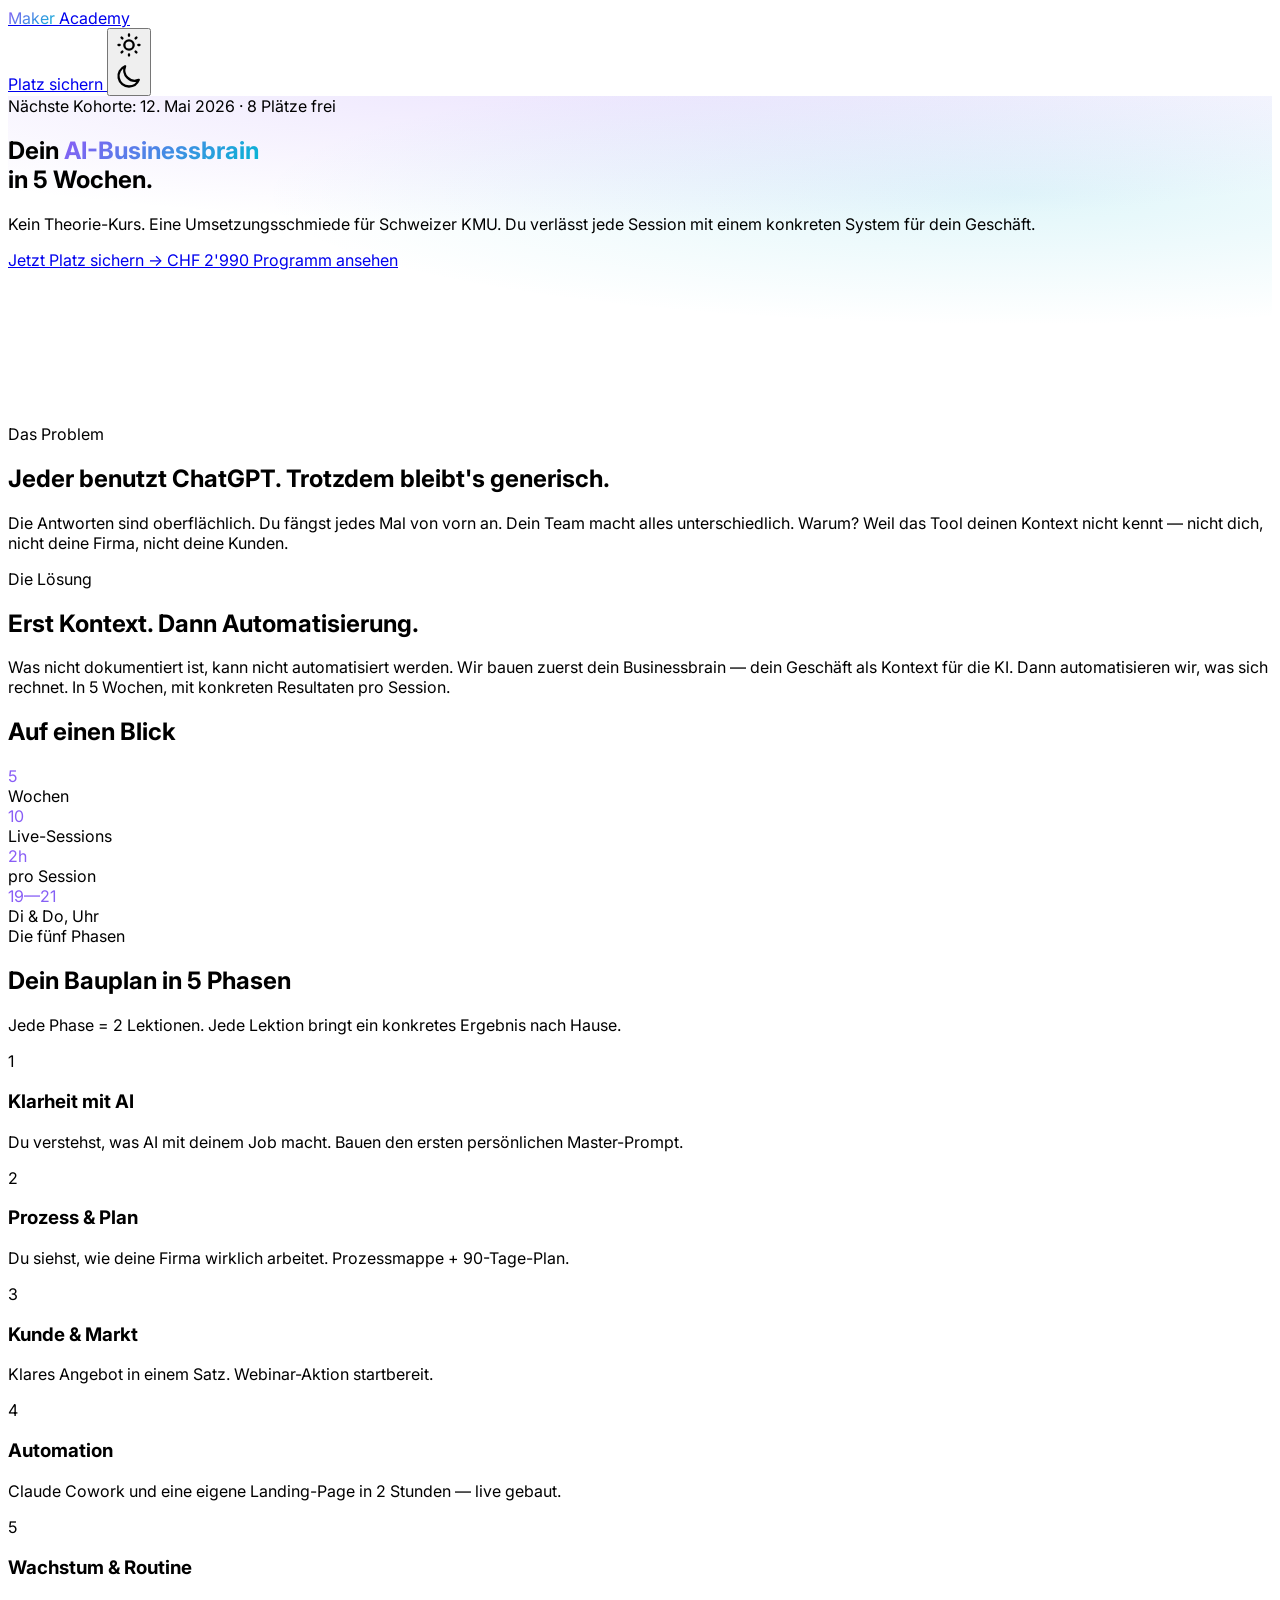
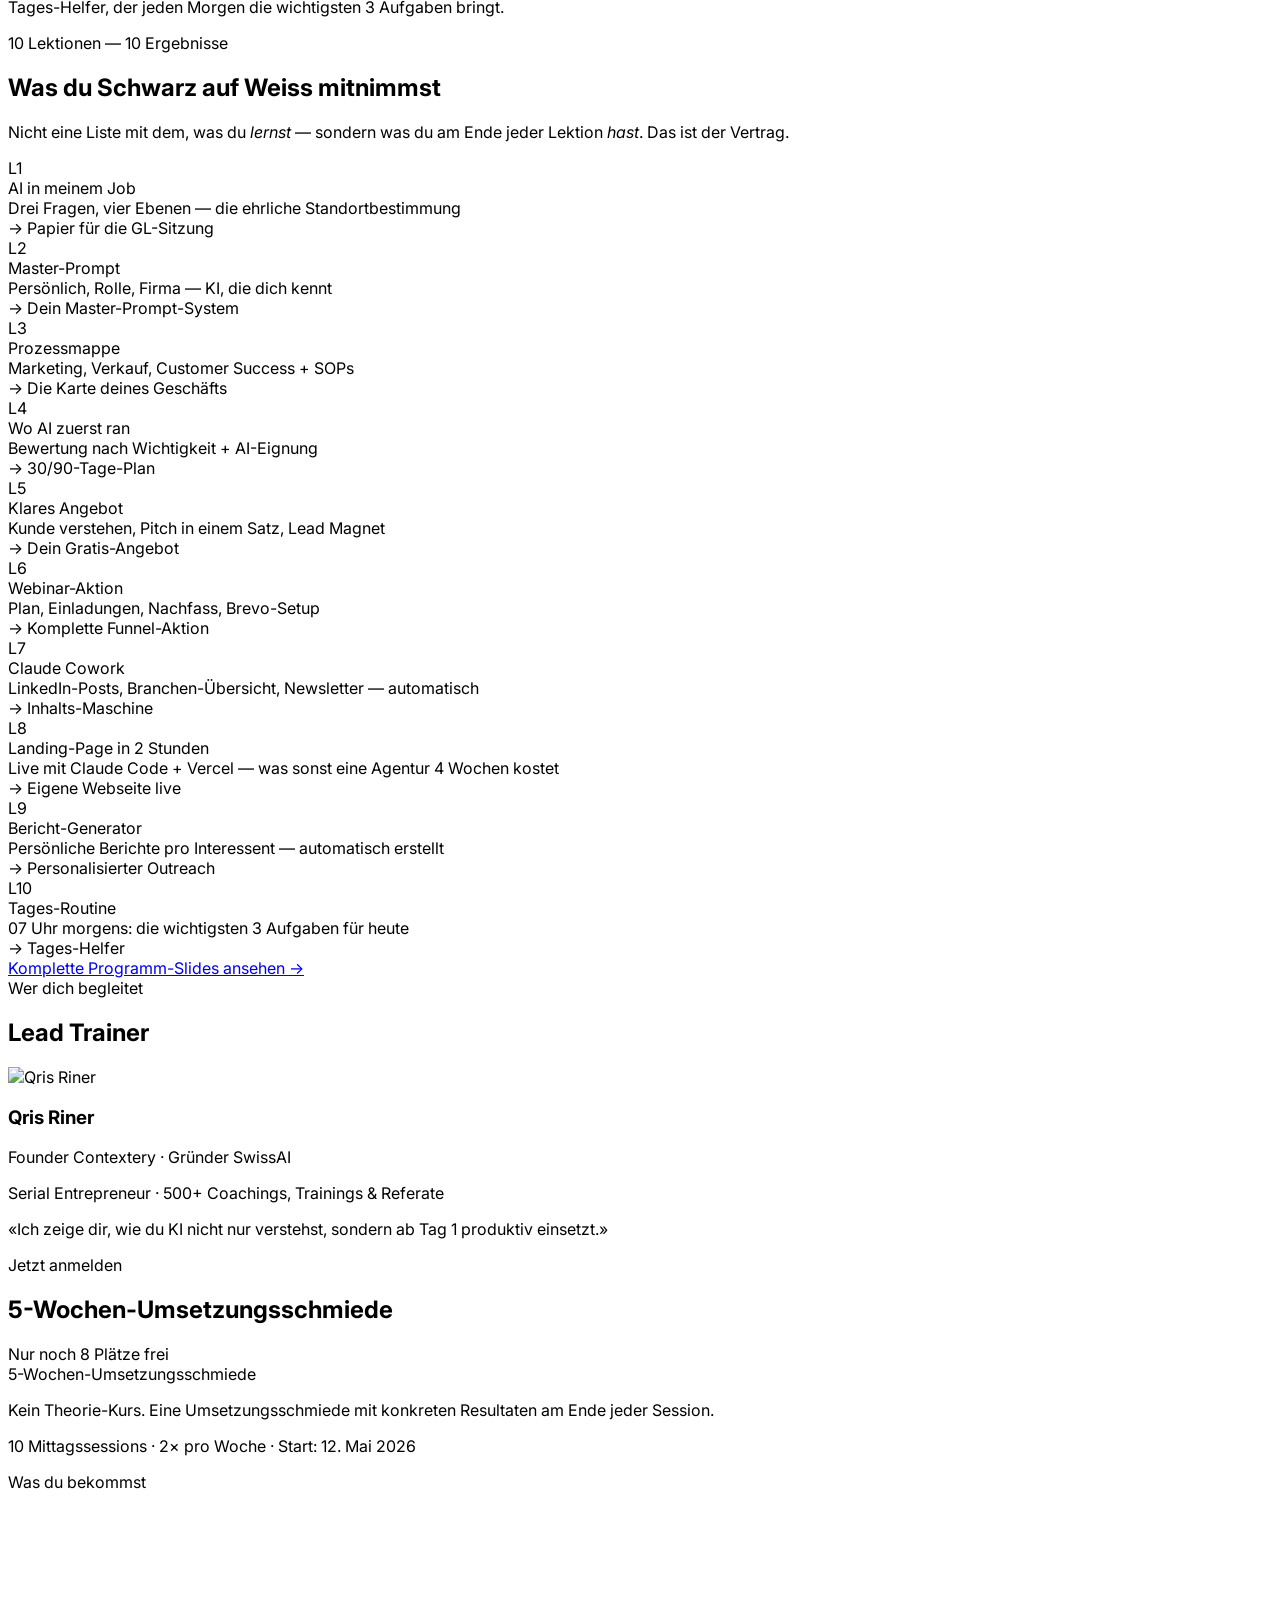
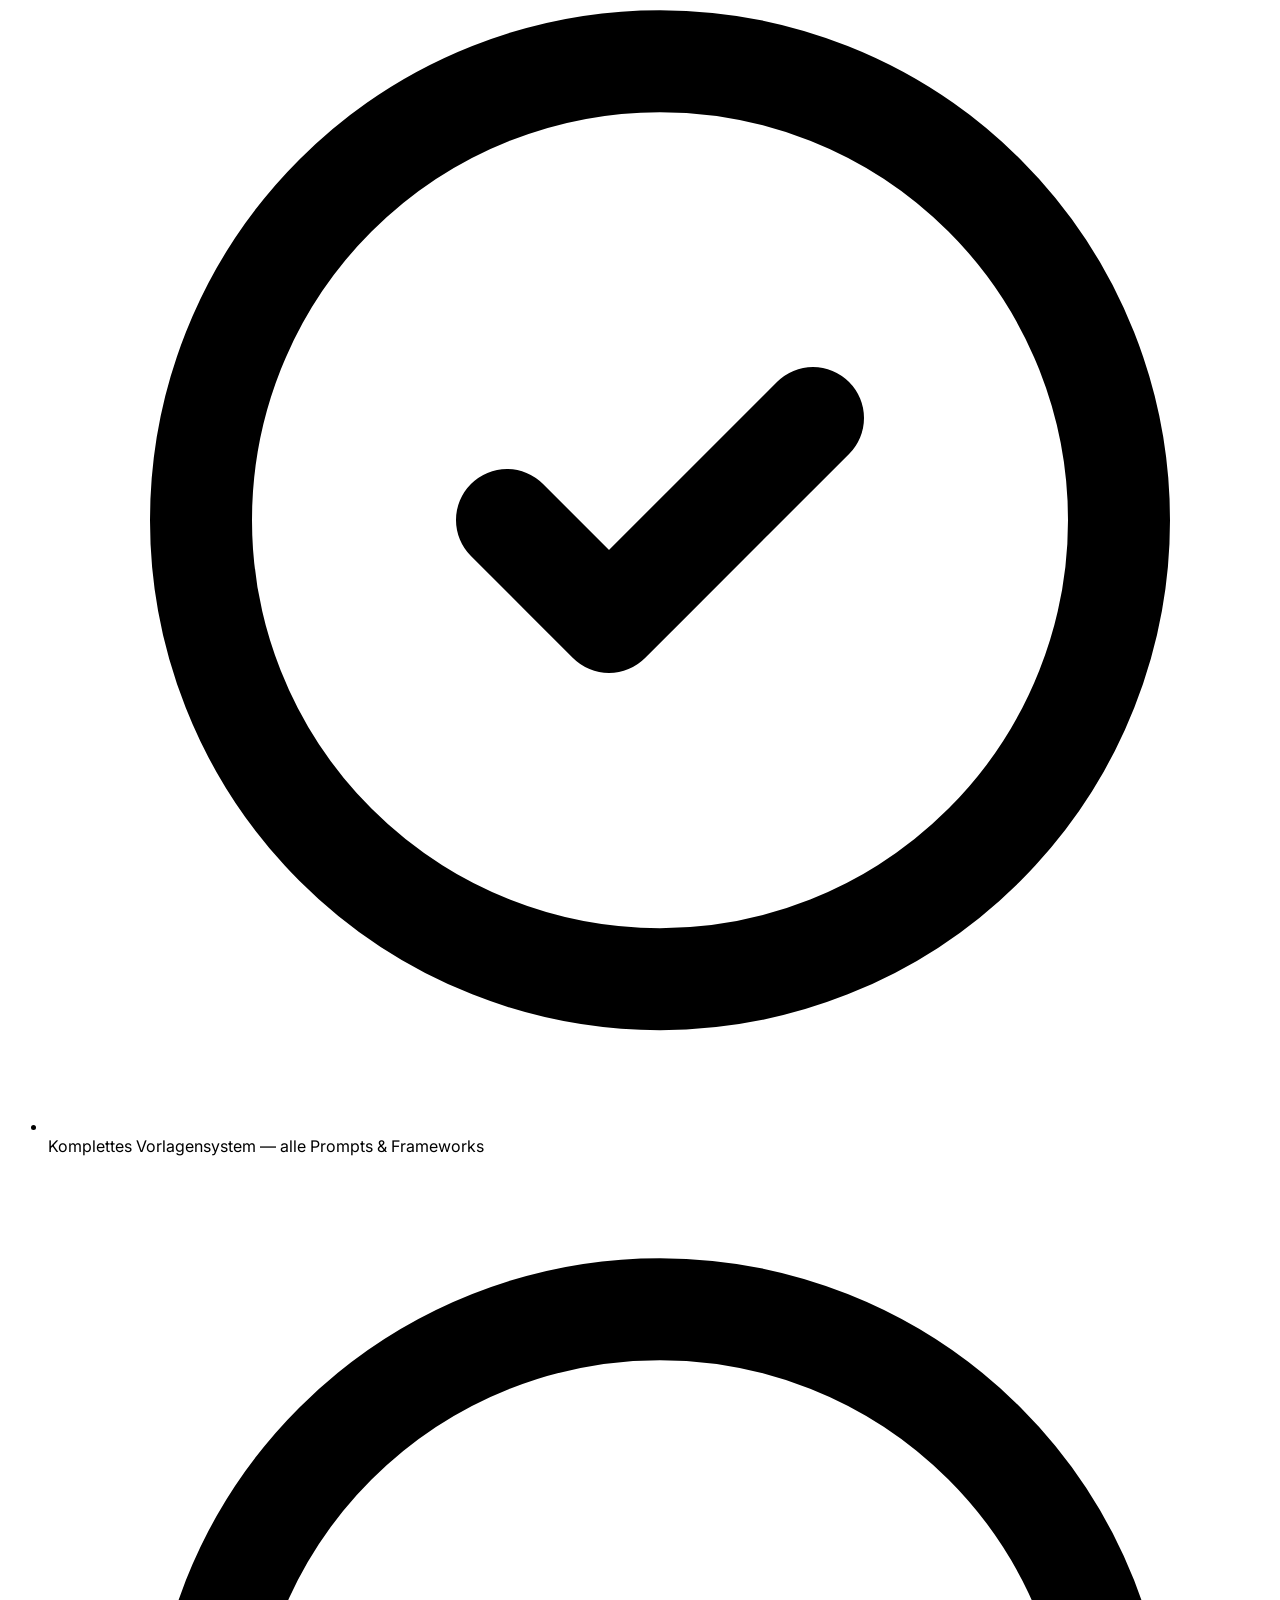
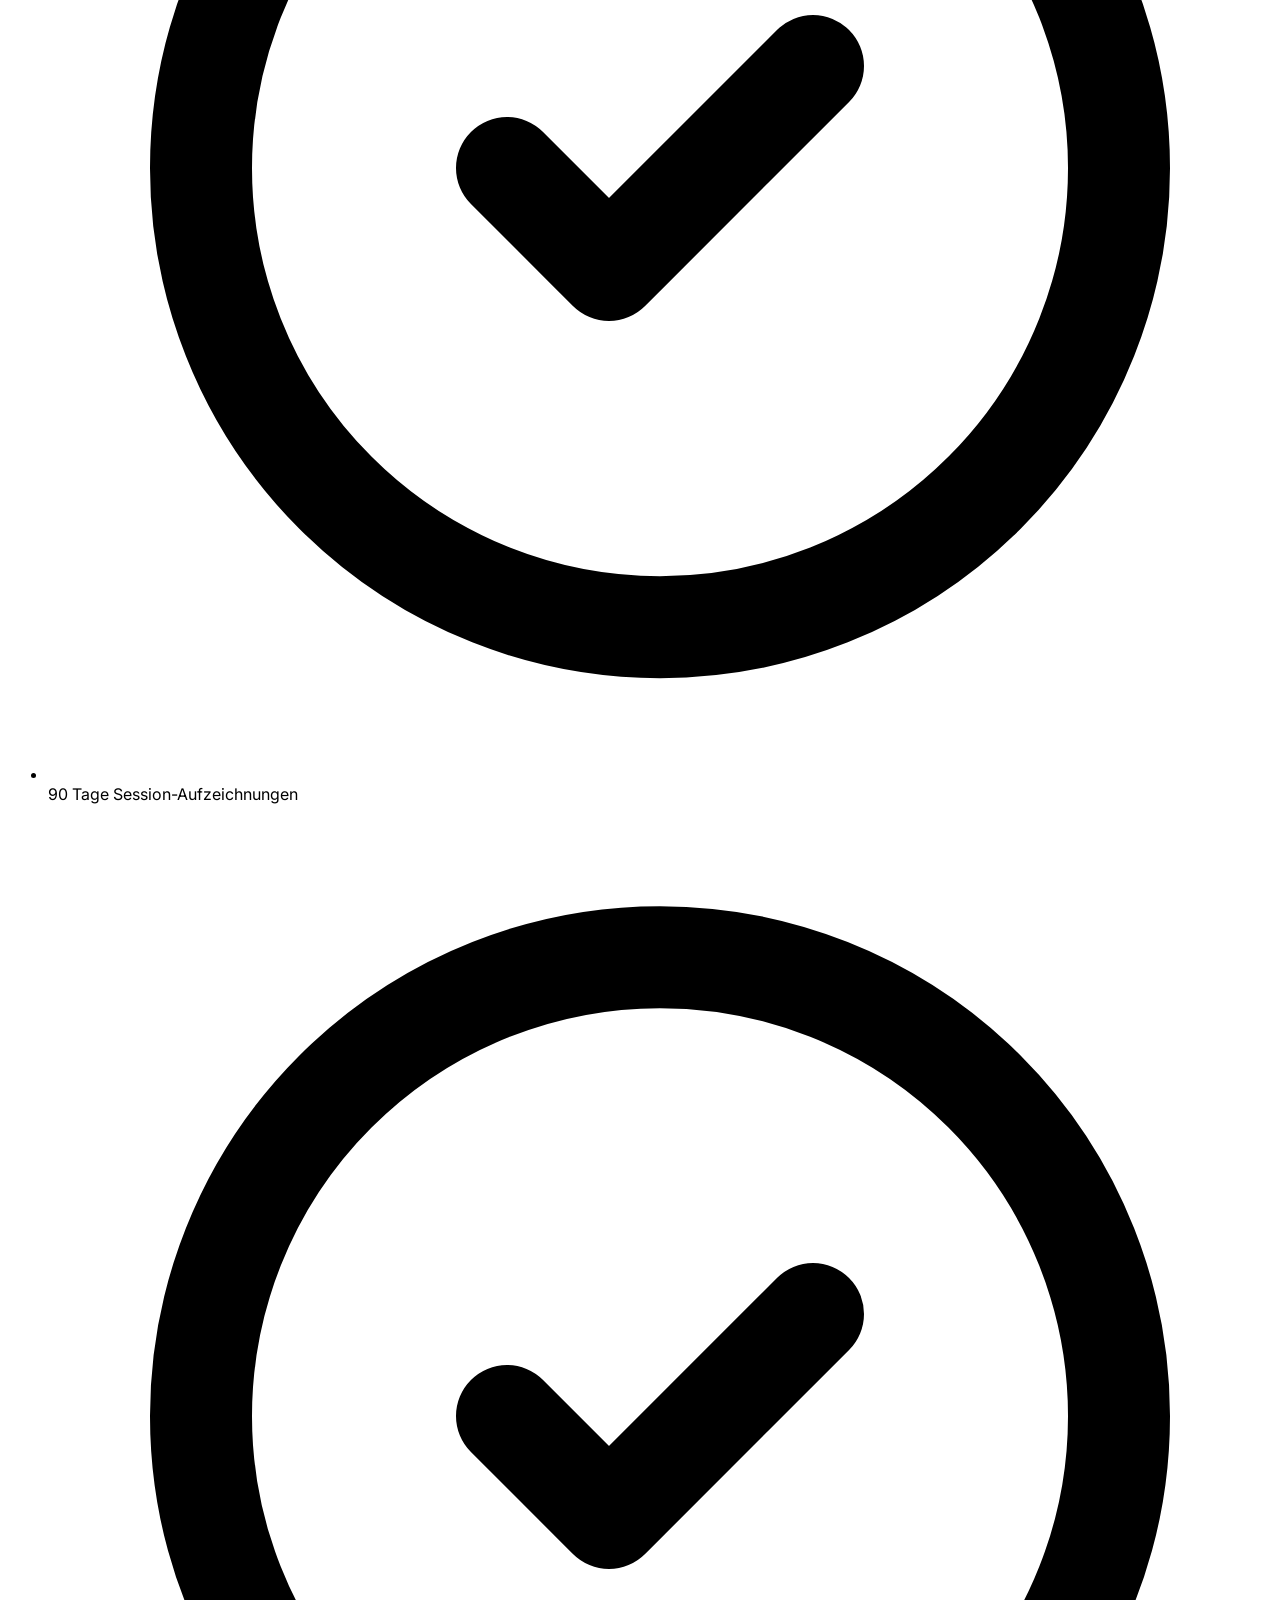
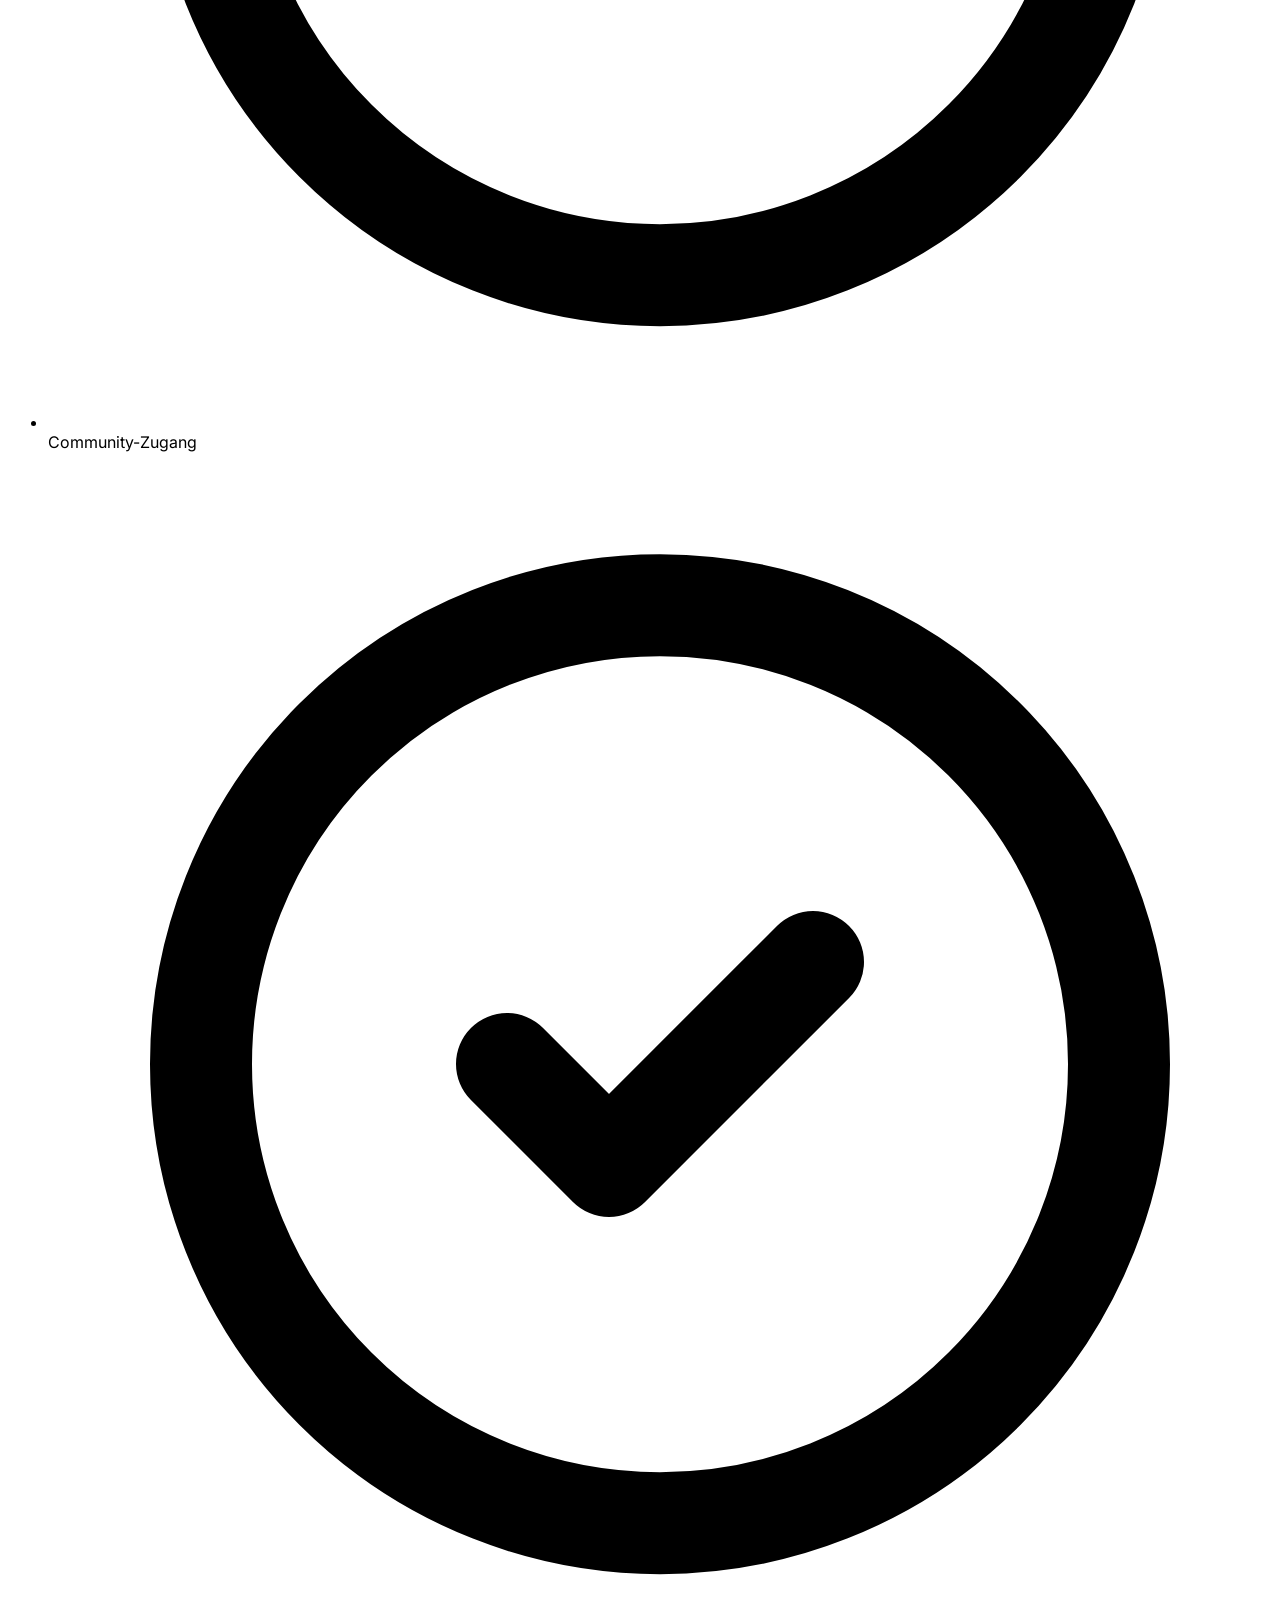
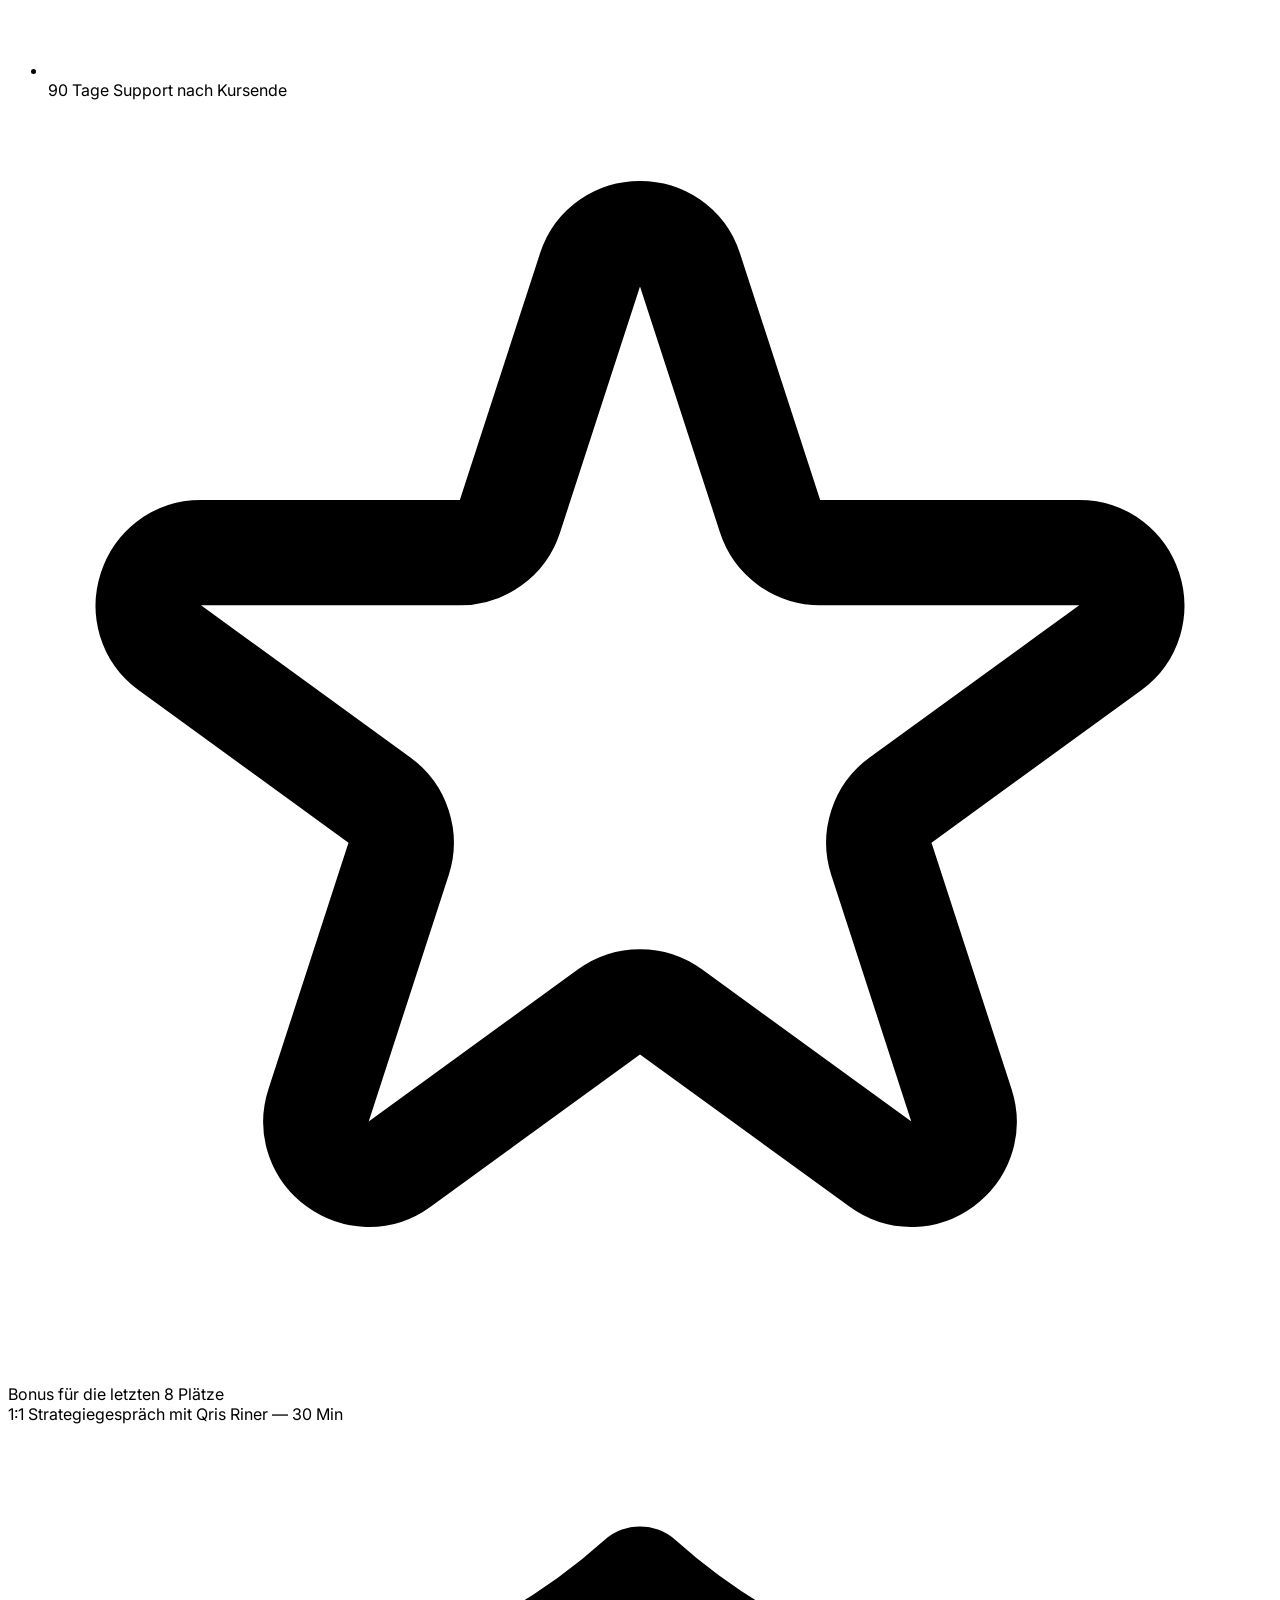
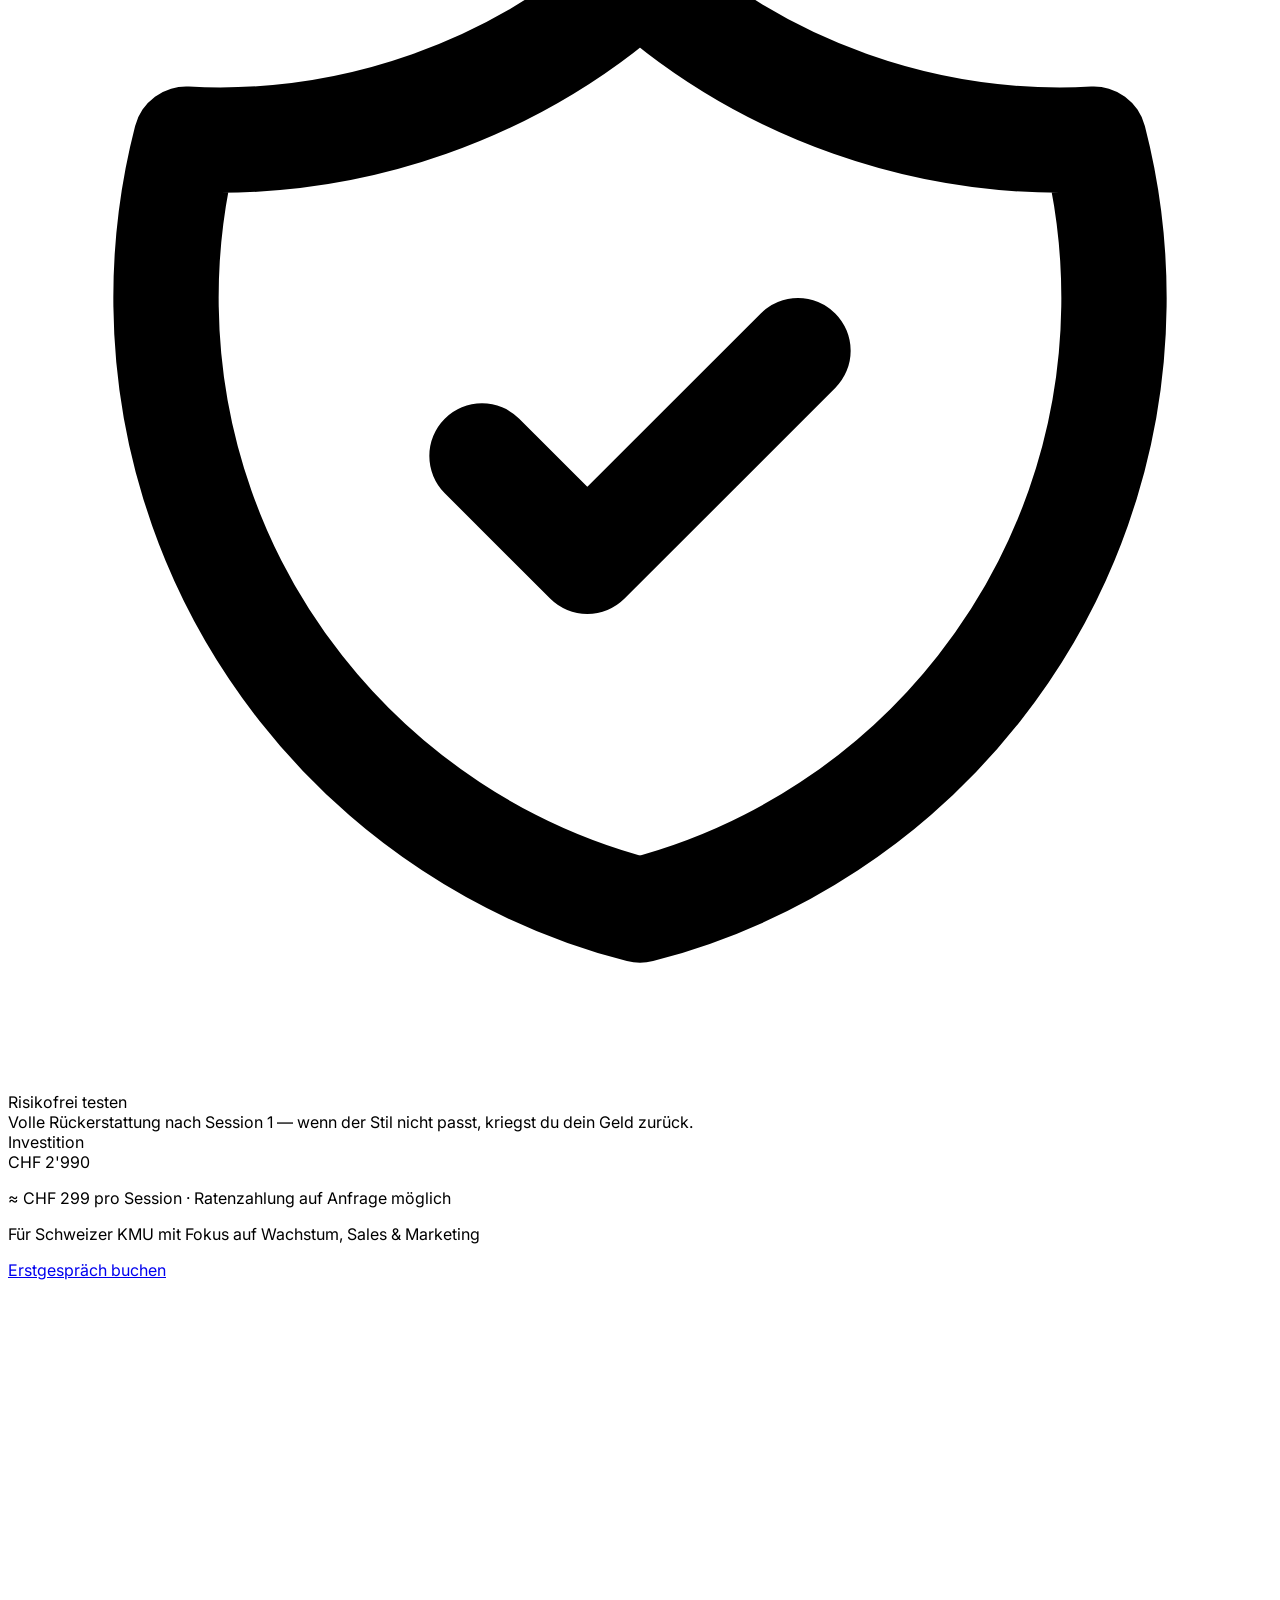
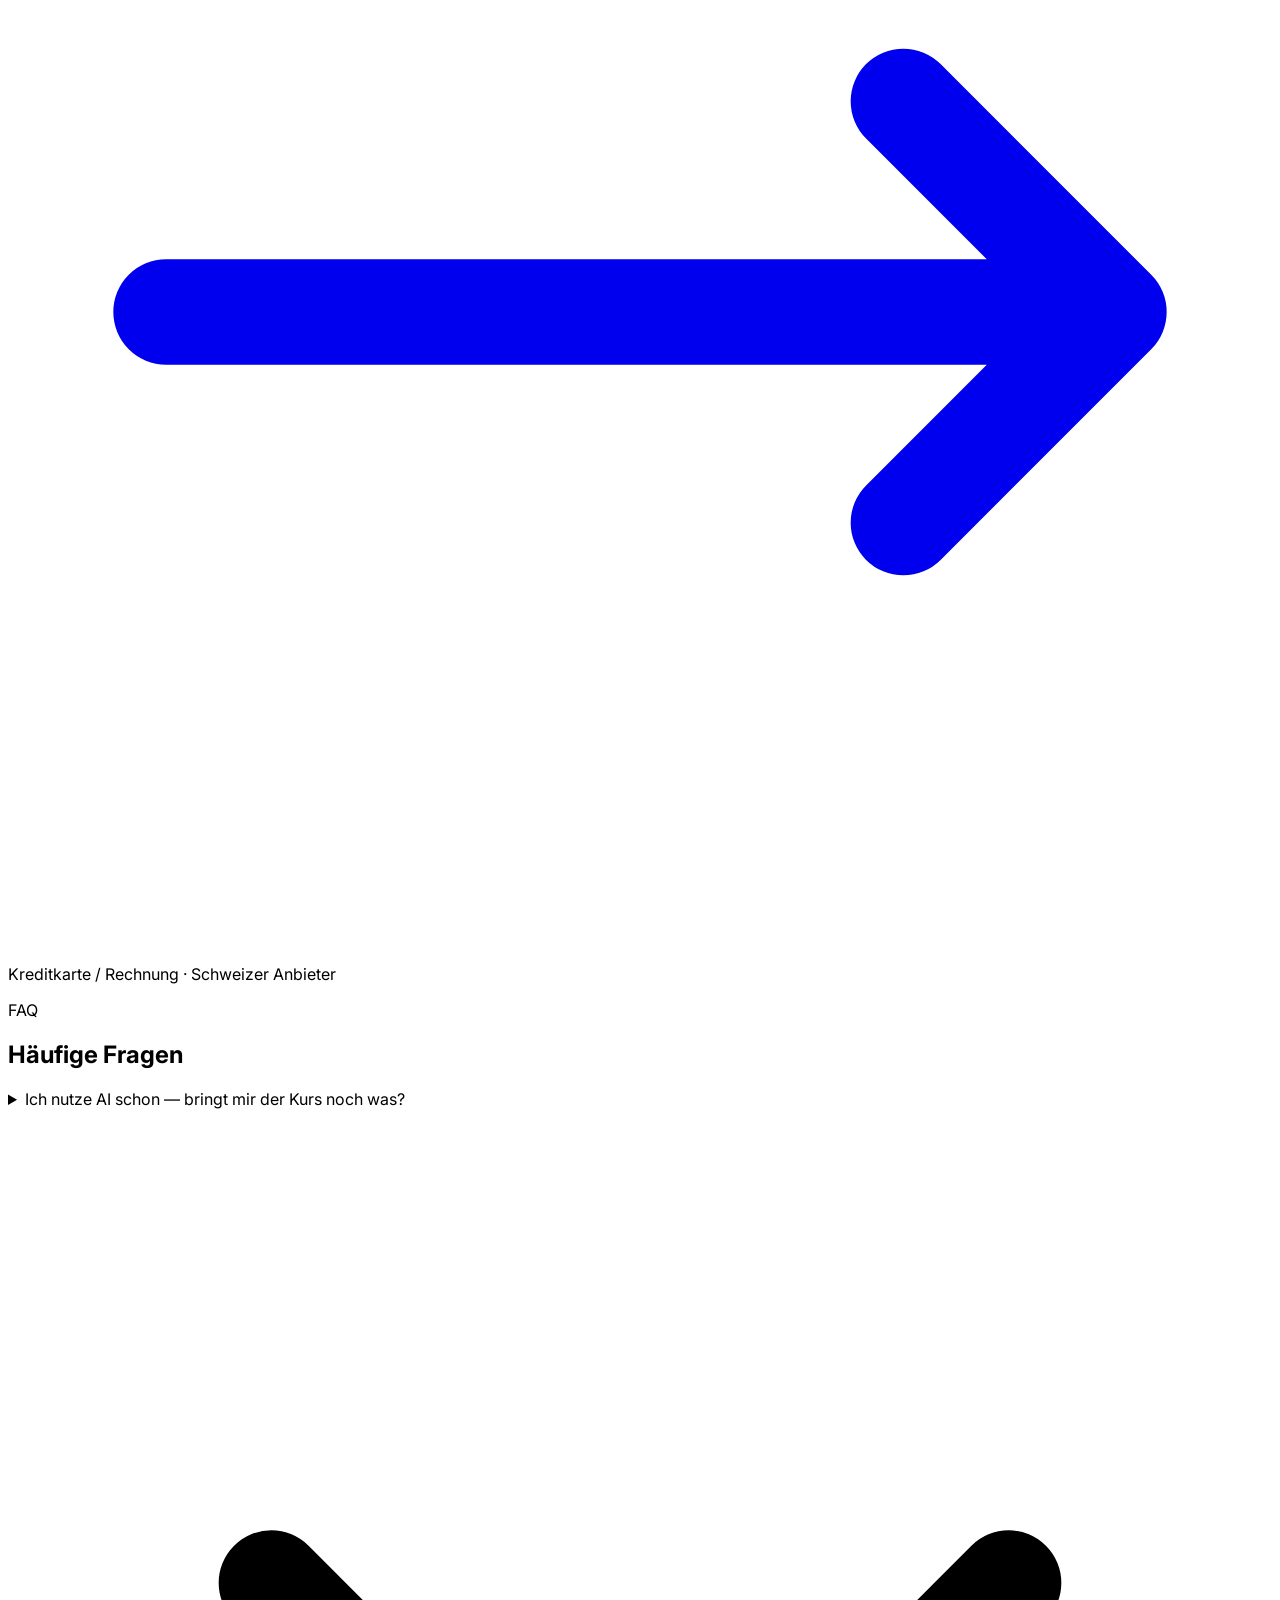
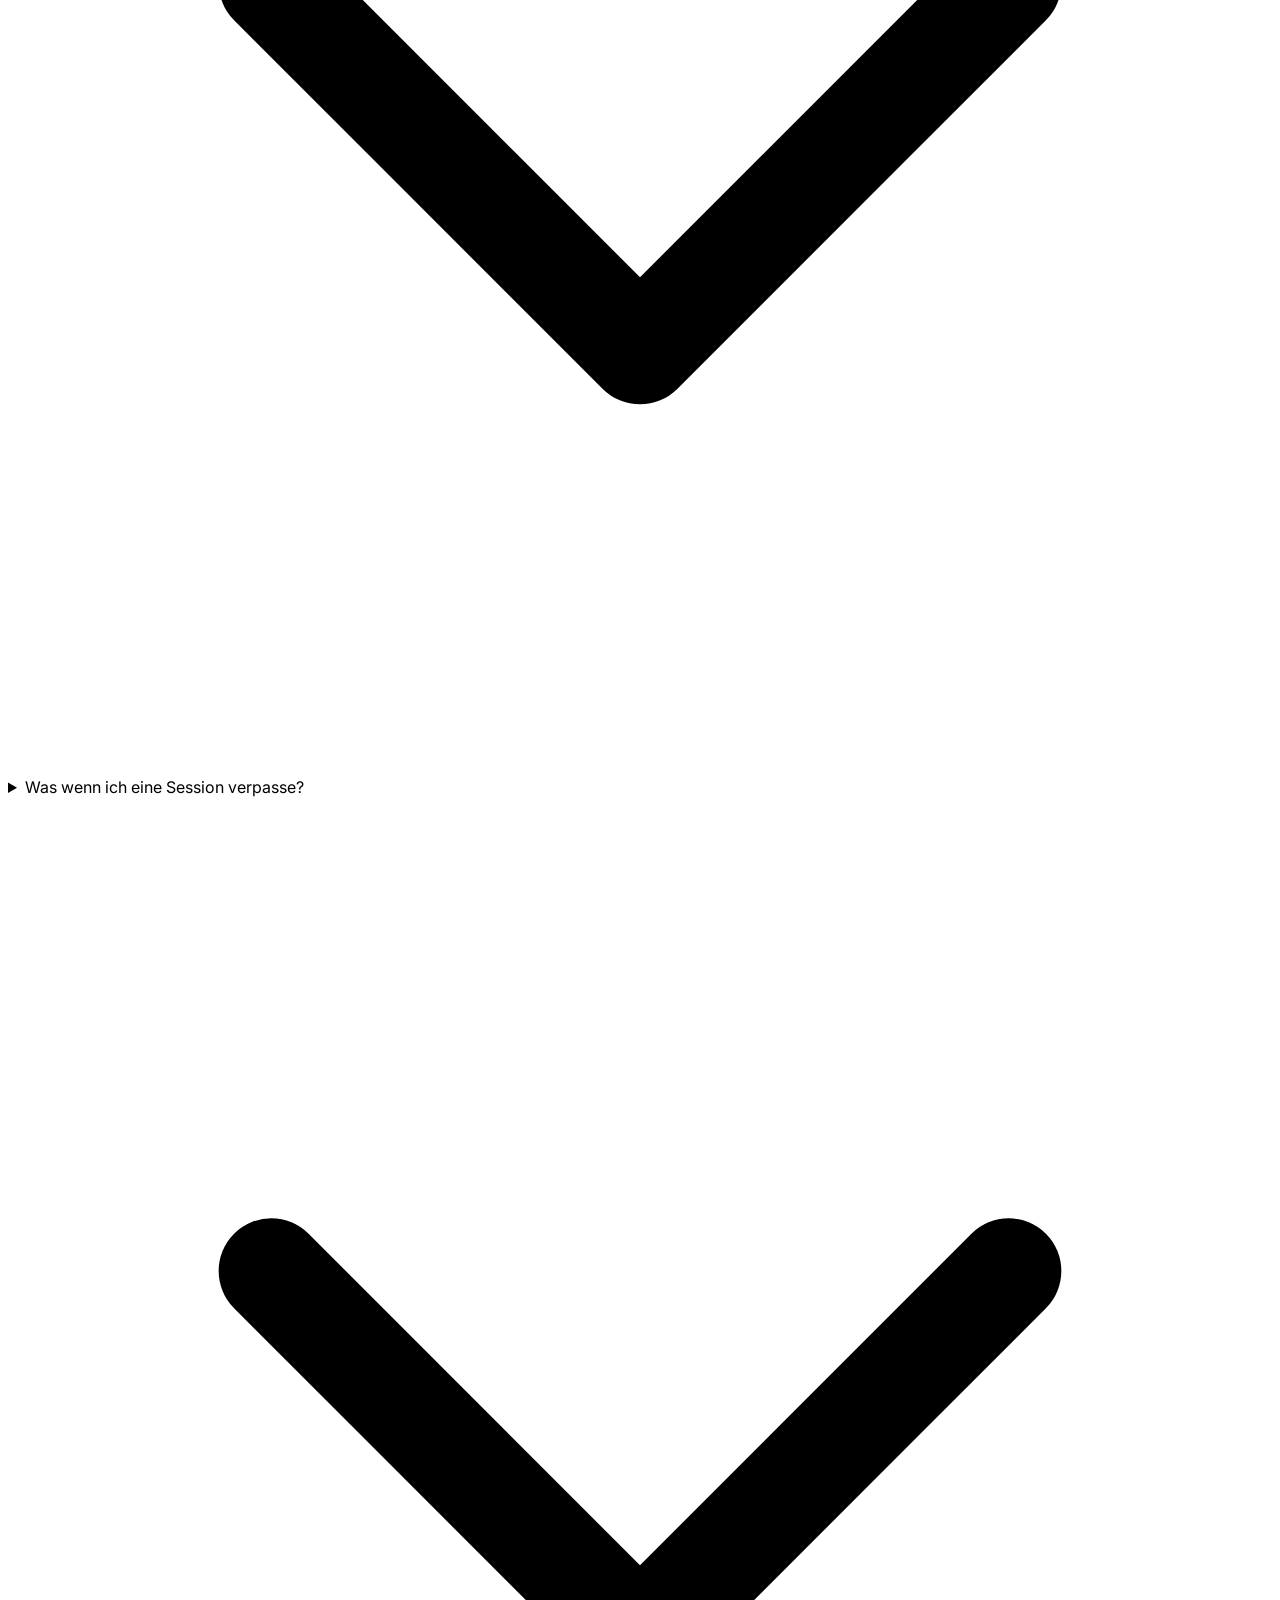
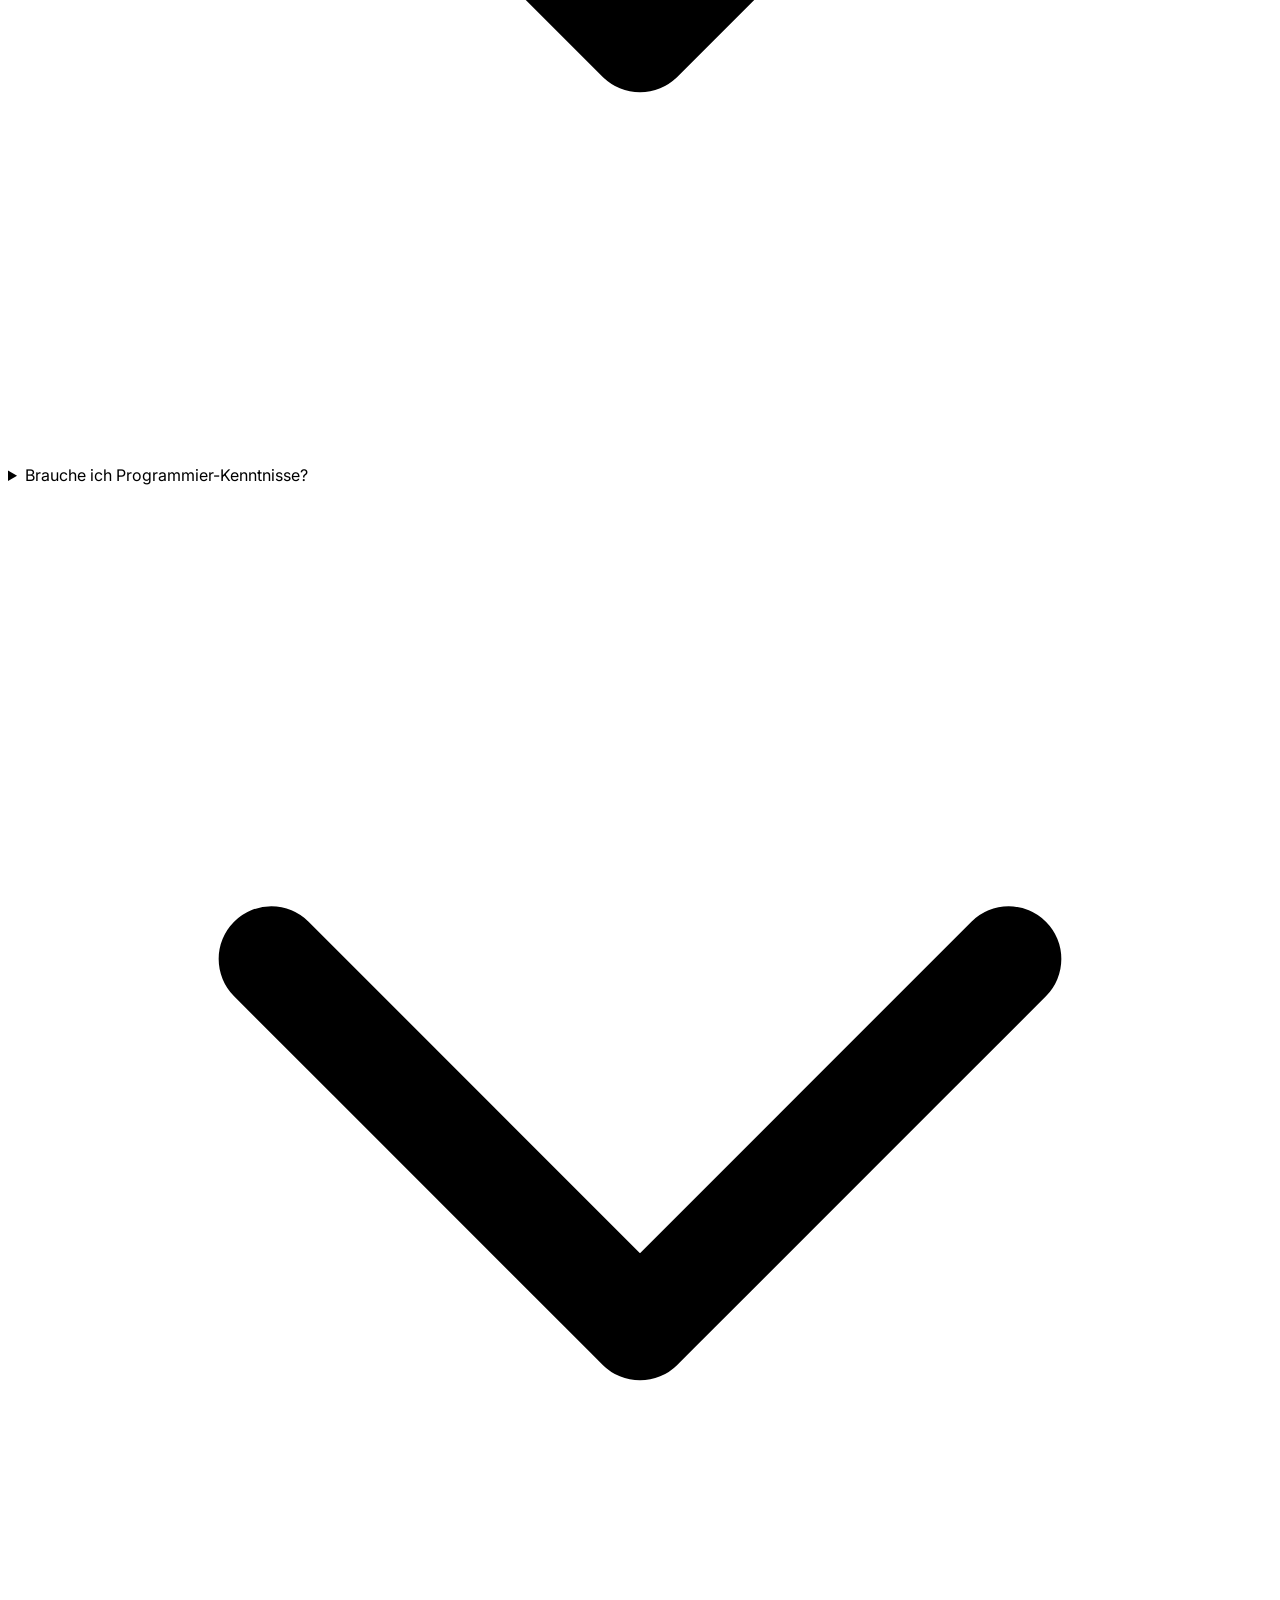
==== public/index.html @ dcadfad3 "Initial: Maker Academy Landing Page" ====
<!DOCTYPE html>
<html lang="de">
<head>
<meta charset="UTF-8">
<meta name="viewport" content="width=device-width, initial-scale=1.0">
<title>AI-Businessbrain in 5 Wochen — Maker Academy by Contextery</title>
<meta name="description" content="5-Wochen-Umsetzungsschmiede für Schweizer KMU. Du baust dein AI-Businessbrain — keinen Theoriekurs. 10 Live-Sessions, konkretes Ergebnis pro Lektion.">
<meta property="og:title" content="AI-Businessbrain in 5 Wochen — Maker Academy">
<meta property="og:description" content="Umsetzungsschmiede für Schweizer KMU. 10 Live-Sessions, konkretes Ergebnis pro Lektion.">
<meta property="og:type" content="website">
<link rel="preconnect" href="https://fonts.googleapis.com">
<link rel="preconnect" href="https://fonts.gstatic.com" crossorigin>
<link rel="stylesheet" href="https://fonts.googleapis.com/css2?family=Inter:wght@400;500;600;700;800;900&display=swap">
<script src="https://cdn.tailwindcss.com"></script>
<script>
  tailwind.config = {
    darkMode: 'class',
    theme: {
      extend: {
        fontFamily: { sans: ['Inter', 'system-ui', 'sans-serif'] },
        colors: {
          brand: {
            50:  '#f5f3ff',
            100: '#ede9fe',
            200: '#ddd6fe',
            300: '#c4b5fd',
            400: '#a78bfa',
            500: '#8b5cf6',
            600: '#7c3aed',
            700: '#6d28d9',
            800: '#5b21b6',
            900: '#4c1d95',
          },
          accent: '#06b6d4',
          gold: '#eab308',
        },
      },
    },
  };
</script>
<style>
  html { scroll-behavior: smooth; }
  body { font-family: 'Inter', system-ui, sans-serif; -webkit-font-smoothing: antialiased; }
  .gradient-text {
    background: linear-gradient(135deg, #8b5cf6 0%, #06b6d4 100%);
    -webkit-background-clip: text;
    background-clip: text;
    color: transparent;
  }
  .glass {
    backdrop-filter: blur(12px);
    -webkit-backdrop-filter: blur(12px);
  }
  .gradient-bg-light {
    background:
      radial-gradient(ellipse 80% 50% at 50% -10%, rgba(139, 92, 246, 0.18), transparent),
      radial-gradient(ellipse 60% 40% at 80% 30%, rgba(6, 182, 212, 0.12), transparent);
  }
  .gradient-bg-dark {
    background:
      radial-gradient(ellipse 80% 50% at 50% -10%, rgba(139, 92, 246, 0.25), transparent),
      radial-gradient(ellipse 60% 40% at 80% 30%, rgba(6, 182, 212, 0.18), transparent);
  }
  /* Touch targets min 44px */
  .btn-touch { min-height: 44px; min-width: 44px; }
  /* Reduce motion */
  @media (prefers-reduced-motion: reduce) {
    html { scroll-behavior: auto; }
    *, *::before, *::after { animation-duration: 0.01ms !important; transition-duration: 0.01ms !important; }
  }
</style>
</head>
<body class="bg-white text-slate-900 dark:bg-slate-950 dark:text-slate-100 transition-colors duration-300">

<!-- Header / Nav -->
<header class="sticky top-0 z-40 backdrop-blur-xl bg-white/70 dark:bg-slate-950/70 border-b border-slate-200/60 dark:border-slate-800/60">
  <div class="max-w-6xl mx-auto px-4 sm:px-6 lg:px-8 h-16 flex items-center justify-between">
    <a href="#" class="font-extrabold text-lg sm:text-xl tracking-tight">
      <span class="gradient-text">Maker</span> Academy
    </a>
    <div class="flex items-center gap-2 sm:gap-4">
      <a href="#anmelden" class="hidden sm:inline-flex items-center gap-2 px-4 py-2 text-sm font-semibold text-white bg-brand-600 hover:bg-brand-700 rounded-lg btn-touch transition-colors">
        Platz sichern
      </a>
      <button id="theme-toggle" type="button" aria-label="Theme wechseln" class="p-2 rounded-lg hover:bg-slate-100 dark:hover:bg-slate-800 btn-touch transition-colors">
        <svg id="icon-sun" class="w-5 h-5 hidden dark:block" fill="none" stroke="currentColor" viewBox="0 0 24 24"><path stroke-linecap="round" stroke-linejoin="round" stroke-width="2" d="M12 3v1m0 16v1m9-9h-1M4 12H3m15.364 6.364l-.707-.707M6.343 6.343l-.707-.707m12.728 0l-.707.707M6.343 17.657l-.707.707M16 12a4 4 0 11-8 0 4 4 0 018 0z"/></svg>
        <svg id="icon-moon" class="w-5 h-5 dark:hidden" fill="none" stroke="currentColor" viewBox="0 0 24 24"><path stroke-linecap="round" stroke-linejoin="round" stroke-width="2" d="M20.354 15.354A9 9 0 018.646 3.646 9.003 9.003 0 0012 21a9.003 9.003 0 008.354-5.646z"/></svg>
      </button>
    </div>
  </div>
</header>

<!-- Hero -->
<section class="relative overflow-hidden gradient-bg-light dark:gradient-bg-dark">
  <div class="max-w-6xl mx-auto px-4 sm:px-6 lg:px-8 pt-12 sm:pt-20 pb-16 sm:pb-24">
    <div class="text-center max-w-4xl mx-auto">
      <div class="inline-flex items-center gap-2 px-3 py-1.5 rounded-full bg-brand-100 dark:bg-brand-900/40 text-brand-700 dark:text-brand-300 text-xs sm:text-sm font-semibold mb-6">
        <span class="w-2 h-2 rounded-full bg-brand-500 animate-pulse"></span>
        Nächste Kohorte: 12. Mai 2026 · 8 Plätze frei
      </div>
      <h1 class="text-4xl sm:text-5xl md:text-6xl lg:text-7xl font-extrabold tracking-tight leading-tight">
        Dein <span class="gradient-text">AI-Businessbrain</span><br>
        in 5 Wochen.
      </h1>
      <p class="mt-6 sm:mt-8 text-lg sm:text-xl md:text-2xl text-slate-600 dark:text-slate-400 leading-relaxed max-w-3xl mx-auto">
        Kein Theorie-Kurs. Eine Umsetzungsschmiede für Schweizer KMU. Du verlässt jede Session mit einem konkreten System für dein Geschäft.
      </p>
      <div class="mt-8 sm:mt-10 flex flex-col sm:flex-row gap-3 sm:gap-4 justify-center">
        <a href="#anmelden" class="inline-flex items-center justify-center gap-2 px-6 py-3.5 sm:px-8 sm:py-4 text-base font-semibold text-white bg-brand-600 hover:bg-brand-700 rounded-xl shadow-lg shadow-brand-500/25 hover:shadow-brand-500/40 transition-all btn-touch">
          Jetzt Platz sichern → CHF 2'990
        </a>
        <a href="#programm" class="inline-flex items-center justify-center gap-2 px-6 py-3.5 sm:px-8 sm:py-4 text-base font-semibold text-slate-700 dark:text-slate-200 bg-white dark:bg-slate-800 hover:bg-slate-50 dark:hover:bg-slate-700 border border-slate-200 dark:border-slate-700 rounded-xl btn-touch transition-colors">
          Programm ansehen
        </a>
      </div>
    </div>

    <!-- Video -->
    <div class="mt-12 sm:mt-16 max-w-4xl mx-auto">
      <div class="relative rounded-2xl overflow-hidden shadow-2xl shadow-brand-500/10 ring-1 ring-slate-200 dark:ring-slate-800 bg-slate-900 aspect-video">
        <iframe
          src="https://www.youtube.com/embed/gYJJ2fqBJHE?rel=0"
          title="AI-Businessbrain Kurs Übersicht"
          frameborder="0"
          allow="accelerometer; autoplay; clipboard-write; encrypted-media; gyroscope; picture-in-picture"
          allowfullscreen
          class="absolute inset-0 w-full h-full"
          loading="lazy"
        ></iframe>
      </div>
    </div>
  </div>
</section>

<!-- Problem & Lösung -->
<section class="py-16 sm:py-24 px-4 sm:px-6 lg:px-8">
  <div class="max-w-5xl mx-auto">
    <div class="grid md:grid-cols-2 gap-8 sm:gap-12">
      <div class="rounded-2xl p-6 sm:p-8 bg-rose-50 dark:bg-rose-950/20 border border-rose-200 dark:border-rose-900/40">
        <div class="text-xs font-semibold uppercase tracking-widest text-rose-600 dark:text-rose-400 mb-3">Das Problem</div>
        <h2 class="text-2xl sm:text-3xl font-bold mb-4">Jeder benutzt ChatGPT. Trotzdem bleibt's generisch.</h2>
        <p class="text-base sm:text-lg text-slate-700 dark:text-slate-300 leading-relaxed">
          Die Antworten sind oberflächlich. Du fängst jedes Mal von vorn an. Dein Team macht alles unterschiedlich. Warum? Weil das Tool deinen Kontext nicht kennt — nicht dich, nicht deine Firma, nicht deine Kunden.
        </p>
      </div>
      <div class="rounded-2xl p-6 sm:p-8 bg-emerald-50 dark:bg-emerald-950/20 border border-emerald-200 dark:border-emerald-900/40">
        <div class="text-xs font-semibold uppercase tracking-widest text-emerald-600 dark:text-emerald-400 mb-3">Die Lösung</div>
        <h2 class="text-2xl sm:text-3xl font-bold mb-4">Erst Kontext. Dann Automatisierung.</h2>
        <p class="text-base sm:text-lg text-slate-700 dark:text-slate-300 leading-relaxed">
          Was nicht dokumentiert ist, kann nicht automatisiert werden. Wir bauen zuerst dein Businessbrain — dein Geschäft als Kontext für die KI. Dann automatisieren wir, was sich rechnet. In 5 Wochen, mit konkreten Resultaten pro Session.
        </p>
      </div>
    </div>
  </div>
</section>

<!-- Auf einen Blick -->
<section class="py-12 sm:py-16 px-4 sm:px-6 lg:px-8 bg-slate-50 dark:bg-slate-900/50">
  <div class="max-w-5xl mx-auto">
    <h2 class="text-center text-xs font-semibold uppercase tracking-widest text-slate-500 dark:text-slate-400 mb-8">Auf einen Blick</h2>
    <div class="grid grid-cols-2 md:grid-cols-4 gap-4 sm:gap-6">
      <div class="text-center p-4 sm:p-6 bg-white dark:bg-slate-900 rounded-2xl border border-slate-200 dark:border-slate-800">
        <div class="text-3xl sm:text-4xl font-extrabold gradient-text">5</div>
        <div class="mt-2 text-sm sm:text-base font-medium text-slate-600 dark:text-slate-400">Wochen</div>
      </div>
      <div class="text-center p-4 sm:p-6 bg-white dark:bg-slate-900 rounded-2xl border border-slate-200 dark:border-slate-800">
        <div class="text-3xl sm:text-4xl font-extrabold gradient-text">10</div>
        <div class="mt-2 text-sm sm:text-base font-medium text-slate-600 dark:text-slate-400">Live-Sessions</div>
      </div>
      <div class="text-center p-4 sm:p-6 bg-white dark:bg-slate-900 rounded-2xl border border-slate-200 dark:border-slate-800">
        <div class="text-3xl sm:text-4xl font-extrabold gradient-text">2h</div>
        <div class="mt-2 text-sm sm:text-base font-medium text-slate-600 dark:text-slate-400">pro Session</div>
      </div>
      <div class="text-center p-4 sm:p-6 bg-white dark:bg-slate-900 rounded-2xl border border-slate-200 dark:border-slate-800">
        <div class="text-3xl sm:text-4xl font-extrabold gradient-text">19—21</div>
        <div class="mt-2 text-sm sm:text-base font-medium text-slate-600 dark:text-slate-400">Di & Do, Uhr</div>
      </div>
    </div>
  </div>
</section>

<!-- 5 Phasen -->
<section id="programm" class="py-16 sm:py-24 px-4 sm:px-6 lg:px-8">
  <div class="max-w-6xl mx-auto">
    <div class="text-center max-w-2xl mx-auto mb-12 sm:mb-16">
      <div class="text-xs font-semibold uppercase tracking-widest text-brand-600 dark:text-brand-400 mb-3">Die fünf Phasen</div>
      <h2 class="text-3xl sm:text-4xl md:text-5xl font-extrabold tracking-tight">Dein Bauplan in 5 Phasen</h2>
      <p class="mt-4 text-lg text-slate-600 dark:text-slate-400">Jede Phase = 2 Lektionen. Jede Lektion bringt ein konkretes Ergebnis nach Hause.</p>
    </div>
    <div class="grid sm:grid-cols-2 lg:grid-cols-5 gap-4 sm:gap-6">
      <div class="p-5 sm:p-6 rounded-2xl bg-white dark:bg-slate-900 border border-slate-200 dark:border-slate-800 hover:border-brand-300 dark:hover:border-brand-700 transition-colors">
        <div class="w-10 h-10 rounded-xl bg-brand-100 dark:bg-brand-900/40 text-brand-700 dark:text-brand-300 flex items-center justify-center font-bold mb-4">1</div>
        <h3 class="text-lg font-bold mb-2">Klarheit mit AI</h3>
        <p class="text-sm text-slate-600 dark:text-slate-400">Du verstehst, was AI mit deinem Job macht. Bauen den ersten persönlichen Master-Prompt.</p>
      </div>
      <div class="p-5 sm:p-6 rounded-2xl bg-white dark:bg-slate-900 border border-slate-200 dark:border-slate-800 hover:border-brand-300 dark:hover:border-brand-700 transition-colors">
        <div class="w-10 h-10 rounded-xl bg-brand-100 dark:bg-brand-900/40 text-brand-700 dark:text-brand-300 flex items-center justify-center font-bold mb-4">2</div>
        <h3 class="text-lg font-bold mb-2">Prozess & Plan</h3>
        <p class="text-sm text-slate-600 dark:text-slate-400">Du siehst, wie deine Firma wirklich arbeitet. Prozessmappe + 90-Tage-Plan.</p>
      </div>
      <div class="p-5 sm:p-6 rounded-2xl bg-white dark:bg-slate-900 border border-slate-200 dark:border-slate-800 hover:border-brand-300 dark:hover:border-brand-700 transition-colors">
        <div class="w-10 h-10 rounded-xl bg-brand-100 dark:bg-brand-900/40 text-brand-700 dark:text-brand-300 flex items-center justify-center font-bold mb-4">3</div>
        <h3 class="text-lg font-bold mb-2">Kunde & Markt</h3>
        <p class="text-sm text-slate-600 dark:text-slate-400">Klares Angebot in einem Satz. Webinar-Aktion startbereit.</p>
      </div>
      <div class="p-5 sm:p-6 rounded-2xl bg-white dark:bg-slate-900 border border-slate-200 dark:border-slate-800 hover:border-brand-300 dark:hover:border-brand-700 transition-colors">
        <div class="w-10 h-10 rounded-xl bg-brand-100 dark:bg-brand-900/40 text-brand-700 dark:text-brand-300 flex items-center justify-center font-bold mb-4">4</div>
        <h3 class="text-lg font-bold mb-2">Automation</h3>
        <p class="text-sm text-slate-600 dark:text-slate-400">Claude Cowork und eine eigene Landing-Page in 2 Stunden — live gebaut.</p>
      </div>
      <div class="p-5 sm:p-6 rounded-2xl bg-white dark:bg-slate-900 border border-slate-200 dark:border-slate-800 hover:border-brand-300 dark:hover:border-brand-700 transition-colors">
        <div class="w-10 h-10 rounded-xl bg-brand-100 dark:bg-brand-900/40 text-brand-700 dark:text-brand-300 flex items-center justify-center font-bold mb-4">5</div>
        <h3 class="text-lg font-bold mb-2">Wachstum & Routine</h3>
        <p class="text-sm text-slate-600 dark:text-slate-400">Tages-Helfer, der jeden Morgen die wichtigsten 3 Aufgaben bringt.</p>
      </div>
    </div>
  </div>
</section>

<!-- Lehrplan-Detail -->
<section class="py-16 sm:py-24 px-4 sm:px-6 lg:px-8 bg-slate-50 dark:bg-slate-900/50">
  <div class="max-w-5xl mx-auto">
    <div class="text-center max-w-2xl mx-auto mb-12">
      <div class="text-xs font-semibold uppercase tracking-widest text-brand-600 dark:text-brand-400 mb-3">10 Lektionen — 10 Ergebnisse</div>
      <h2 class="text-3xl sm:text-4xl md:text-5xl font-extrabold tracking-tight">Was du Schwarz auf Weiss mitnimmst</h2>
      <p class="mt-4 text-lg text-slate-600 dark:text-slate-400">Nicht eine Liste mit dem, was du <em>lernst</em> — sondern was du am Ende jeder Lektion <em>hast</em>. Das ist der Vertrag.</p>
    </div>

    <div class="space-y-3">
      <!-- Lesson row template repeated -->
      <div class="grid grid-cols-[auto_1fr] sm:grid-cols-[auto_1fr_auto] gap-4 sm:gap-6 p-4 sm:p-5 rounded-xl bg-white dark:bg-slate-900 border border-slate-200 dark:border-slate-800 items-center">
        <div class="w-10 h-10 sm:w-12 sm:h-12 rounded-lg bg-brand-100 dark:bg-brand-900/40 text-brand-700 dark:text-brand-300 flex items-center justify-center font-bold text-sm sm:text-base">L1</div>
        <div>
          <div class="font-semibold">AI in meinem Job</div>
          <div class="text-sm text-slate-500 dark:text-slate-400">Drei Fragen, vier Ebenen — die ehrliche Standortbestimmung</div>
        </div>
        <div class="hidden sm:block text-sm font-medium text-emerald-600 dark:text-emerald-400 whitespace-nowrap">→ Papier für die GL-Sitzung</div>
      </div>

      <div class="grid grid-cols-[auto_1fr] sm:grid-cols-[auto_1fr_auto] gap-4 sm:gap-6 p-4 sm:p-5 rounded-xl bg-white dark:bg-slate-900 border border-slate-200 dark:border-slate-800 items-center">
        <div class="w-10 h-10 sm:w-12 sm:h-12 rounded-lg bg-brand-100 dark:bg-brand-900/40 text-brand-700 dark:text-brand-300 flex items-center justify-center font-bold text-sm sm:text-base">L2</div>
        <div>
          <div class="font-semibold">Master-Prompt</div>
          <div class="text-sm text-slate-500 dark:text-slate-400">Persönlich, Rolle, Firma — KI, die dich kennt</div>
        </div>
        <div class="hidden sm:block text-sm font-medium text-emerald-600 dark:text-emerald-400 whitespace-nowrap">→ Dein Master-Prompt-System</div>
      </div>

      <div class="grid grid-cols-[auto_1fr] sm:grid-cols-[auto_1fr_auto] gap-4 sm:gap-6 p-4 sm:p-5 rounded-xl bg-white dark:bg-slate-900 border border-slate-200 dark:border-slate-800 items-center">
        <div class="w-10 h-10 sm:w-12 sm:h-12 rounded-lg bg-brand-100 dark:bg-brand-900/40 text-brand-700 dark:text-brand-300 flex items-center justify-center font-bold text-sm sm:text-base">L3</div>
        <div>
          <div class="font-semibold">Prozessmappe</div>
          <div class="text-sm text-slate-500 dark:text-slate-400">Marketing, Verkauf, Customer Success + SOPs</div>
        </div>
        <div class="hidden sm:block text-sm font-medium text-emerald-600 dark:text-emerald-400 whitespace-nowrap">→ Die Karte deines Geschäfts</div>
      </div>

      <div class="grid grid-cols-[auto_1fr] sm:grid-cols-[auto_1fr_auto] gap-4 sm:gap-6 p-4 sm:p-5 rounded-xl bg-white dark:bg-slate-900 border border-slate-200 dark:border-slate-800 items-center">
        <div class="w-10 h-10 sm:w-12 sm:h-12 rounded-lg bg-brand-100 dark:bg-brand-900/40 text-brand-700 dark:text-brand-300 flex items-center justify-center font-bold text-sm sm:text-base">L4</div>
        <div>
          <div class="font-semibold">Wo AI zuerst ran</div>
          <div class="text-sm text-slate-500 dark:text-slate-400">Bewertung nach Wichtigkeit + AI-Eignung</div>
        </div>
        <div class="hidden sm:block text-sm font-medium text-emerald-600 dark:text-emerald-400 whitespace-nowrap">→ 30/90-Tage-Plan</div>
      </div>

      <div class="grid grid-cols-[auto_1fr] sm:grid-cols-[auto_1fr_auto] gap-4 sm:gap-6 p-4 sm:p-5 rounded-xl bg-white dark:bg-slate-900 border border-slate-200 dark:border-slate-800 items-center">
        <div class="w-10 h-10 sm:w-12 sm:h-12 rounded-lg bg-brand-100 dark:bg-brand-900/40 text-brand-700 dark:text-brand-300 flex items-center justify-center font-bold text-sm sm:text-base">L5</div>
        <div>
          <div class="font-semibold">Klares Angebot</div>
          <div class="text-sm text-slate-500 dark:text-slate-400">Kunde verstehen, Pitch in einem Satz, Lead Magnet</div>
        </div>
        <div class="hidden sm:block text-sm font-medium text-emerald-600 dark:text-emerald-400 whitespace-nowrap">→ Dein Gratis-Angebot</div>
      </div>

      <div class="grid grid-cols-[auto_1fr] sm:grid-cols-[auto_1fr_auto] gap-4 sm:gap-6 p-4 sm:p-5 rounded-xl bg-white dark:bg-slate-900 border border-slate-200 dark:border-slate-800 items-center">
        <div class="w-10 h-10 sm:w-12 sm:h-12 rounded-lg bg-brand-100 dark:bg-brand-900/40 text-brand-700 dark:text-brand-300 flex items-center justify-center font-bold text-sm sm:text-base">L6</div>
        <div>
          <div class="font-semibold">Webinar-Aktion</div>
          <div class="text-sm text-slate-500 dark:text-slate-400">Plan, Einladungen, Nachfass, Brevo-Setup</div>
        </div>
        <div class="hidden sm:block text-sm font-medium text-emerald-600 dark:text-emerald-400 whitespace-nowrap">→ Komplette Funnel-Aktion</div>
      </div>

      <div class="grid grid-cols-[auto_1fr] sm:grid-cols-[auto_1fr_auto] gap-4 sm:gap-6 p-4 sm:p-5 rounded-xl bg-white dark:bg-slate-900 border border-slate-200 dark:border-slate-800 items-center">
        <div class="w-10 h-10 sm:w-12 sm:h-12 rounded-lg bg-brand-100 dark:bg-brand-900/40 text-brand-700 dark:text-brand-300 flex items-center justify-center font-bold text-sm sm:text-base">L7</div>
        <div>
          <div class="font-semibold">Claude Cowork</div>
          <div class="text-sm text-slate-500 dark:text-slate-400">LinkedIn-Posts, Branchen-Übersicht, Newsletter — automatisch</div>
        </div>
        <div class="hidden sm:block text-sm font-medium text-emerald-600 dark:text-emerald-400 whitespace-nowrap">→ Inhalts-Maschine</div>
      </div>

      <div class="grid grid-cols-[auto_1fr] sm:grid-cols-[auto_1fr_auto] gap-4 sm:gap-6 p-4 sm:p-5 rounded-xl bg-white dark:bg-slate-900 border border-slate-200 dark:border-slate-800 items-center">
        <div class="w-10 h-10 sm:w-12 sm:h-12 rounded-lg bg-brand-100 dark:bg-brand-900/40 text-brand-700 dark:text-brand-300 flex items-center justify-center font-bold text-sm sm:text-base">L8</div>
        <div>
          <div class="font-semibold">Landing-Page in 2 Stunden</div>
          <div class="text-sm text-slate-500 dark:text-slate-400">Live mit Claude Code + Vercel — was sonst eine Agentur 4 Wochen kostet</div>
        </div>
        <div class="hidden sm:block text-sm font-medium text-emerald-600 dark:text-emerald-400 whitespace-nowrap">→ Eigene Webseite live</div>
      </div>

      <div class="grid grid-cols-[auto_1fr] sm:grid-cols-[auto_1fr_auto] gap-4 sm:gap-6 p-4 sm:p-5 rounded-xl bg-white dark:bg-slate-900 border border-slate-200 dark:border-slate-800 items-center">
        <div class="w-10 h-10 sm:w-12 sm:h-12 rounded-lg bg-brand-100 dark:bg-brand-900/40 text-brand-700 dark:text-brand-300 flex items-center justify-center font-bold text-sm sm:text-base">L9</div>
        <div>
          <div class="font-semibold">Bericht-Generator</div>
          <div class="text-sm text-slate-500 dark:text-slate-400">Persönliche Berichte pro Interessent — automatisch erstellt</div>
        </div>
        <div class="hidden sm:block text-sm font-medium text-emerald-600 dark:text-emerald-400 whitespace-nowrap">→ Personalisierter Outreach</div>
      </div>

      <div class="grid grid-cols-[auto_1fr] sm:grid-cols-[auto_1fr_auto] gap-4 sm:gap-6 p-4 sm:p-5 rounded-xl bg-white dark:bg-slate-900 border border-slate-200 dark:border-slate-800 items-center">
        <div class="w-10 h-10 sm:w-12 sm:h-12 rounded-lg bg-brand-100 dark:bg-brand-900/40 text-brand-700 dark:text-brand-300 flex items-center justify-center font-bold text-sm sm:text-base">L10</div>
        <div>
          <div class="font-semibold">Tages-Routine</div>
          <div class="text-sm text-slate-500 dark:text-slate-400">07 Uhr morgens: die wichtigsten 3 Aufgaben für heute</div>
        </div>
        <div class="hidden sm:block text-sm font-medium text-emerald-600 dark:text-emerald-400 whitespace-nowrap">→ Tages-Helfer</div>
      </div>
    </div>

    <div class="mt-10 text-center">
      <a href="/slides/" target="_blank" class="inline-flex items-center gap-2 px-6 py-3 text-sm font-semibold text-brand-700 dark:text-brand-300 hover:text-brand-800 dark:hover:text-brand-200 btn-touch">
        Komplette Programm-Slides ansehen →
      </a>
    </div>
  </div>
</section>

<!-- Trainer -->
<section class="py-16 sm:py-24 px-4 sm:px-6 lg:px-8">
  <div class="max-w-4xl mx-auto">
    <div class="text-center max-w-2xl mx-auto mb-10 sm:mb-12">
      <div class="text-xs font-semibold uppercase tracking-widest text-brand-600 dark:text-brand-400 mb-3">Wer dich begleitet</div>
      <h2 class="text-3xl sm:text-4xl md:text-5xl font-extrabold tracking-tight">Lead Trainer</h2>
    </div>
    <div class="bg-white dark:bg-slate-900 rounded-2xl border border-slate-200 dark:border-slate-800 p-6 sm:p-10 flex flex-col sm:flex-row items-center sm:items-start gap-6 sm:gap-8">
      <img src="https://cdn.prod.website-files.com/64c7c92909254b836d7d6fdf/650089f5636bb4eda08a5f16_qris-riner.png" alt="Qris Riner" class="w-24 h-24 sm:w-32 sm:h-32 rounded-full object-cover ring-4 ring-brand-100 dark:ring-brand-900/40" loading="lazy">
      <div class="text-center sm:text-left flex-1">
        <h3 class="text-2xl font-bold">Qris Riner</h3>
        <p class="text-brand-600 dark:text-brand-400 font-semibold mt-1">Founder Contextery · Gründer SwissAI</p>
        <p class="mt-3 text-slate-600 dark:text-slate-400">Serial Entrepreneur · 500+ Coachings, Trainings & Referate</p>
        <p class="mt-4 text-base sm:text-lg text-slate-700 dark:text-slate-300 italic">«Ich zeige dir, wie du KI nicht nur verstehst, sondern ab Tag 1 produktiv einsetzt.»</p>
      </div>
    </div>
  </div>
</section>

<!-- Pricing / Anmelden -->
<section id="anmelden" class="py-16 sm:py-24 px-4 sm:px-6 lg:px-8 bg-gradient-to-b from-slate-50 to-white dark:from-slate-900/50 dark:to-slate-950">
  <div class="max-w-2xl mx-auto">
    <div class="text-center mb-10">
      <div class="text-xs font-semibold uppercase tracking-widest text-brand-600 dark:text-brand-400 mb-3">Jetzt anmelden</div>
      <h2 class="text-3xl sm:text-4xl md:text-5xl font-extrabold tracking-tight">5-Wochen-Umsetzungsschmiede</h2>
    </div>
    <div class="bg-white dark:bg-slate-900 rounded-3xl border border-brand-200 dark:border-brand-800 shadow-2xl shadow-brand-500/10 p-6 sm:p-10">
      <div class="inline-flex items-center gap-2 px-3 py-1.5 rounded-full bg-rose-100 dark:bg-rose-950/40 text-rose-600 dark:text-rose-400 text-xs font-semibold mb-6">
        <span class="w-2 h-2 rounded-full bg-rose-500"></span>
        Nur noch 8 Plätze frei
      </div>

      <div class="text-center sm:text-left mb-6">
        <div class="text-xs font-semibold uppercase tracking-widest text-brand-600 dark:text-brand-400 mb-2">5-Wochen-Umsetzungsschmiede</div>
        <p class="text-lg font-medium leading-relaxed">Kein Theorie-Kurs. Eine Umsetzungsschmiede mit konkreten Resultaten am Ende jeder Session.</p>
        <p class="mt-3 text-sm text-slate-500 dark:text-slate-400">10 Mittagssessions · 2× pro Woche · Start: 12. Mai 2026</p>
      </div>

      <div class="text-xs font-semibold uppercase tracking-widest text-slate-500 dark:text-slate-400 mt-8 mb-3">Was du bekommst</div>
      <ul class="space-y-2.5 text-sm sm:text-base">
        <li class="flex items-start gap-2.5"><svg class="w-5 h-5 text-emerald-600 dark:text-emerald-400 shrink-0 mt-0.5" fill="none" stroke="currentColor" viewBox="0 0 24 24"><path stroke-linecap="round" stroke-linejoin="round" stroke-width="2" d="M9 12l2 2 4-4m6 2a9 9 0 11-18 0 9 9 0 0118 0z"/></svg><span>Komplettes Vorlagensystem — alle Prompts & Frameworks</span></li>
        <li class="flex items-start gap-2.5"><svg class="w-5 h-5 text-emerald-600 dark:text-emerald-400 shrink-0 mt-0.5" fill="none" stroke="currentColor" viewBox="0 0 24 24"><path stroke-linecap="round" stroke-linejoin="round" stroke-width="2" d="M9 12l2 2 4-4m6 2a9 9 0 11-18 0 9 9 0 0118 0z"/></svg><span>90 Tage Session-Aufzeichnungen</span></li>
        <li class="flex items-start gap-2.5"><svg class="w-5 h-5 text-emerald-600 dark:text-emerald-400 shrink-0 mt-0.5" fill="none" stroke="currentColor" viewBox="0 0 24 24"><path stroke-linecap="round" stroke-linejoin="round" stroke-width="2" d="M9 12l2 2 4-4m6 2a9 9 0 11-18 0 9 9 0 0118 0z"/></svg><span>Community-Zugang</span></li>
        <li class="flex items-start gap-2.5"><svg class="w-5 h-5 text-emerald-600 dark:text-emerald-400 shrink-0 mt-0.5" fill="none" stroke="currentColor" viewBox="0 0 24 24"><path stroke-linecap="round" stroke-linejoin="round" stroke-width="2" d="M9 12l2 2 4-4m6 2a9 9 0 11-18 0 9 9 0 0118 0z"/></svg><span>90 Tage Support nach Kursende</span></li>
      </ul>

      <!-- Frühbucher Bonus -->
      <div class="mt-6 rounded-xl border border-amber-300 dark:border-amber-700/60 bg-amber-50 dark:bg-amber-950/20 p-4">
        <div class="flex items-start gap-3">
          <svg class="w-5 h-5 text-amber-600 dark:text-amber-400 shrink-0 mt-0.5" fill="none" stroke="currentColor" viewBox="0 0 24 24"><path stroke-linecap="round" stroke-linejoin="round" stroke-width="2" d="M11.049 2.927c.3-.921 1.603-.921 1.902 0l1.519 4.674a1 1 0 00.95.69h4.915c.969 0 1.371 1.24.588 1.81l-3.976 2.888a1 1 0 00-.363 1.118l1.518 4.674c.3.922-.755 1.688-1.538 1.118l-3.976-2.888a1 1 0 00-1.176 0l-3.976 2.888c-.783.57-1.838-.197-1.538-1.118l1.518-4.674a1 1 0 00-.363-1.118l-3.976-2.888c-.784-.57-.38-1.81.588-1.81h4.914a1 1 0 00.951-.69l1.519-4.674z"/></svg>
          <div>
            <div class="text-xs font-semibold uppercase tracking-widest text-amber-700 dark:text-amber-400 mb-0.5">Bonus für die letzten 8 Plätze</div>
            <div class="text-sm">1:1 Strategiegespräch mit Qris Riner — 30 Min</div>
          </div>
        </div>
      </div>

      <!-- Garantie -->
      <div class="mt-3 rounded-xl border border-emerald-300 dark:border-emerald-700/60 bg-emerald-50 dark:bg-emerald-950/20 p-4">
        <div class="flex items-start gap-3">
          <svg class="w-5 h-5 text-emerald-600 dark:text-emerald-400 shrink-0 mt-0.5" fill="none" stroke="currentColor" viewBox="0 0 24 24"><path stroke-linecap="round" stroke-linejoin="round" stroke-width="2" d="M9 12l2 2 4-4m5.618-4.016A11.955 11.955 0 0112 2.944a11.955 11.955 0 01-8.618 3.04A12.02 12.02 0 003 9c0 5.591 3.824 10.29 9 11.622 5.176-1.332 9-6.03 9-11.622 0-1.042-.133-2.052-.382-3.016z"/></svg>
          <div>
            <div class="text-xs font-semibold uppercase tracking-widest text-emerald-700 dark:text-emerald-400 mb-0.5">Risikofrei testen</div>
            <div class="text-sm">Volle Rückerstattung nach Session 1 — wenn der Stil nicht passt, kriegst du dein Geld zurück.</div>
          </div>
        </div>
      </div>

      <!-- Investition -->
      <div class="border-t border-slate-200 dark:border-slate-800 pt-6 mt-8">
        <div class="text-xs font-semibold uppercase tracking-widest text-slate-500 dark:text-slate-400 mb-1">Investition</div>
        <div class="text-3xl font-extrabold tracking-tight">CHF 2'990</div>
        <p class="text-xs text-slate-500 dark:text-slate-400 mt-1">≈ CHF 299 pro Session · Ratenzahlung auf Anfrage möglich</p>
        <p class="text-xs text-slate-500 dark:text-slate-400 mt-2">Für Schweizer KMU mit Fokus auf Wachstum, Sales & Marketing</p>
      </div>

      <a href="https://www.calendly.com/qrisriner" target="_blank" rel="noopener" class="mt-8 w-full inline-flex items-center justify-center gap-2 px-6 py-4 text-base font-semibold text-white bg-brand-600 hover:bg-brand-700 rounded-xl shadow-lg shadow-brand-500/25 hover:shadow-brand-500/40 transition-all btn-touch">
        Erstgespräch buchen
        <svg class="w-5 h-5" fill="none" stroke="currentColor" viewBox="0 0 24 24"><path stroke-linecap="round" stroke-linejoin="round" stroke-width="2" d="M17 8l4 4m0 0l-4 4m4-4H3"/></svg>
      </a>
      <p class="mt-3 text-center text-xs text-slate-500 dark:text-slate-400">Kreditkarte / Rechnung · Schweizer Anbieter</p>
    </div>
  </div>
</section>

<!-- FAQ -->
<section class="py-16 sm:py-24 px-4 sm:px-6 lg:px-8 bg-slate-50 dark:bg-slate-900/50">
  <div class="max-w-3xl mx-auto">
    <div class="text-center mb-10 sm:mb-12">
      <div class="text-xs font-semibold uppercase tracking-widest text-brand-600 dark:text-brand-400 mb-3">FAQ</div>
      <h2 class="text-3xl sm:text-4xl md:text-5xl font-extrabold tracking-tight">Häufige Fragen</h2>
    </div>
    <div class="space-y-3">
      <details class="group bg-white dark:bg-slate-900 rounded-xl border border-slate-200 dark:border-slate-800 p-5">
        <summary class="flex items-center justify-between cursor-pointer font-semibold list-none">
          <span>Ich nutze AI schon — bringt mir der Kurs noch was?</span>
          <svg class="w-5 h-5 transition-transform group-open:rotate-180" fill="none" stroke="currentColor" viewBox="0 0 24 24"><path stroke-linecap="round" stroke-linejoin="round" stroke-width="2" d="M19 9l-7 7-7-7"/></svg>
        </summary>
        <p class="mt-3 text-slate-600 dark:text-slate-400">ChatGPT-Nutzen ohne Kontext bringt 20 % der möglichen Resultate. Wir bauen das Businessbrain — den Kontext, der KI für dein Geschäft 5× wertvoller macht. Plus: Cowork, Agents, Funnels — Themen, die du mit Reden und Lesen nicht selber erschliesst.</p>
      </details>
      <details class="group bg-white dark:bg-slate-900 rounded-xl border border-slate-200 dark:border-slate-800 p-5">
        <summary class="flex items-center justify-between cursor-pointer font-semibold list-none">
          <span>Was wenn ich eine Session verpasse?</span>
          <svg class="w-5 h-5 transition-transform group-open:rotate-180" fill="none" stroke="currentColor" viewBox="0 0 24 24"><path stroke-linecap="round" stroke-linejoin="round" stroke-width="2" d="M19 9l-7 7-7-7"/></svg>
        </summary>
        <p class="mt-3 text-slate-600 dark:text-slate-400">Alle Sessions werden aufgezeichnet. Du hast 90 Tage Zugriff. Aber: live ist live — die Energie und der Austausch lassen sich nicht aufholen, deshalb ist das Format als Kohorte konzipiert.</p>
      </details>
      <details class="group bg-white dark:bg-slate-900 rounded-xl border border-slate-200 dark:border-slate-800 p-5">
        <summary class="flex items-center justify-between cursor-pointer font-semibold list-none">
          <span>Brauche ich Programmier-Kenntnisse?</span>
          <svg class="w-5 h-5 transition-transform group-open:rotate-180" fill="none" stroke="currentColor" viewBox="0 0 24 24"><path stroke-linecap="round" stroke-linejoin="round" stroke-width="2" d="M19 9l-7 7-7-7"/></svg>
        </summary>
        <p class="mt-3 text-slate-600 dark:text-slate-400">Nein. Lektion 8 (Landing-Page in 2h) bauen wir mit Vibe Coding — du beschreibst, die KI baut. Wenn du E-Mail-Templates schreiben kannst, kommst du durch.</p>
      </details>
      <details class="group bg-white dark:bg-slate-900 rounded-xl border border-slate-200 dark:border-slate-800 p-5">
        <summary class="flex items-center justify-between cursor-pointer font-semibold list-none">
          <span>CHF 2'990 — kann ich's auch in Raten zahlen?</span>
          <svg class="w-5 h-5 transition-transform group-open:rotate-180" fill="none" stroke="currentColor" viewBox="0 0 24 24"><path stroke-linecap="round" stroke-linejoin="round" stroke-width="2" d="M19 9l-7 7-7-7"/></svg>
        </summary>
        <p class="mt-3 text-slate-600 dark:text-slate-400">Ja. Schreib mir kurz vorher — wir finden eine Lösung. Ratenzahlung auf Anfrage ist möglich.</p>
      </details>
      <details class="group bg-white dark:bg-slate-900 rounded-xl border border-slate-200 dark:border-slate-800 p-5">
        <summary class="flex items-center justify-between cursor-pointer font-semibold list-none">
          <span>Was wenn der Kurs nichts für mich ist?</span>
          <svg class="w-5 h-5 transition-transform group-open:rotate-180" fill="none" stroke="currentColor" viewBox="0 0 24 24"><path stroke-linecap="round" stroke-linejoin="round" stroke-width="2" d="M19 9l-7 7-7-7"/></svg>
        </summary>
        <p class="mt-3 text-slate-600 dark:text-slate-400">Nach Session 1 unzufrieden? Du kriegst dein Geld zurück. Komplett. Ohne Diskussion. Damit gehst du null Risiko ein.</p>
      </details>
    </div>
  </div>
</section>

<!-- Final CTA -->
<section class="py-16 sm:py-24 px-4 sm:px-6 lg:px-8 gradient-bg-light dark:gradient-bg-dark">
  <div class="max-w-3xl mx-auto text-center">
    <h2 class="text-3xl sm:text-4xl md:text-5xl font-extrabold tracking-tight">Dein Businessbrain wartet nicht auf 2030.</h2>
    <p class="mt-6 text-lg sm:text-xl text-slate-600 dark:text-slate-400 leading-relaxed">
      Die Firmen, die in zwei Jahren souverän mit AI arbeiten, sind die, die heute anfangen. 5 Wochen, 8 Plätze, ein klares Ergebnis.
    </p>
    <div class="mt-8 sm:mt-10 flex flex-col sm:flex-row gap-3 sm:gap-4 justify-center">
      <a href="#anmelden" class="inline-flex items-center justify-center gap-2 px-8 py-4 text-base font-semibold text-white bg-brand-600 hover:bg-brand-700 rounded-xl shadow-lg shadow-brand-500/25 hover:shadow-brand-500/40 transition-all btn-touch">
        Jetzt Platz sichern
      </a>
      <a href="https://www.calendly.com/qrisriner" target="_blank" rel="noopener" class="inline-flex items-center justify-center gap-2 px-8 py-4 text-base font-semibold text-slate-700 dark:text-slate-200 bg-white dark:bg-slate-800 hover:bg-slate-50 dark:hover:bg-slate-700 border border-slate-200 dark:border-slate-700 rounded-xl btn-touch transition-colors">
        Erst kurz reden
      </a>
    </div>
  </div>
</section>

<!-- Footer -->
<footer class="border-t border-slate-200 dark:border-slate-800 py-10 px-4 sm:px-6 lg:px-8">
  <div class="max-w-6xl mx-auto flex flex-col sm:flex-row items-center justify-between gap-4 text-sm text-slate-500 dark:text-slate-400">
    <div class="font-semibold"><span class="gradient-text">Maker</span> Academy by Contextery</div>
    <div class="flex items-center gap-4">
      <a href="https://contextery.com" class="hover:text-slate-700 dark:hover:text-slate-200 transition-colors">contextery.com</a>
      <a href="/slides/" target="_blank" class="hover:text-slate-700 dark:hover:text-slate-200 transition-colors">Programm-Slides</a>
    </div>
  </div>
</footer>

<script>
  // Theme toggle: respect system, allow manual override stored in localStorage
  (function() {
    const root = document.documentElement;
    const stored = localStorage.getItem('theme');
    const systemDark = window.matchMedia('(prefers-color-scheme: dark)').matches;
    if (stored === 'dark' || (!stored && systemDark)) root.classList.add('dark');

    document.getElementById('theme-toggle').addEventListener('click', () => {
      root.classList.toggle('dark');
      localStorage.setItem('theme', root.classList.contains('dark') ? 'dark' : 'light');
    });
  })();
</script>

</body>
</html>
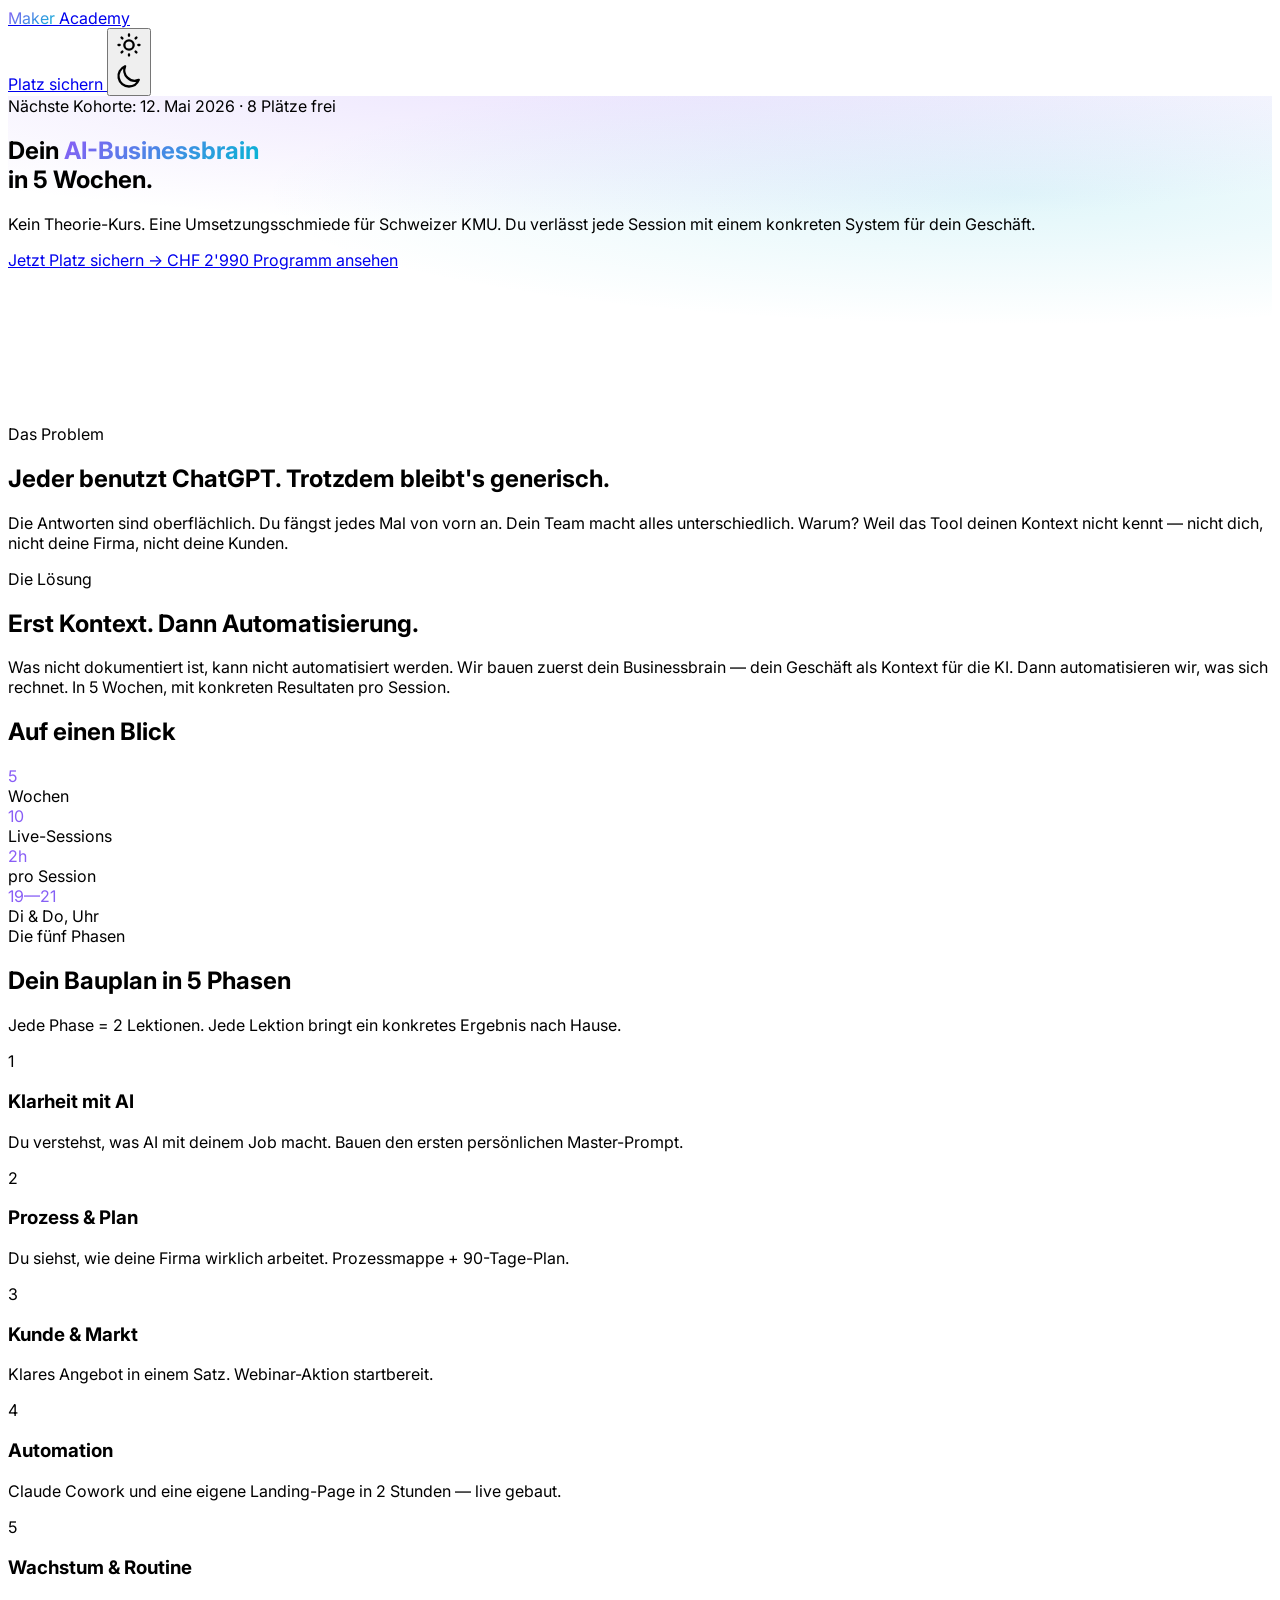
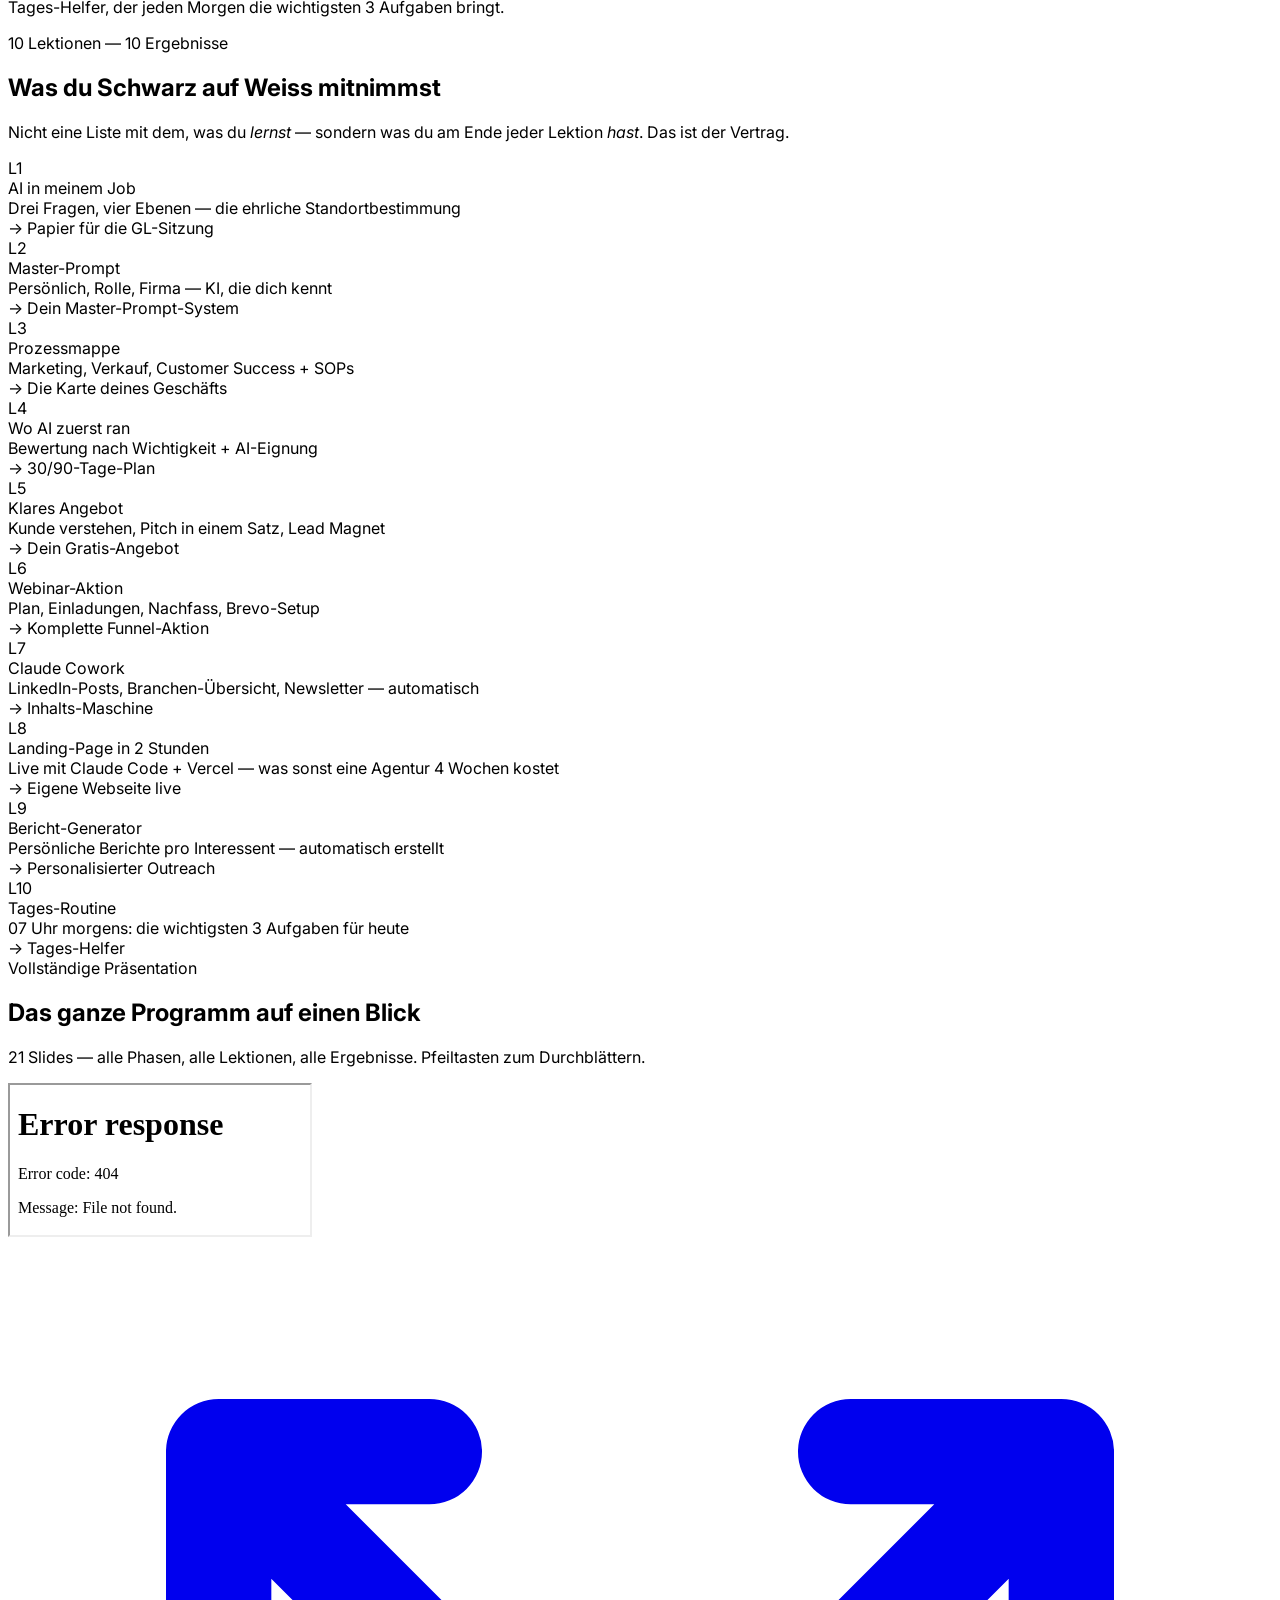
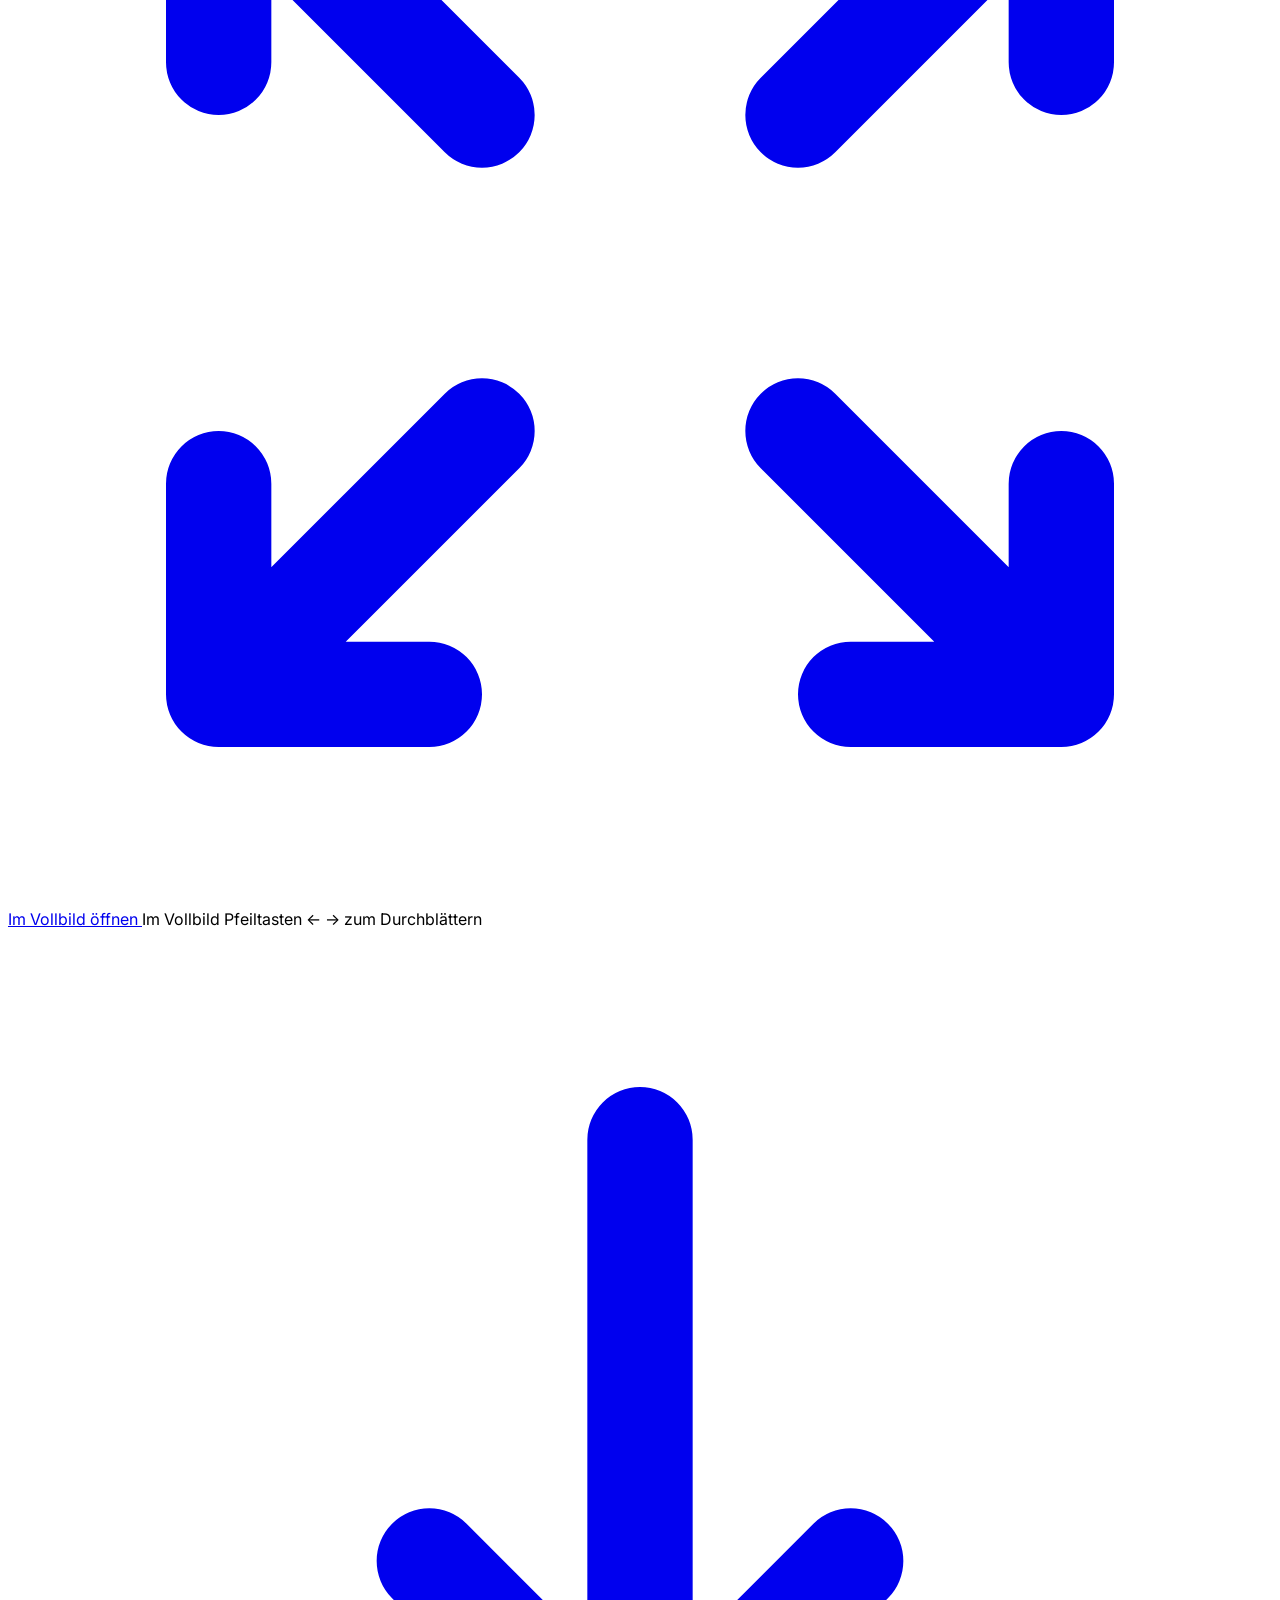
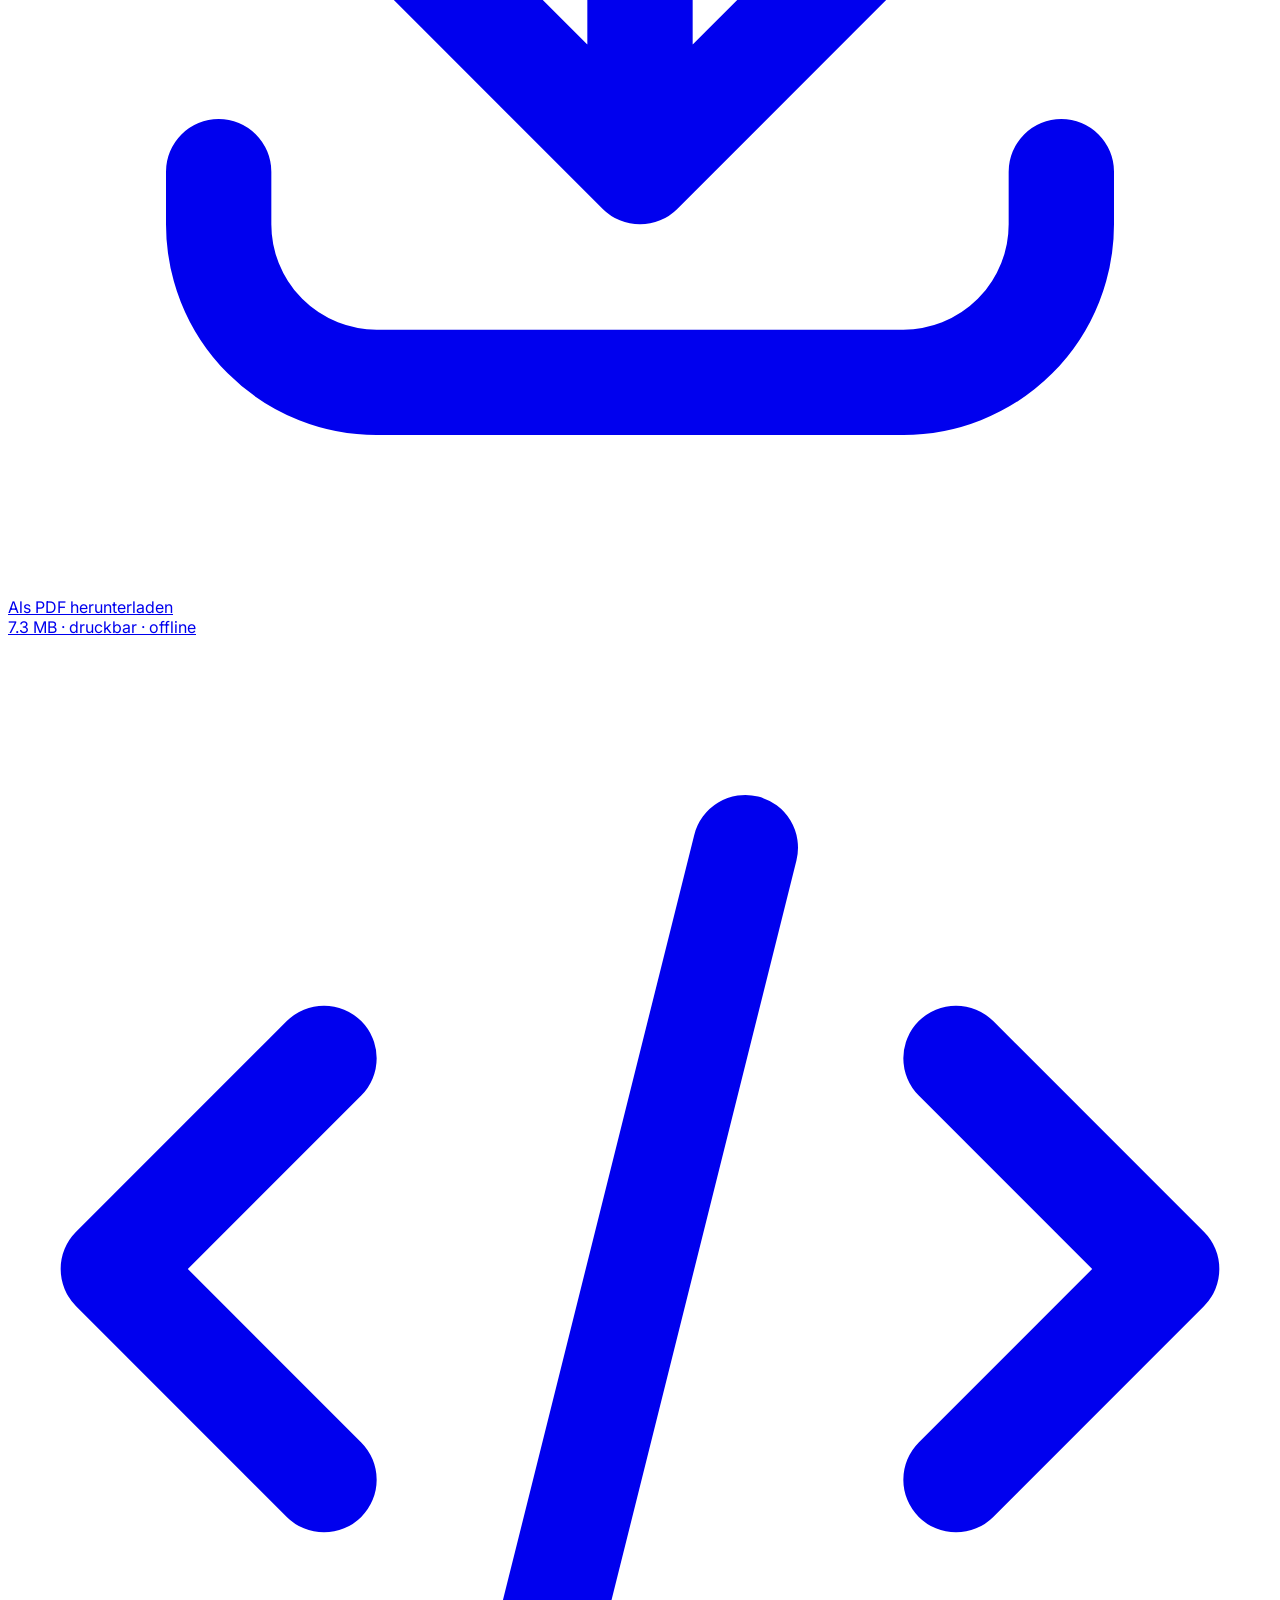
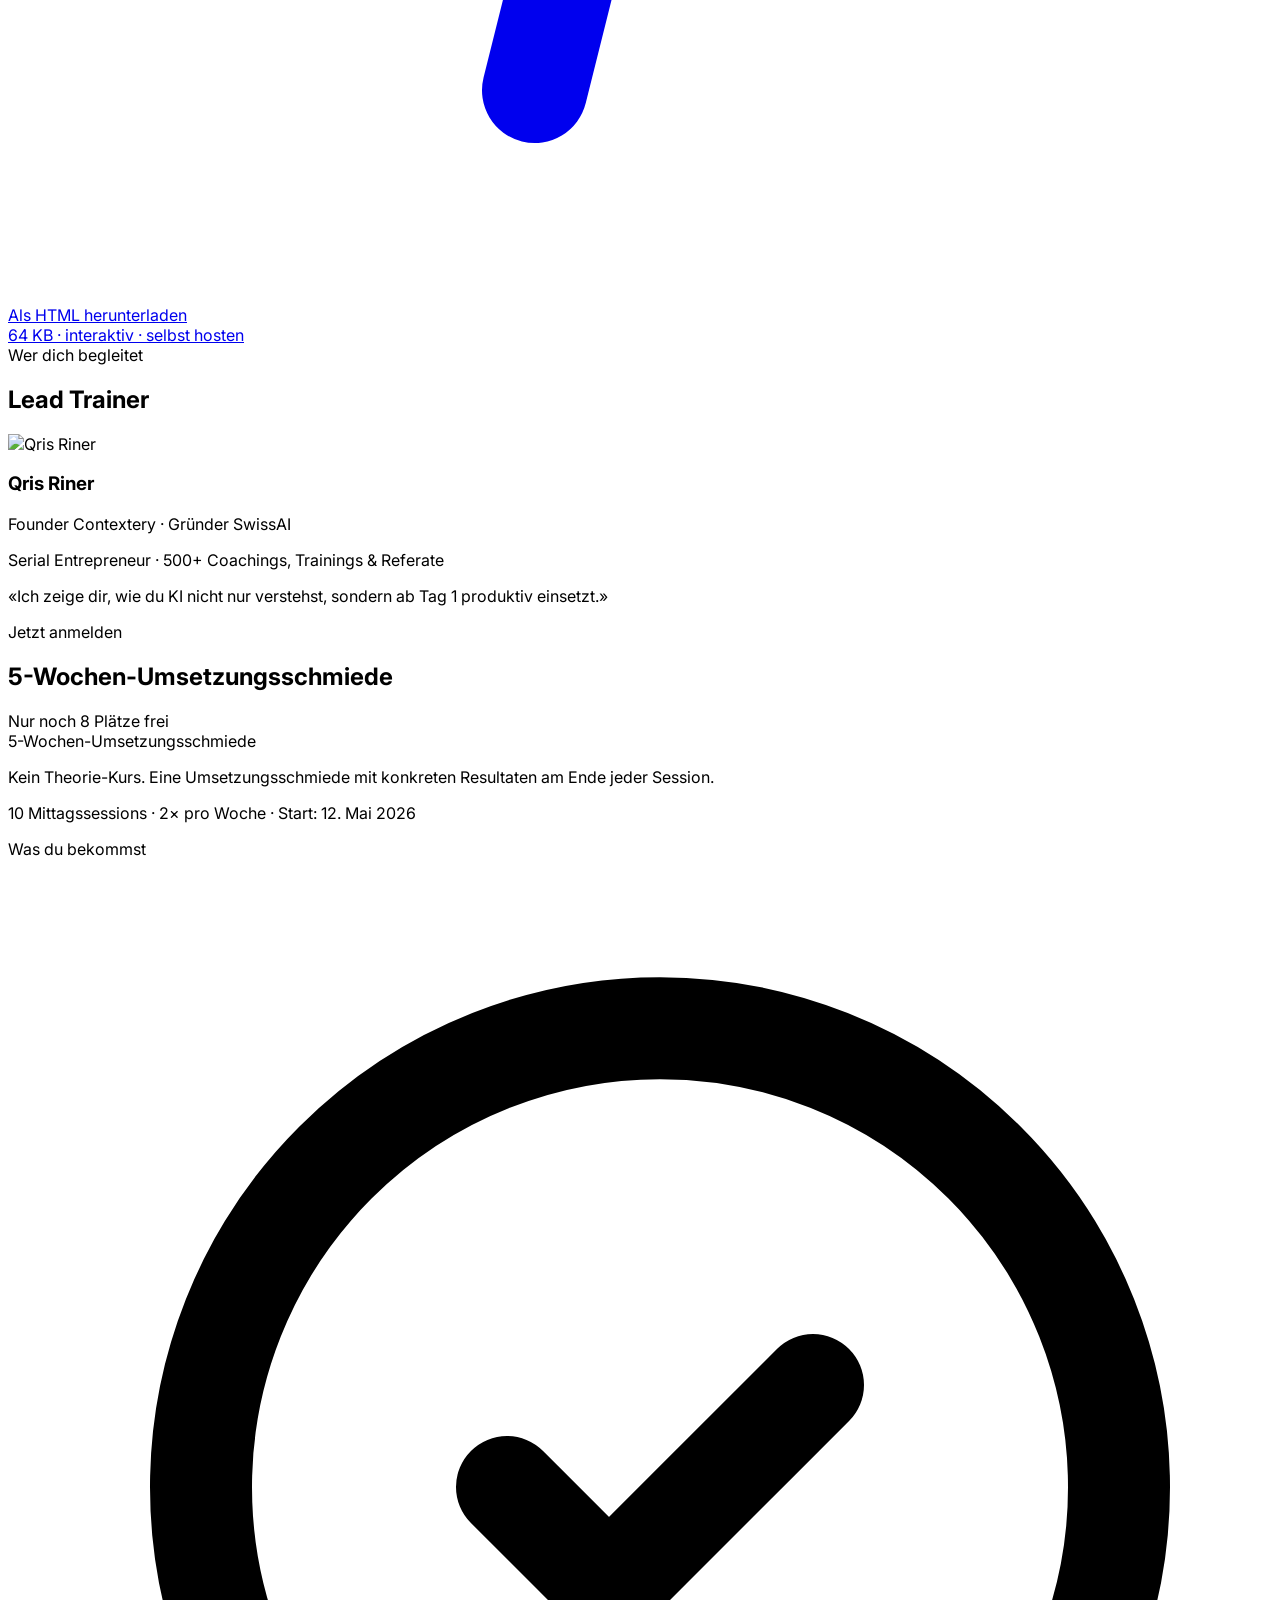
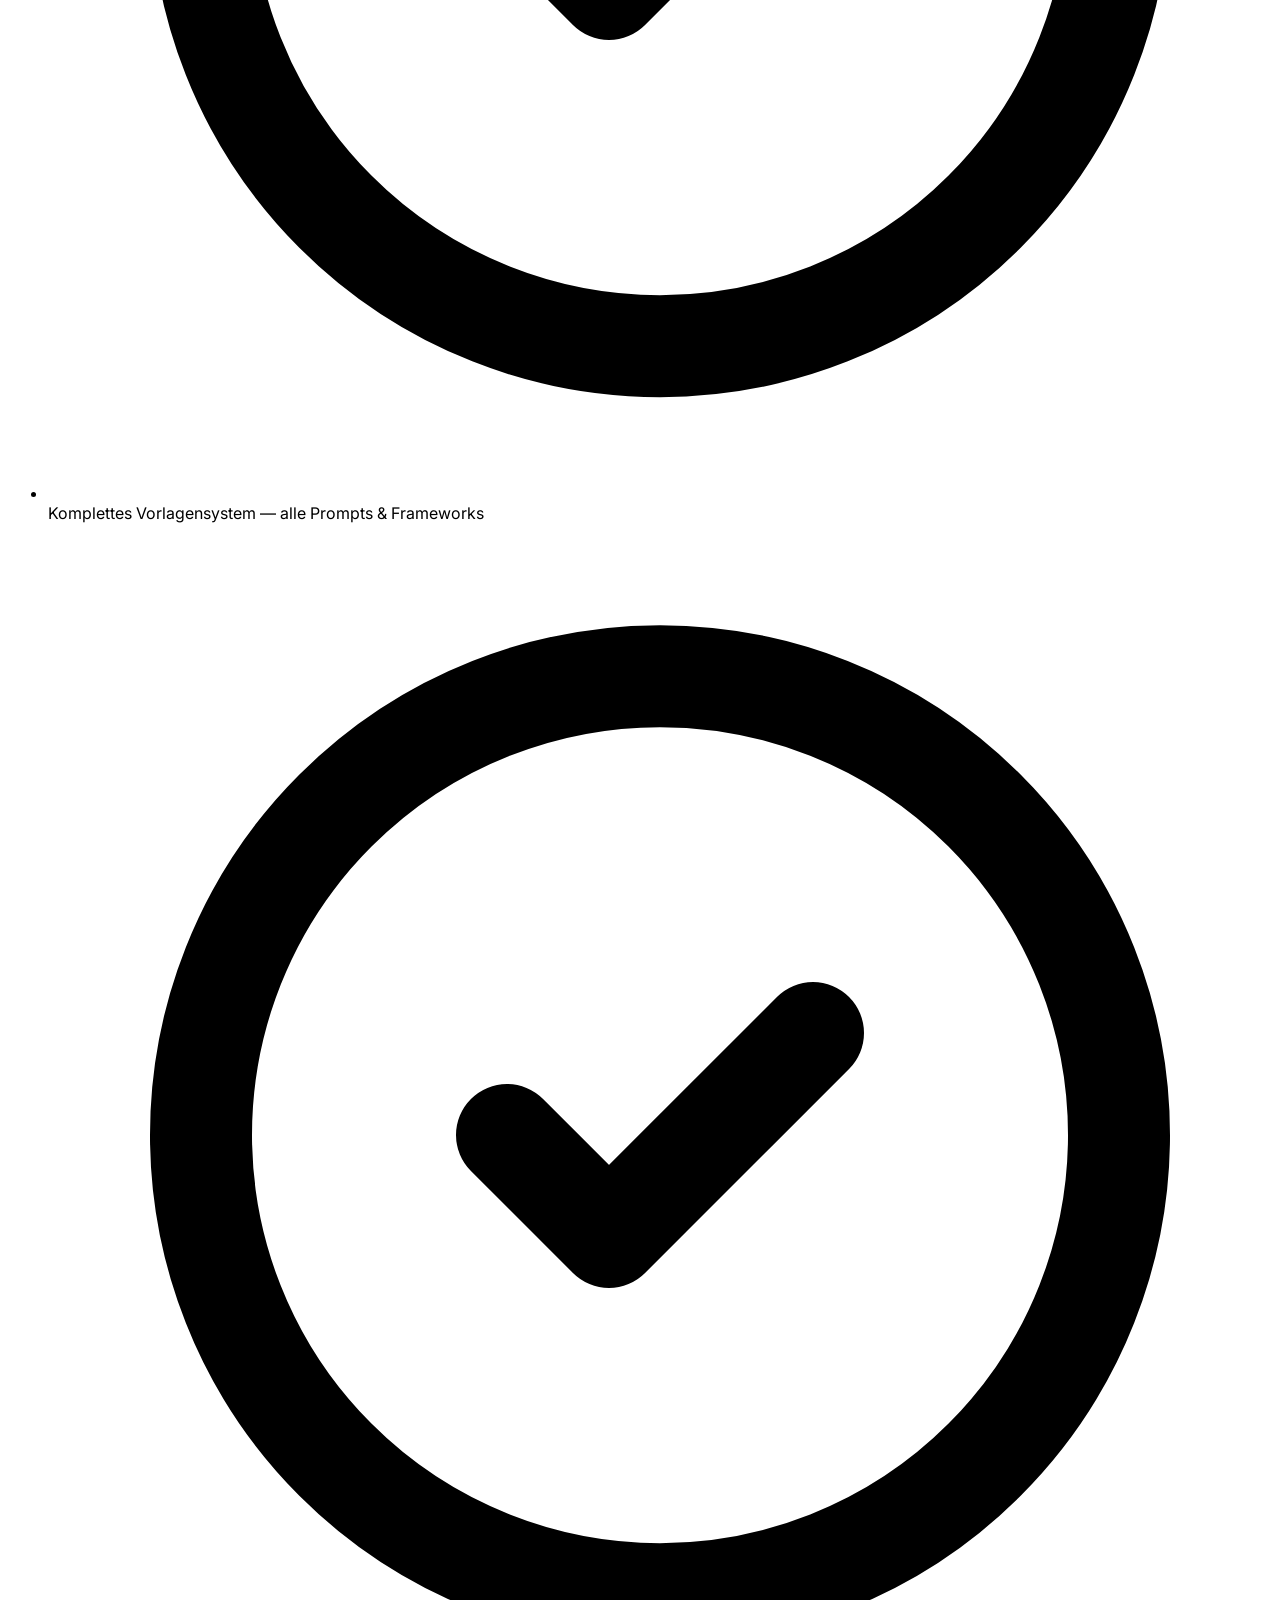
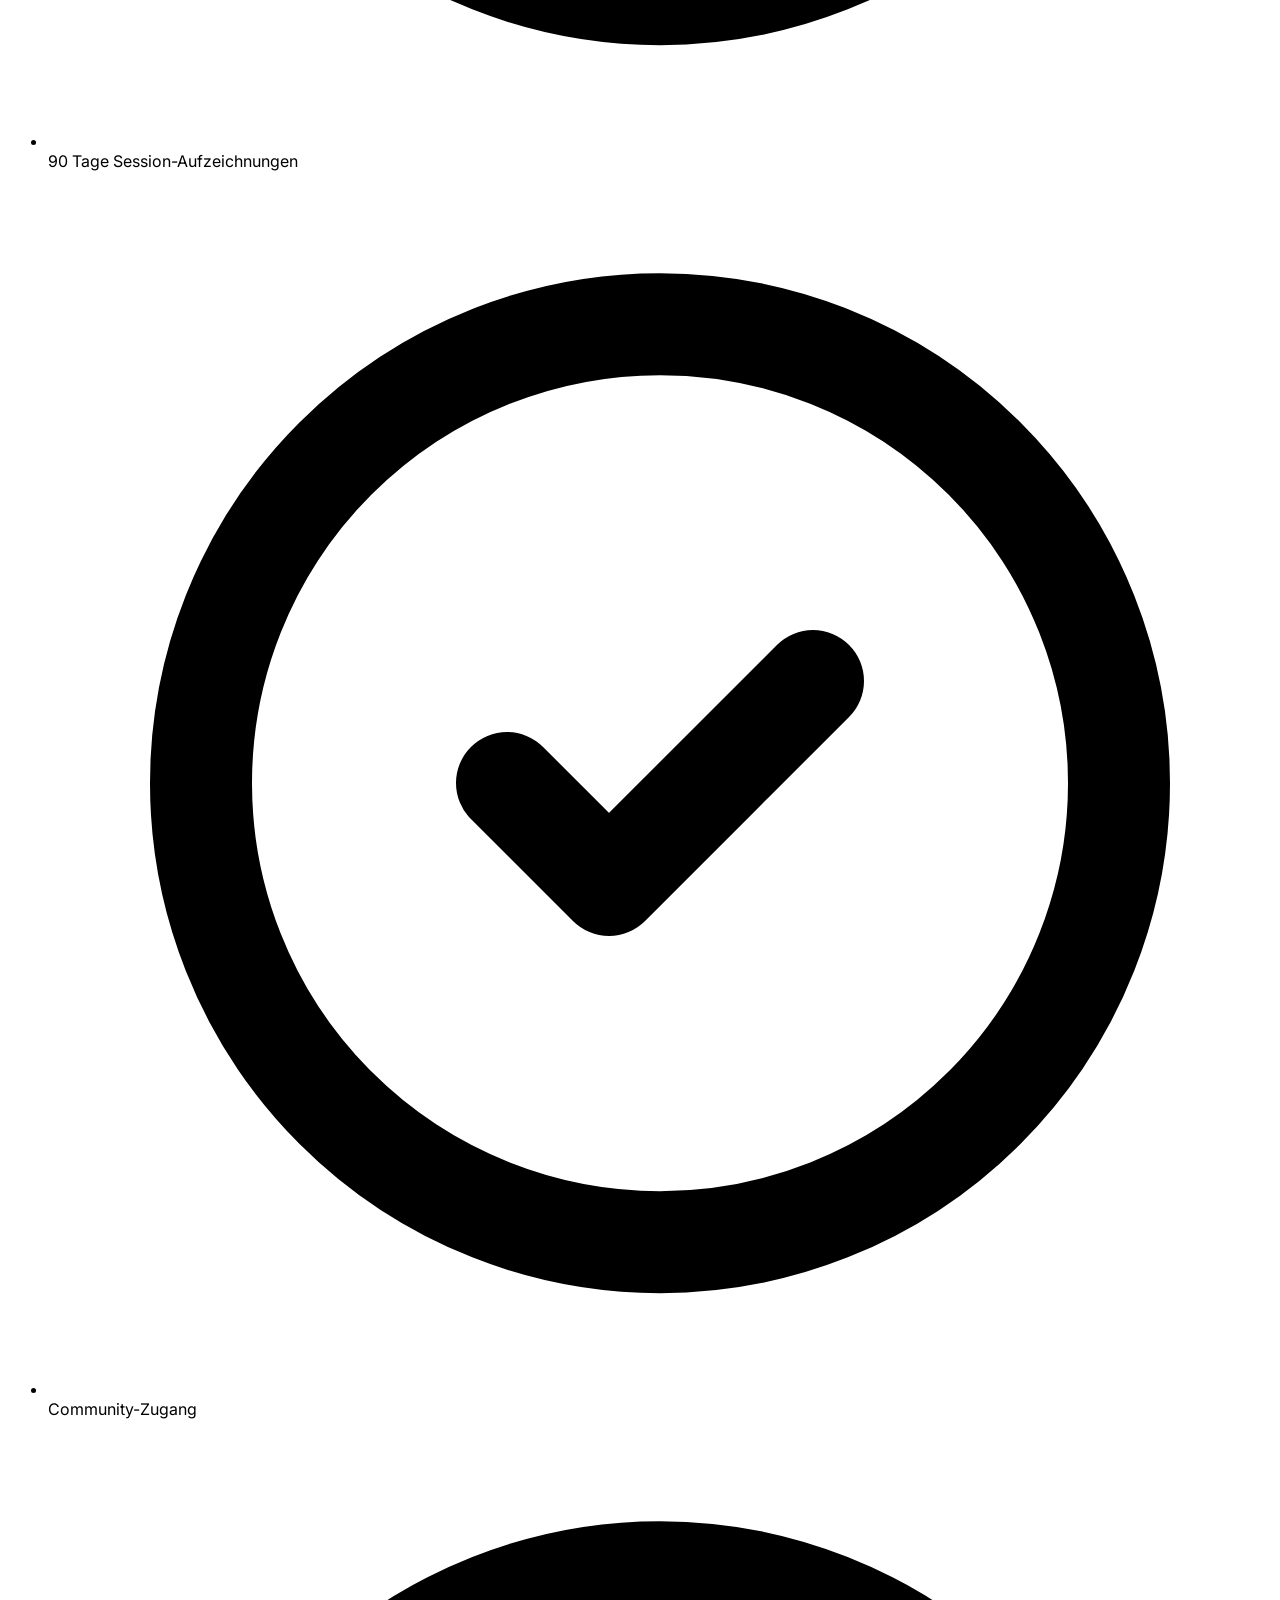
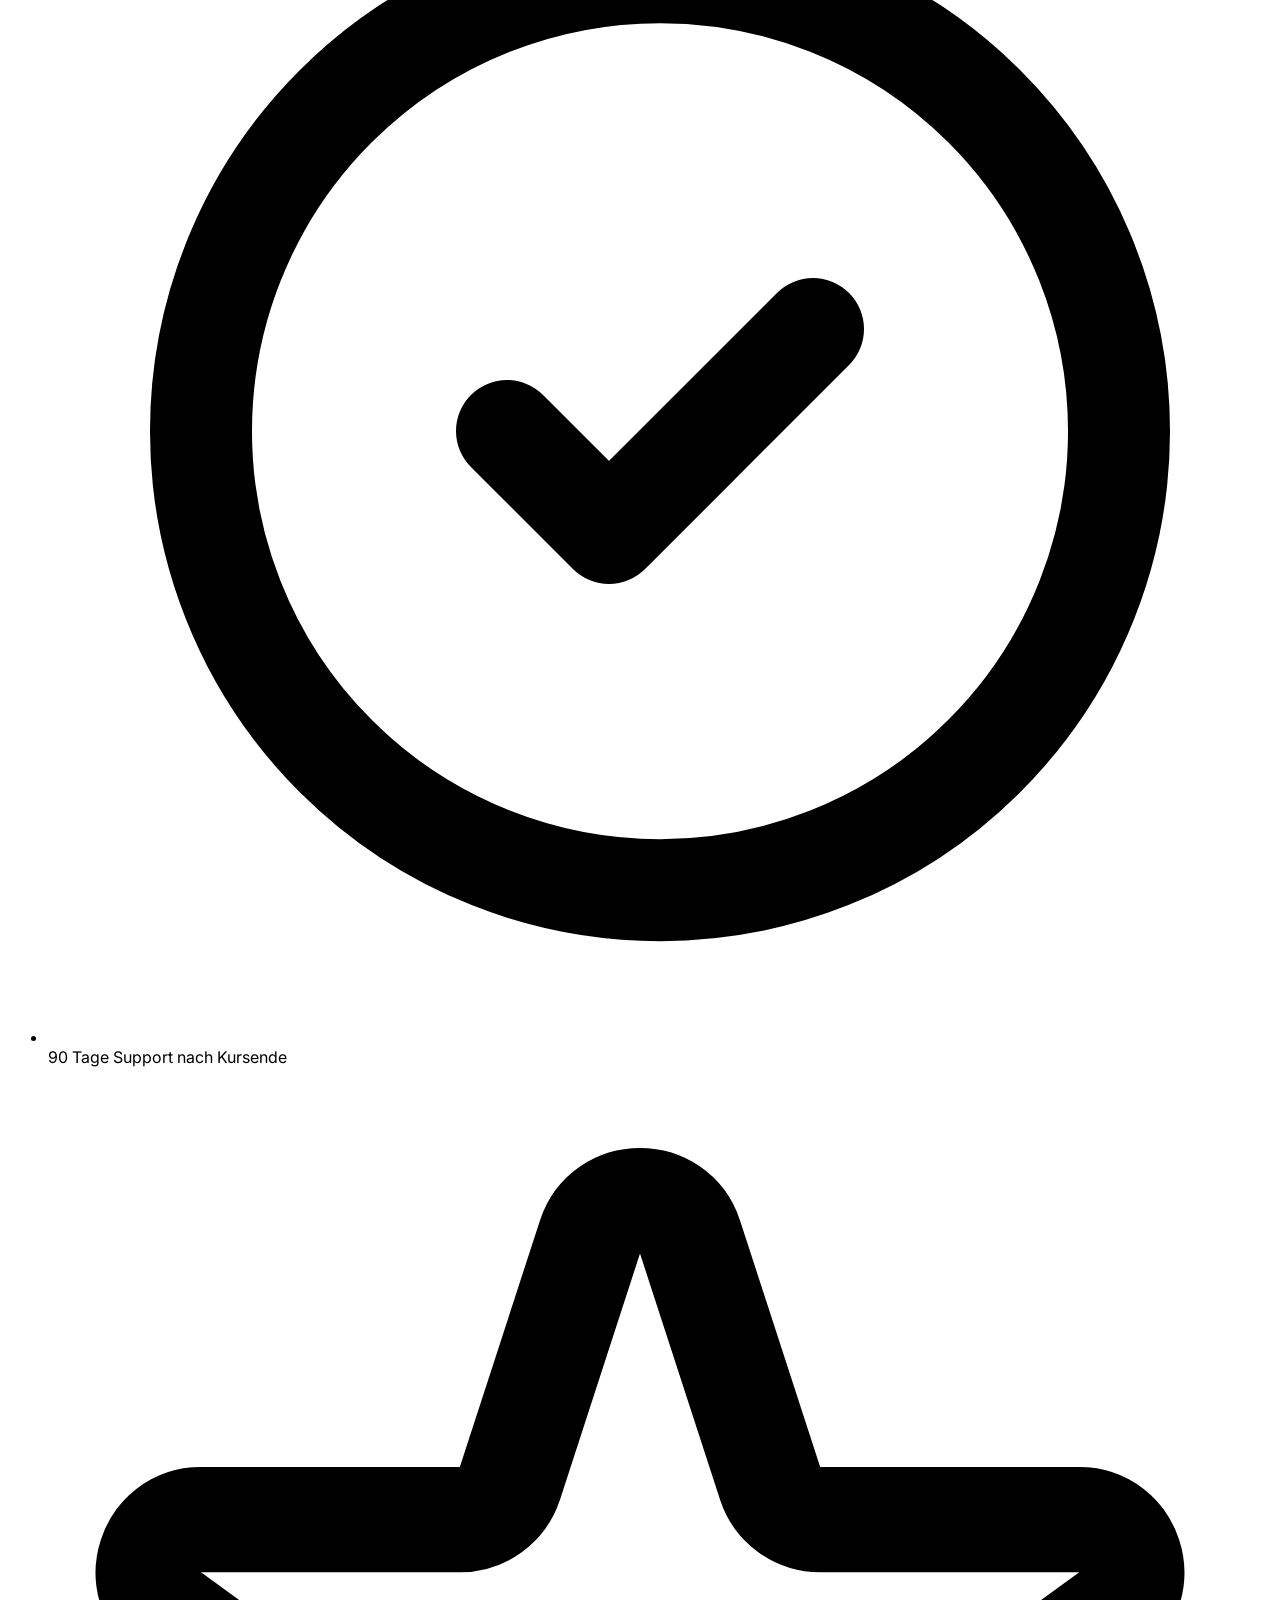
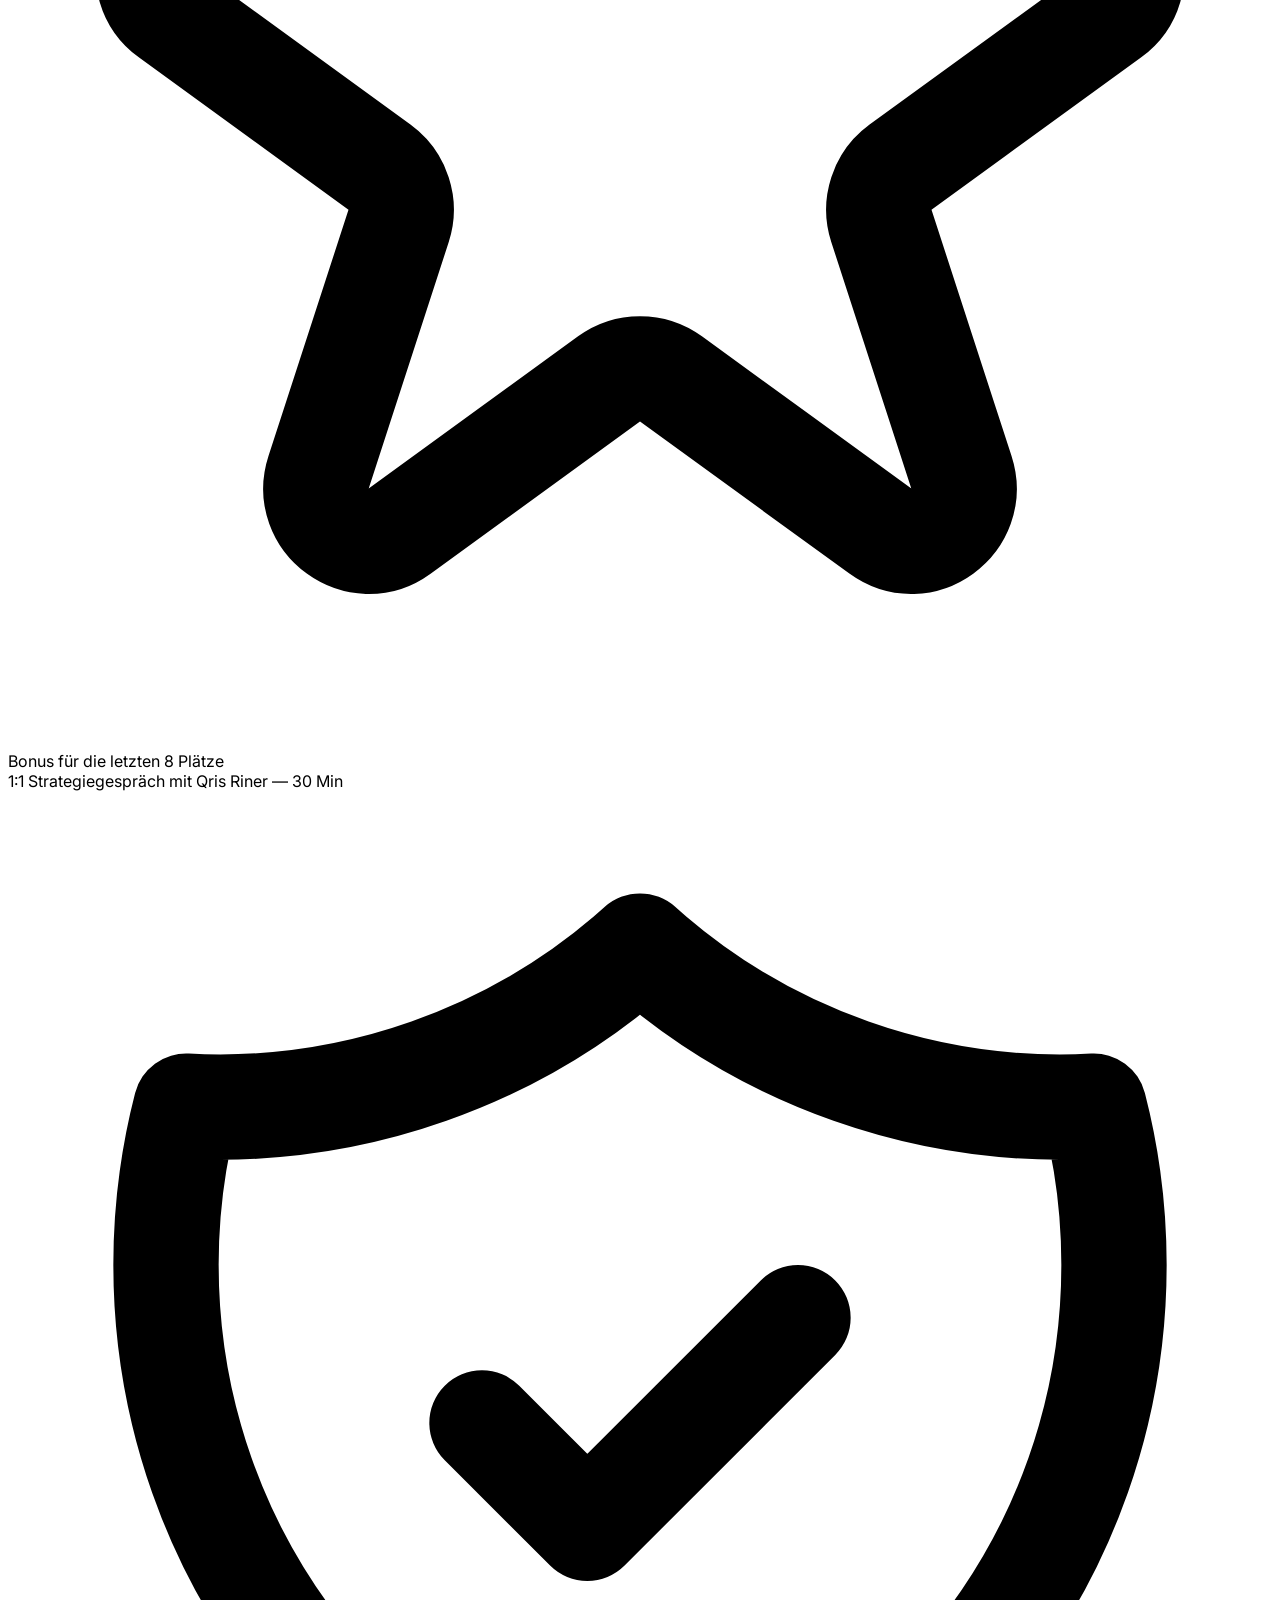
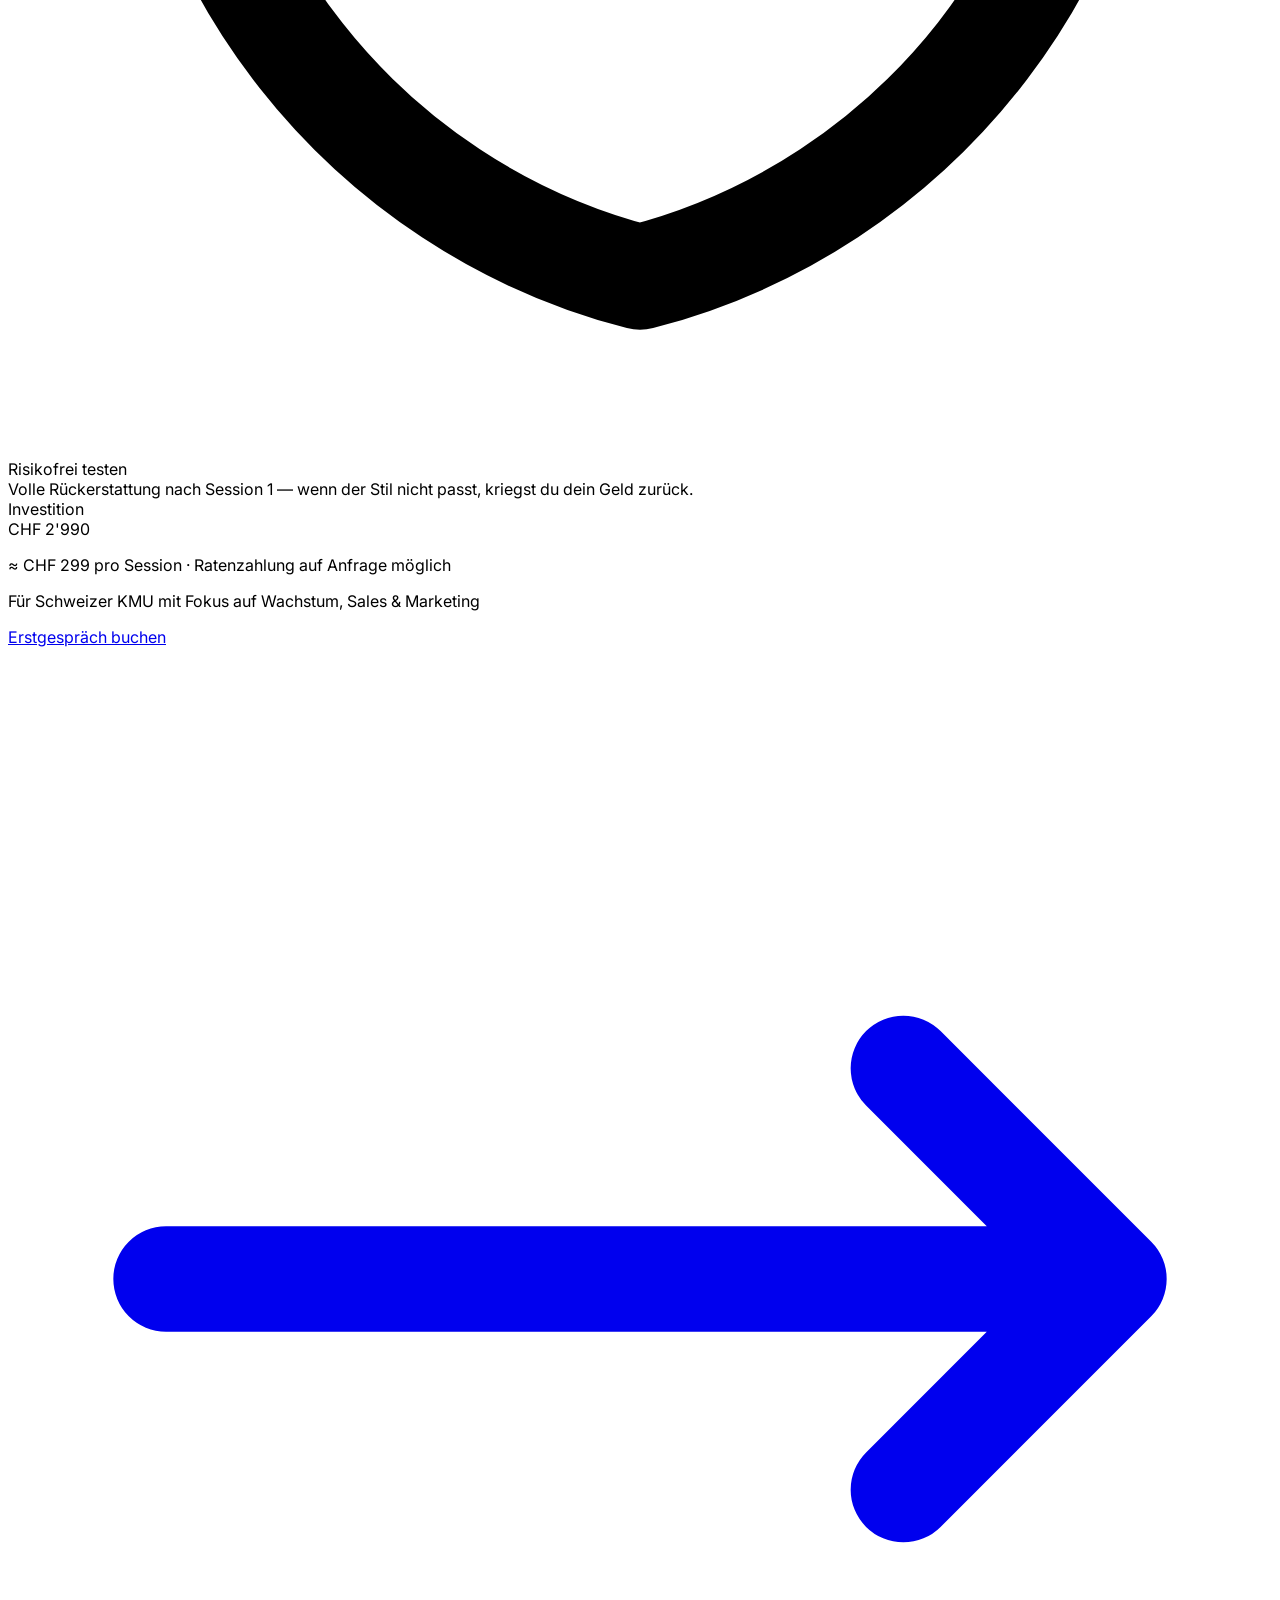
==== commit 70fa71e5: "Slides direkt eingebettet + PDF/HTML Downloads + mobile 4:3 für Lesbarkeit" ====
--- a/public/index.html
+++ b/public/index.html
@@ -319,9 +319,57 @@
       </div>
     </div>
 
-    <div class="mt-10 text-center">
-      <a href="/slides/" target="_blank" class="inline-flex items-center gap-2 px-6 py-3 text-sm font-semibold text-brand-700 dark:text-brand-300 hover:text-brand-800 dark:hover:text-brand-200 btn-touch">
-        Komplette Programm-Slides ansehen →
+  </div>
+</section>
+
+<!-- Programm-Präsentation: Slide-Deck embedded + Downloads -->
+<section id="praesentation" class="py-16 sm:py-24 px-4 sm:px-6 lg:px-8">
+  <div class="max-w-6xl mx-auto">
+    <div class="text-center max-w-2xl mx-auto mb-10 sm:mb-12">
+      <div class="text-xs font-semibold uppercase tracking-widest text-brand-600 dark:text-brand-400 mb-3">Vollständige Präsentation</div>
+      <h2 class="text-3xl sm:text-4xl md:text-5xl font-extrabold tracking-tight">Das ganze Programm auf einen Blick</h2>
+      <p class="mt-4 text-lg text-slate-600 dark:text-slate-400">21 Slides — alle Phasen, alle Lektionen, alle Ergebnisse. Pfeiltasten zum Durchblättern.</p>
+    </div>
+
+    <!-- Iframe Embed: 4:3 auf Mobile (lesbarer), 16:9 ab Tablet -->
+    <div class="relative rounded-2xl overflow-hidden shadow-2xl shadow-brand-500/10 ring-1 ring-slate-200 dark:ring-slate-800 bg-slate-900 aspect-[4/3] sm:aspect-video min-h-[420px] sm:min-h-0">
+      <iframe
+        src="/slides"
+        title="AI-Businessbrain Kurs — Vollständige Präsentation"
+        class="absolute inset-0 w-full h-full"
+        loading="lazy"
+        allow="fullscreen"
+      ></iframe>
+    </div>
+
+    <!-- Vollbild-Button immer sichtbar -->
+    <div class="mt-4 flex flex-wrap items-center justify-center gap-3">
+      <a href="/slides" target="_blank" rel="noopener" class="inline-flex items-center gap-2 px-5 py-3 text-sm font-semibold text-white bg-brand-600 hover:bg-brand-700 rounded-lg btn-touch transition-colors">
+        <svg class="w-4 h-4" fill="none" stroke="currentColor" viewBox="0 0 24 24"><path stroke-linecap="round" stroke-linejoin="round" stroke-width="2" d="M4 8V4m0 0h4M4 4l5 5m11-1V4m0 0h-4m4 0l-5 5M4 16v4m0 0h4m-4 0l5-5m11 5l-5-5m5 5v-4m0 4h-4"/></svg>
+        Im Vollbild öffnen
+      </a>
+      <span class="hidden sm:inline text-xs text-slate-500 dark:text-slate-400">Im Vollbild Pfeiltasten ← → zum Durchblättern</span>
+    </div>
+
+    <!-- Download Buttons -->
+    <div class="mt-8 grid grid-cols-1 sm:grid-cols-2 gap-3 sm:gap-4 max-w-2xl mx-auto">
+      <a href="/downloads/AI-Businessbrain-Kurs-Slides.pdf" download class="group flex items-center gap-4 p-4 sm:p-5 rounded-xl bg-white dark:bg-slate-900 border border-slate-200 dark:border-slate-800 hover:border-brand-400 dark:hover:border-brand-600 transition-colors btn-touch">
+        <div class="w-12 h-12 rounded-lg bg-brand-100 dark:bg-brand-900/40 text-brand-700 dark:text-brand-300 flex items-center justify-center shrink-0">
+          <svg class="w-6 h-6" fill="none" stroke="currentColor" viewBox="0 0 24 24"><path stroke-linecap="round" stroke-linejoin="round" stroke-width="2" d="M4 16v1a3 3 0 003 3h10a3 3 0 003-3v-1m-4-4l-4 4m0 0l-4-4m4 4V4"/></svg>
+        </div>
+        <div class="text-left flex-1">
+          <div class="font-semibold">Als PDF herunterladen</div>
+          <div class="text-xs text-slate-500 dark:text-slate-400">7.3 MB · druckbar · offline</div>
+        </div>
+      </a>
+      <a href="/downloads/AI-Businessbrain-Kurs.html" download class="group flex items-center gap-4 p-4 sm:p-5 rounded-xl bg-white dark:bg-slate-900 border border-slate-200 dark:border-slate-800 hover:border-brand-400 dark:hover:border-brand-600 transition-colors btn-touch">
+        <div class="w-12 h-12 rounded-lg bg-brand-100 dark:bg-brand-900/40 text-brand-700 dark:text-brand-300 flex items-center justify-center shrink-0">
+          <svg class="w-6 h-6" fill="none" stroke="currentColor" viewBox="0 0 24 24"><path stroke-linecap="round" stroke-linejoin="round" stroke-width="2" d="M10 20l4-16m4 4l4 4-4 4M6 16l-4-4 4-4"/></svg>
+        </div>
+        <div class="text-left flex-1">
+          <div class="font-semibold">Als HTML herunterladen</div>
+          <div class="text-xs text-slate-500 dark:text-slate-400">64 KB · interaktiv · selbst hosten</div>
+        </div>
       </a>
     </div>
   </div>
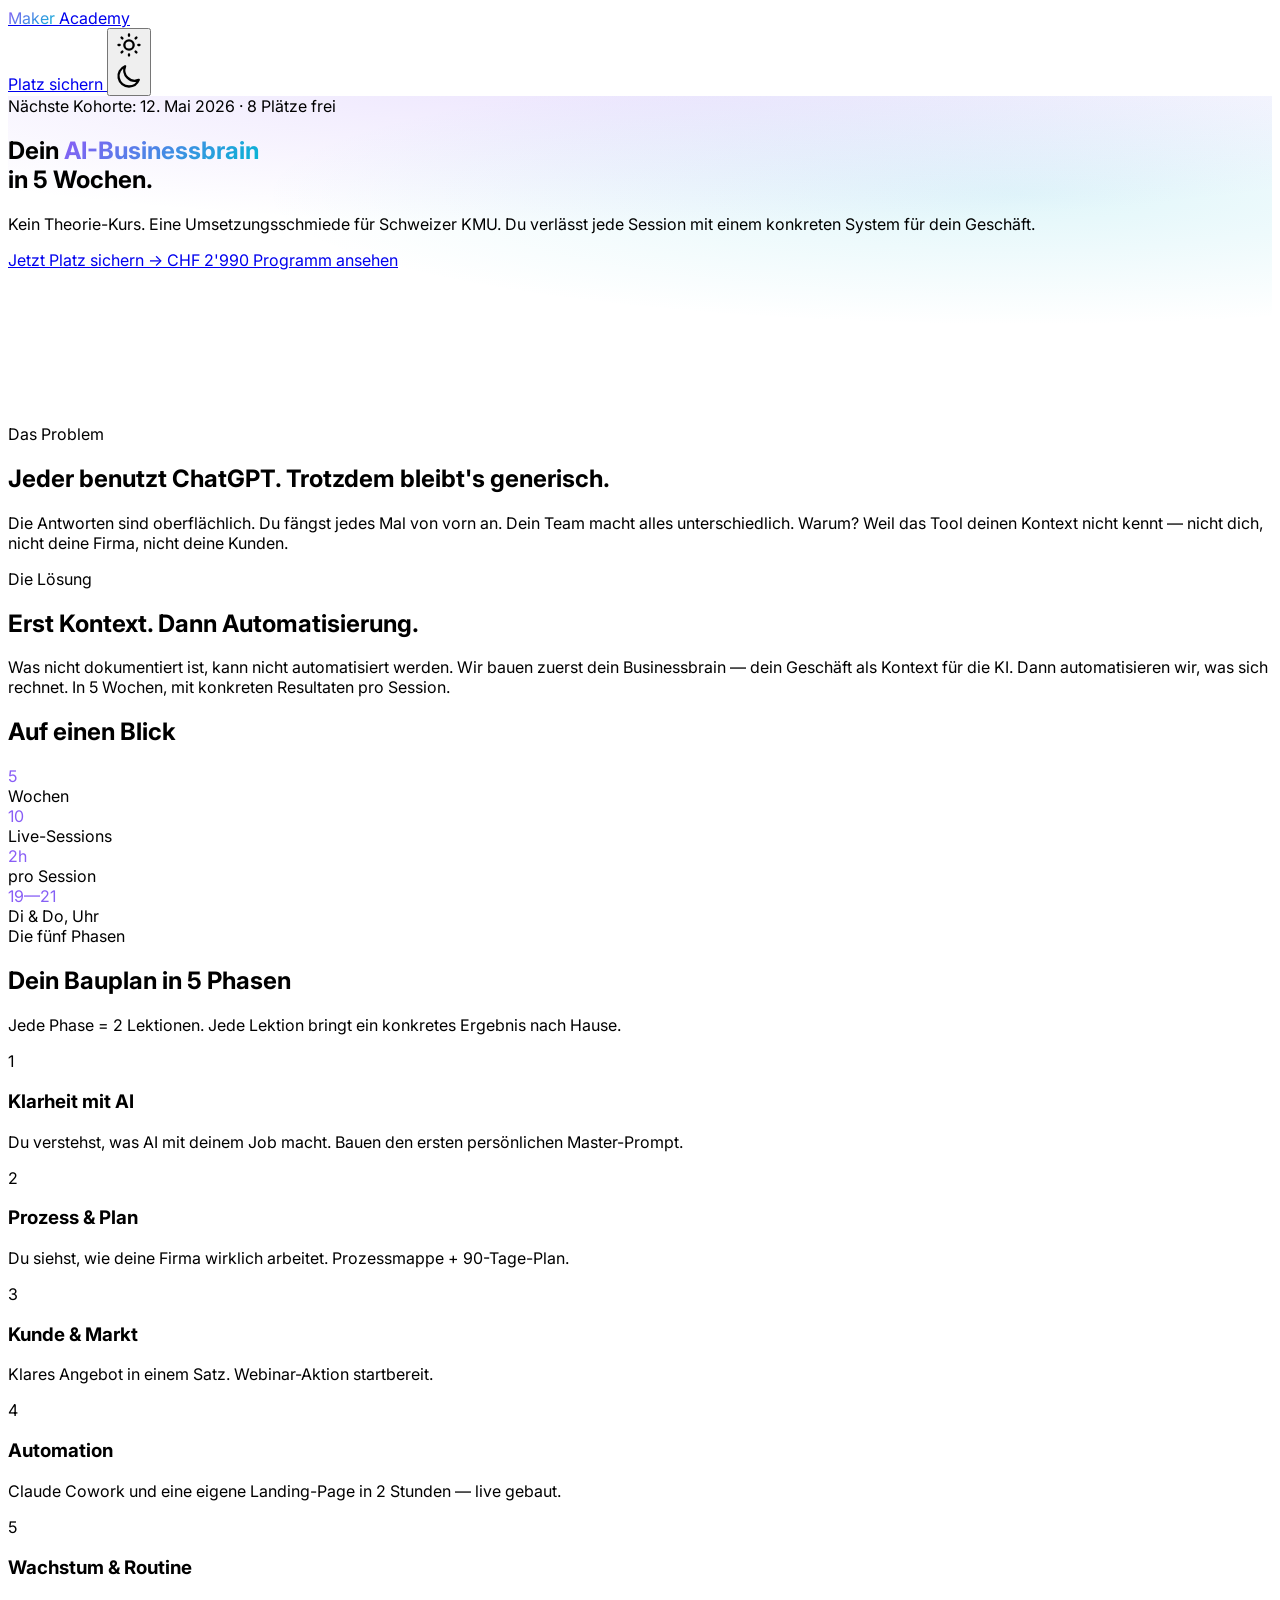
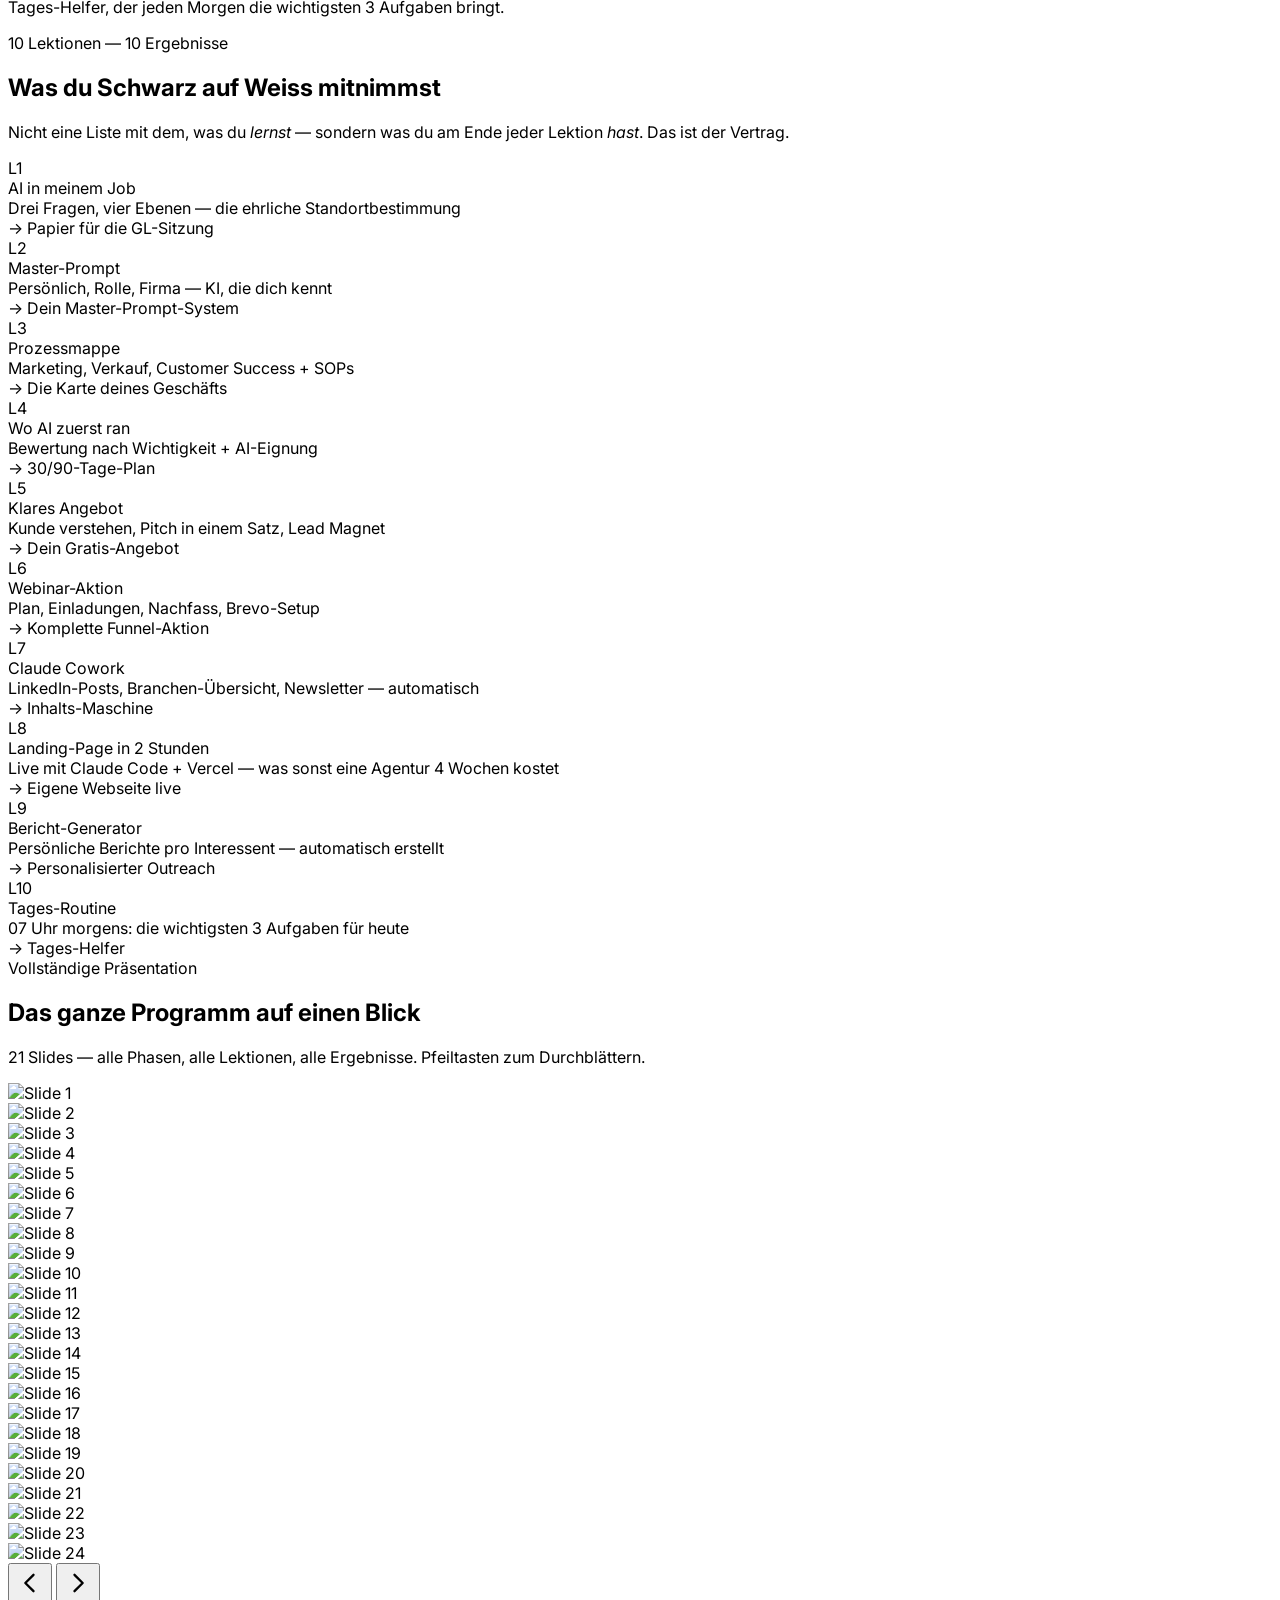
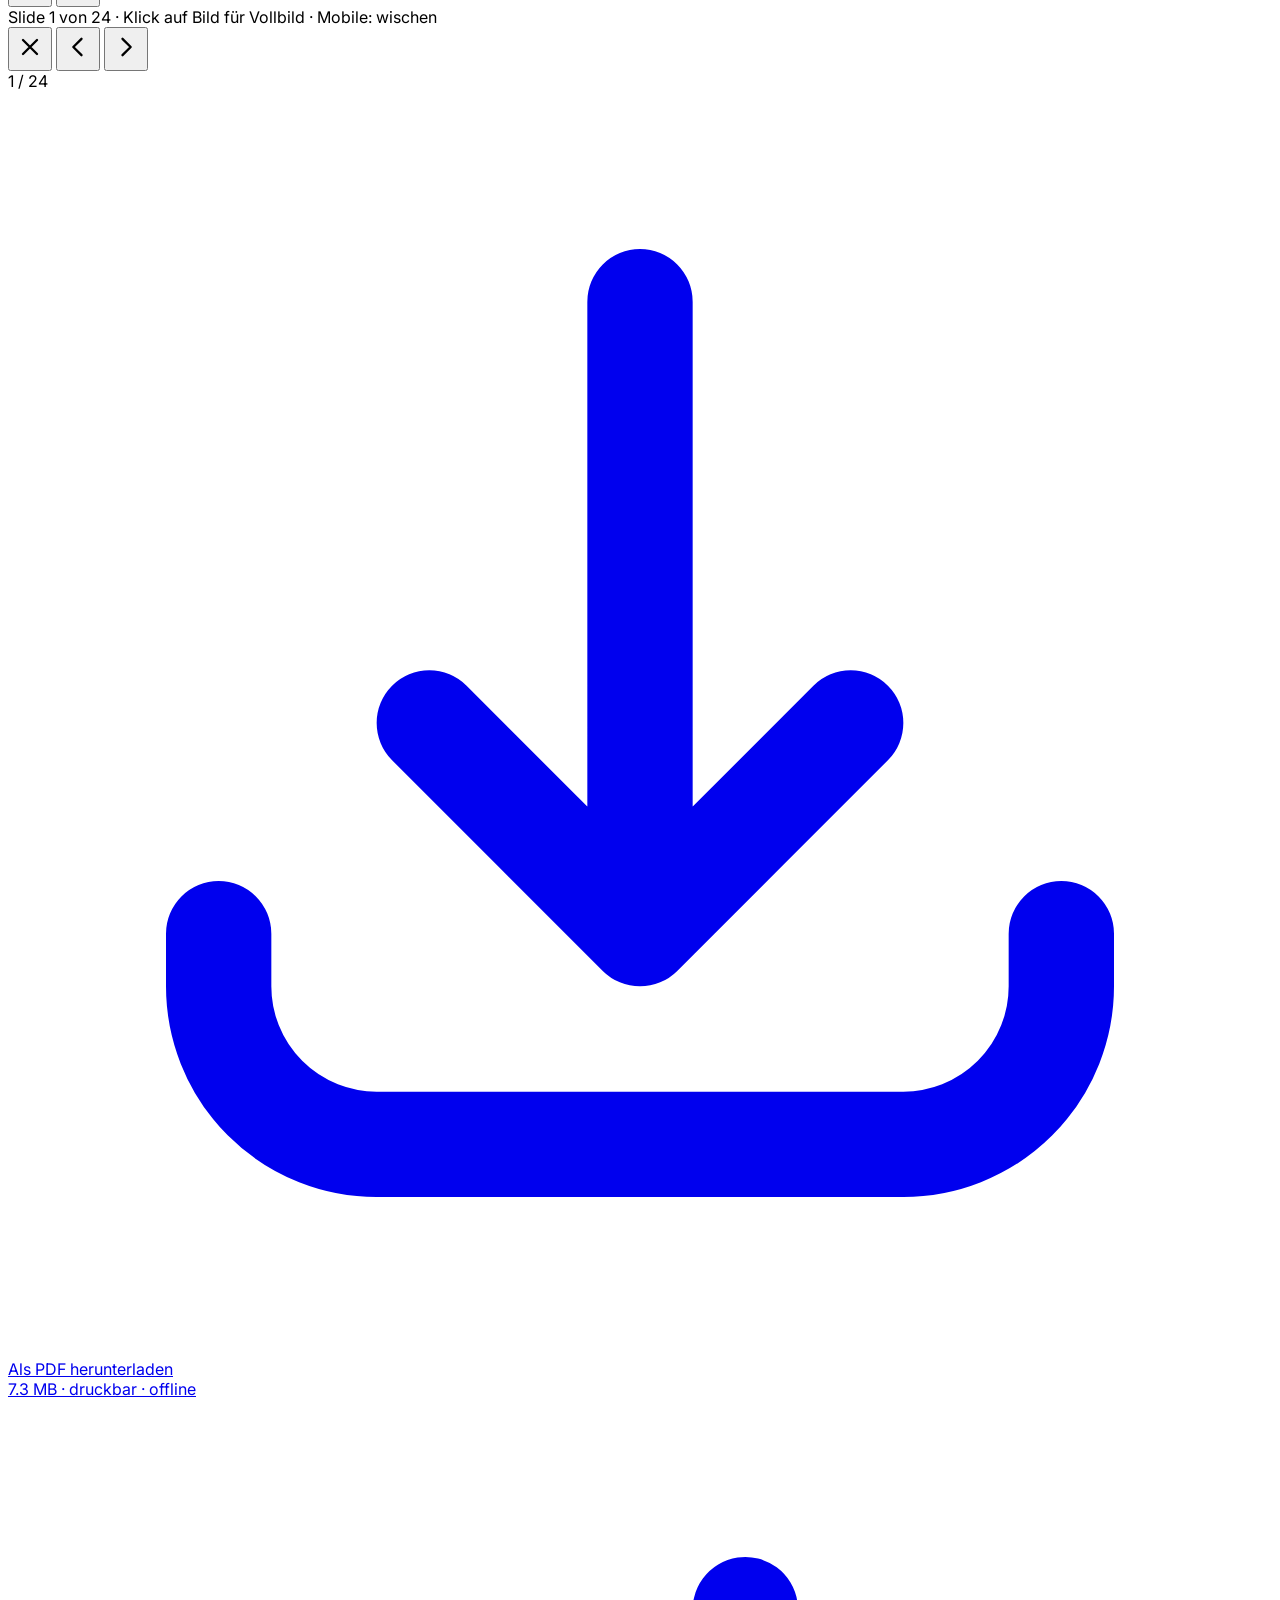
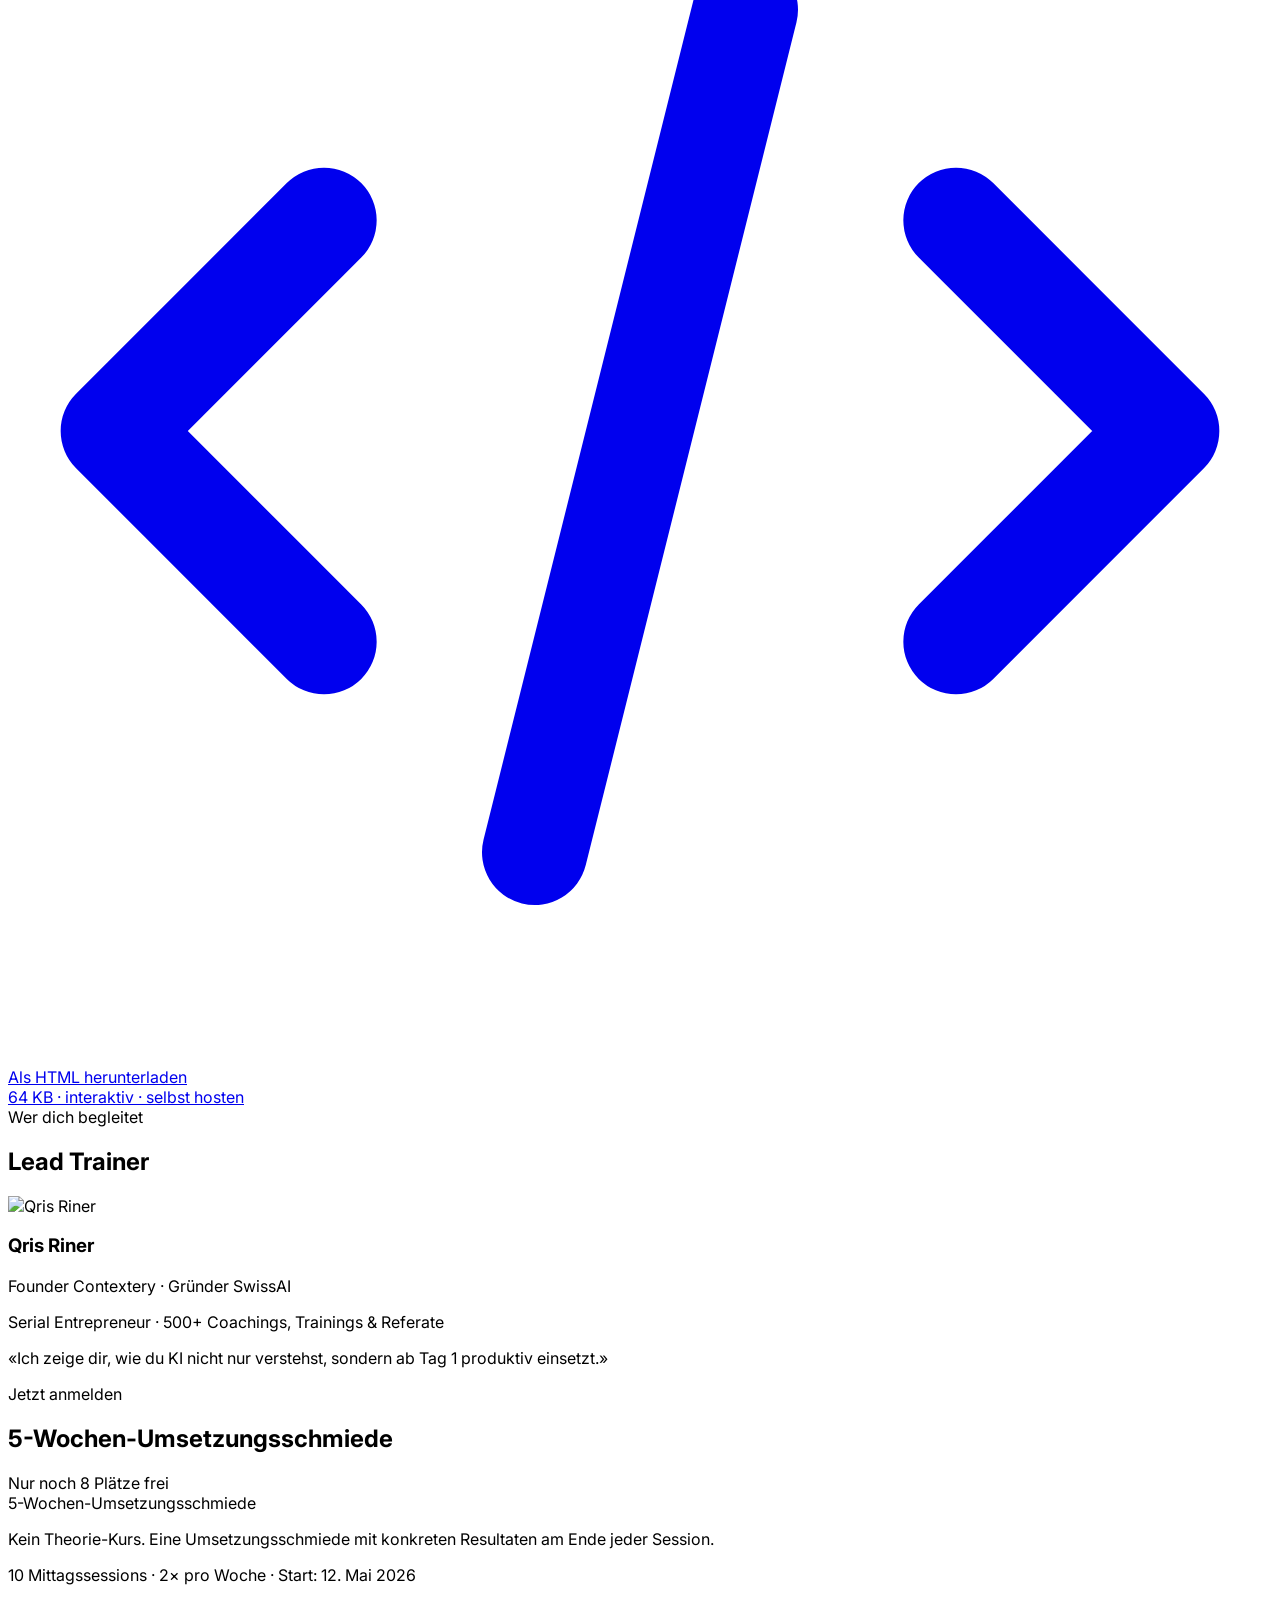
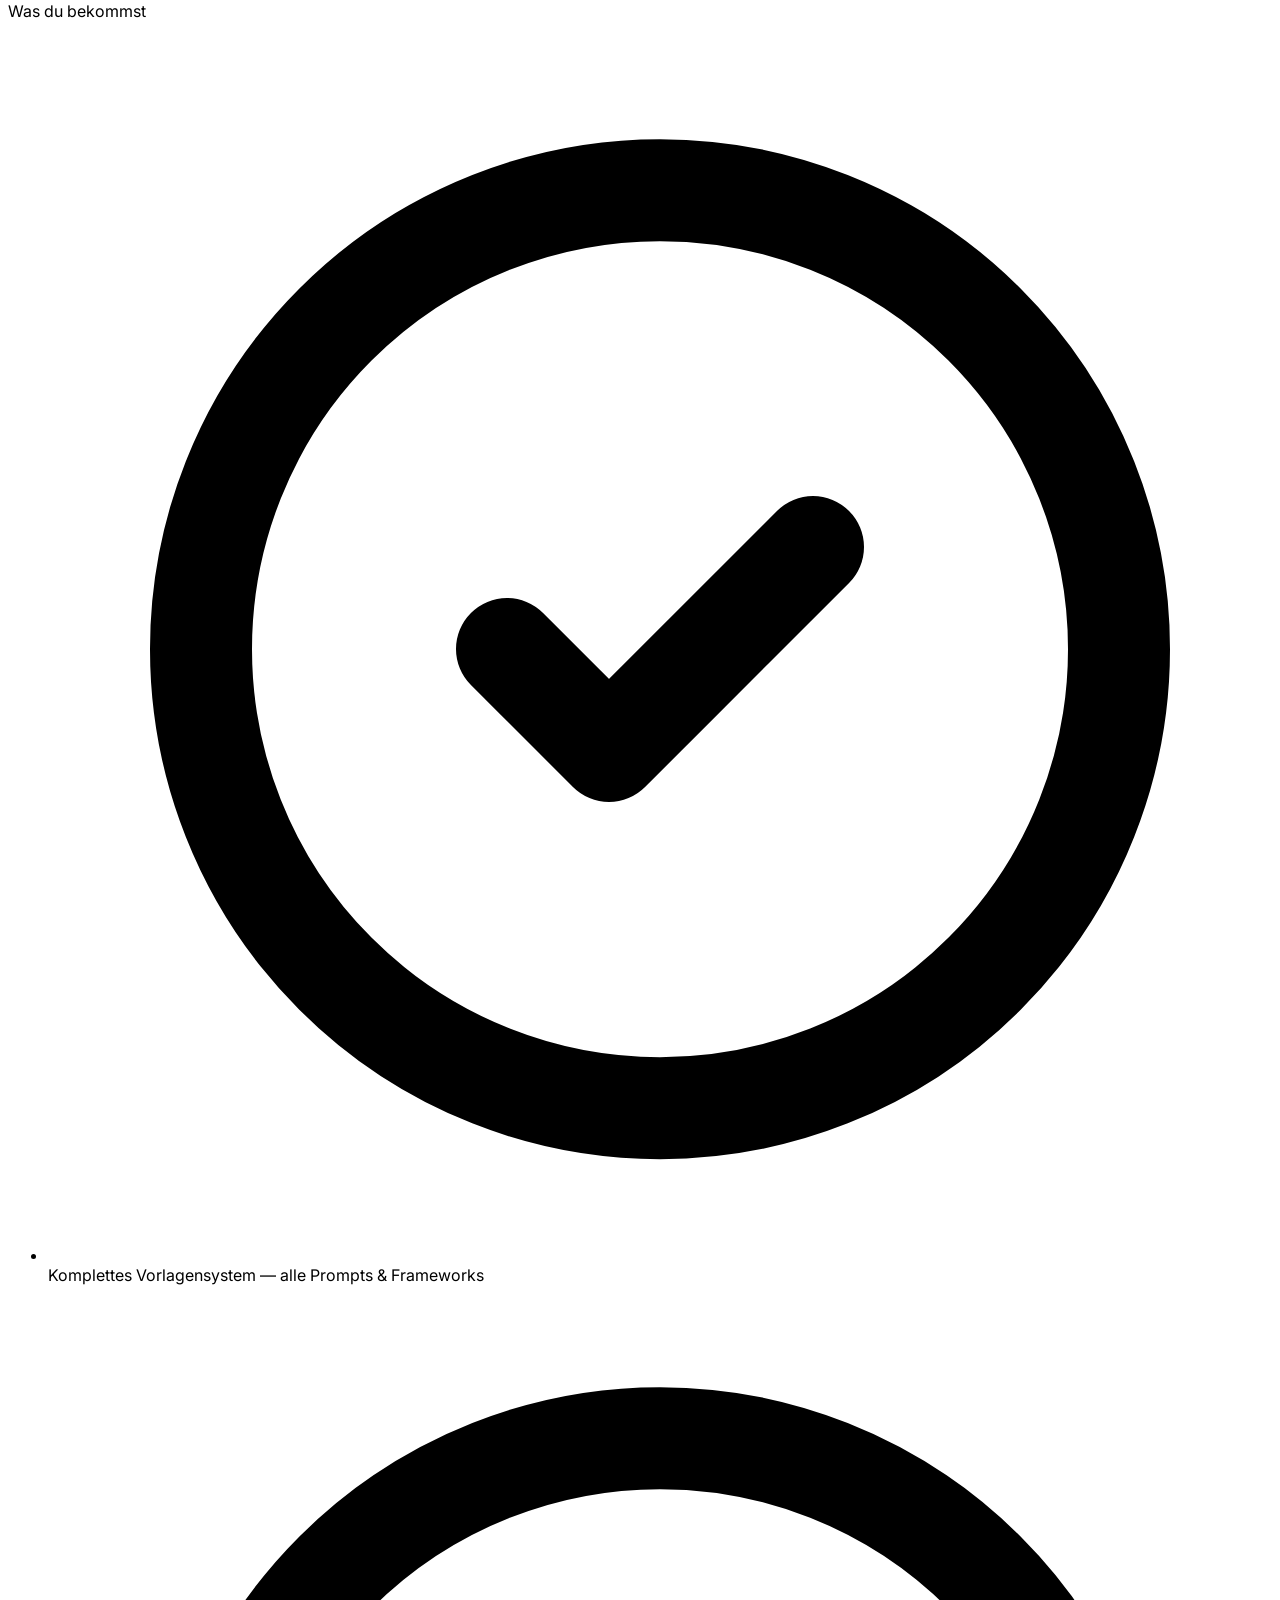
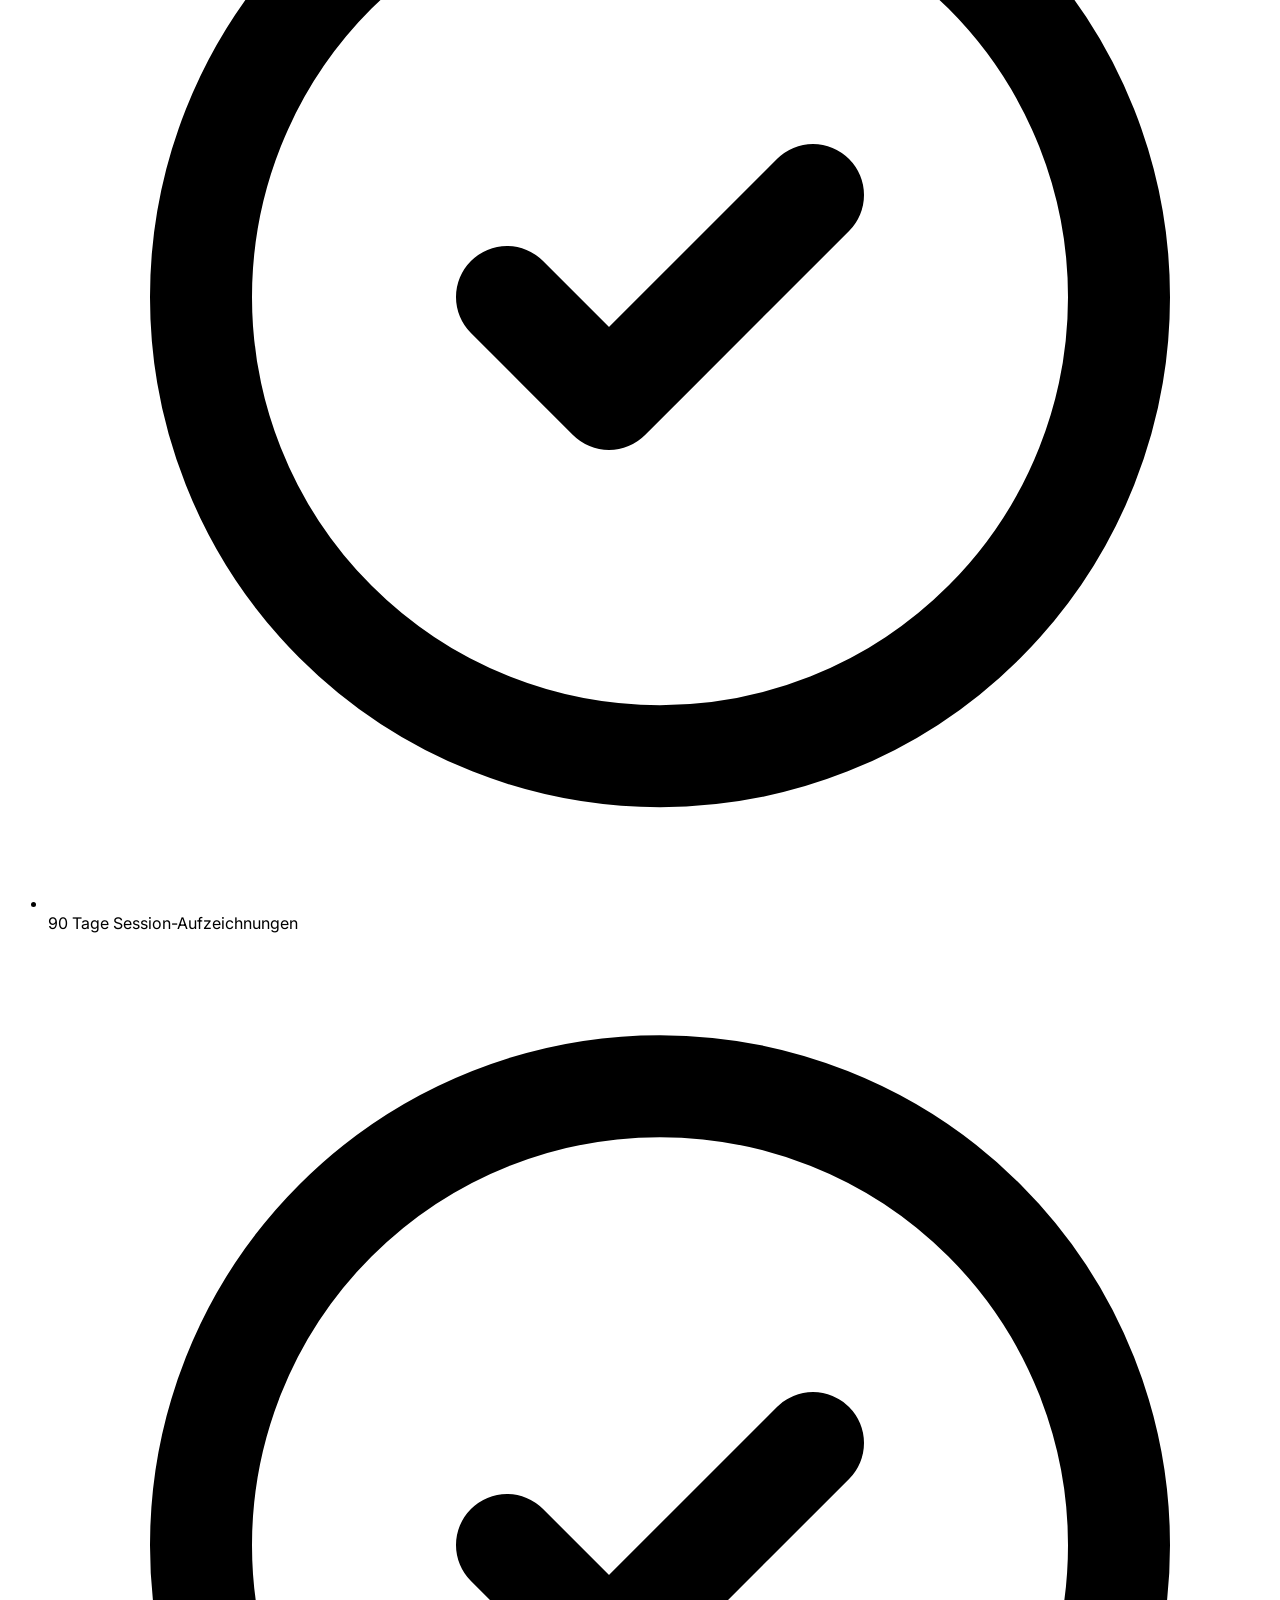
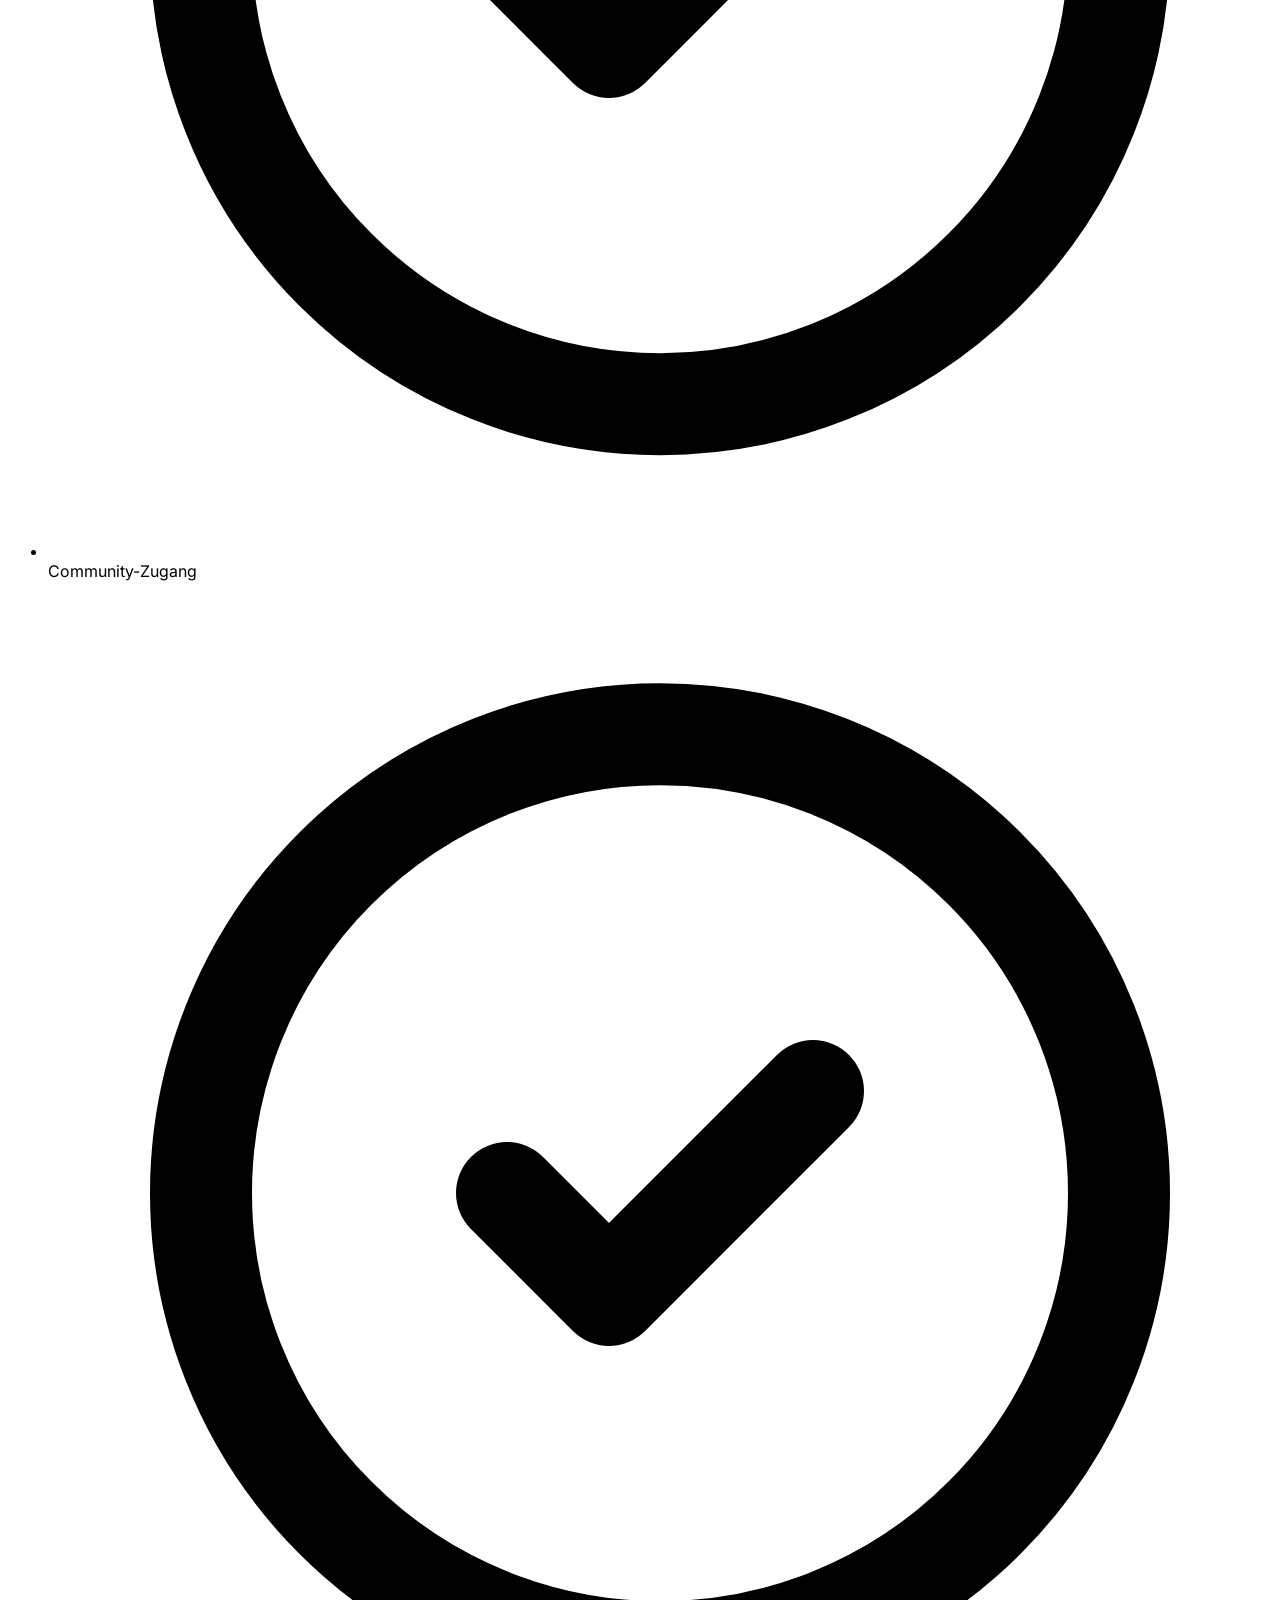
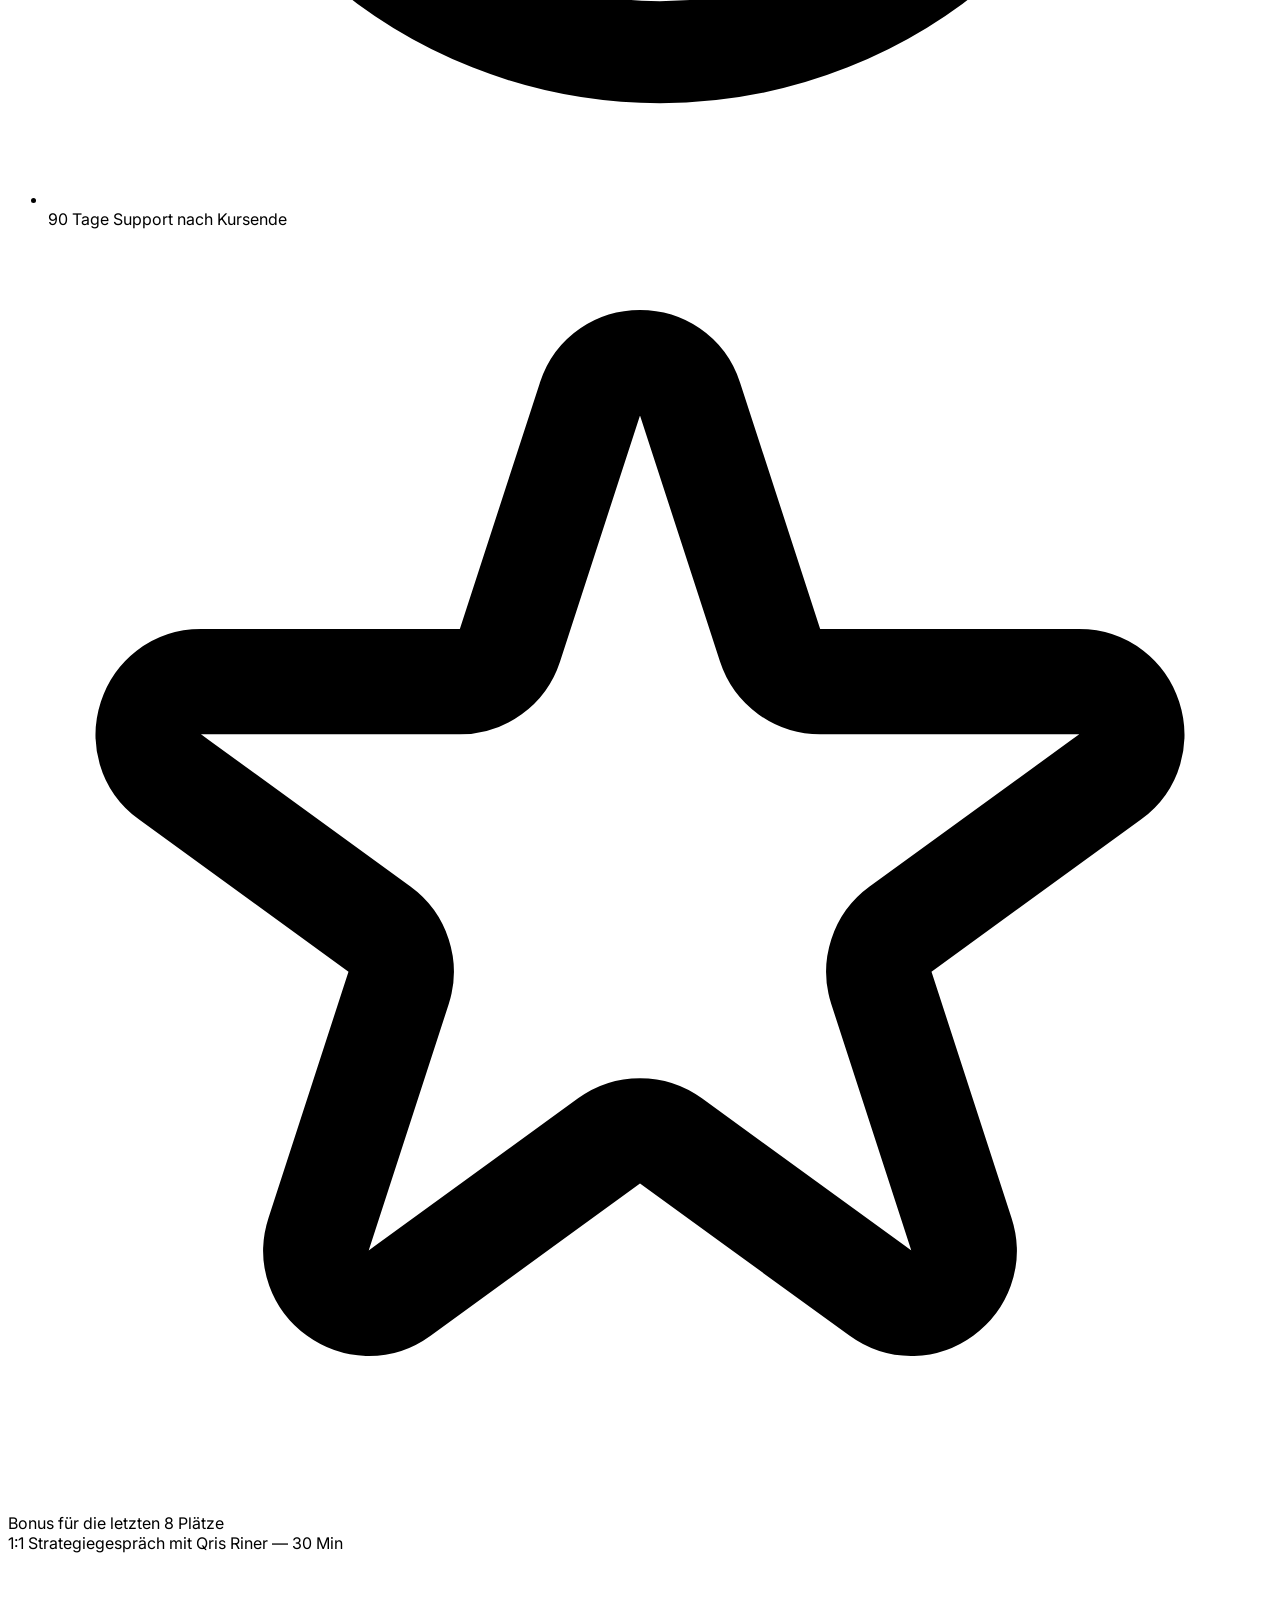
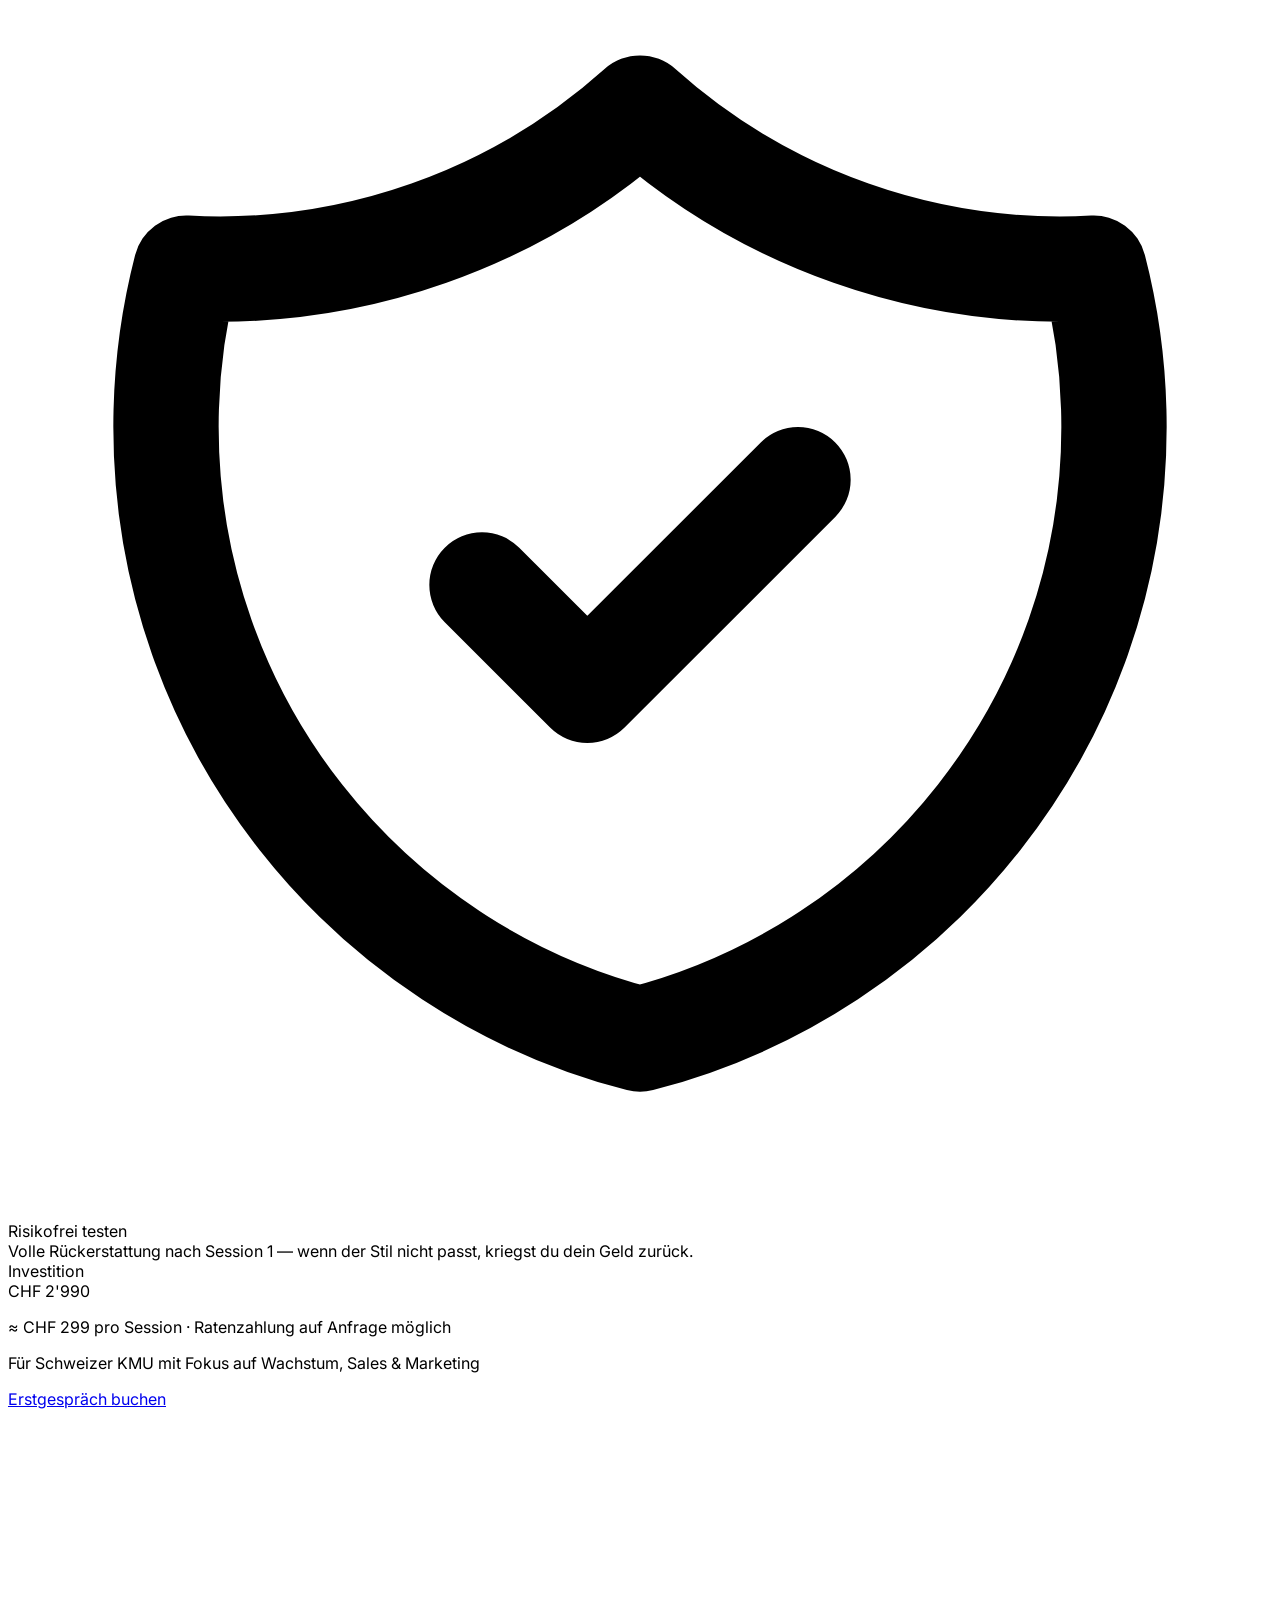
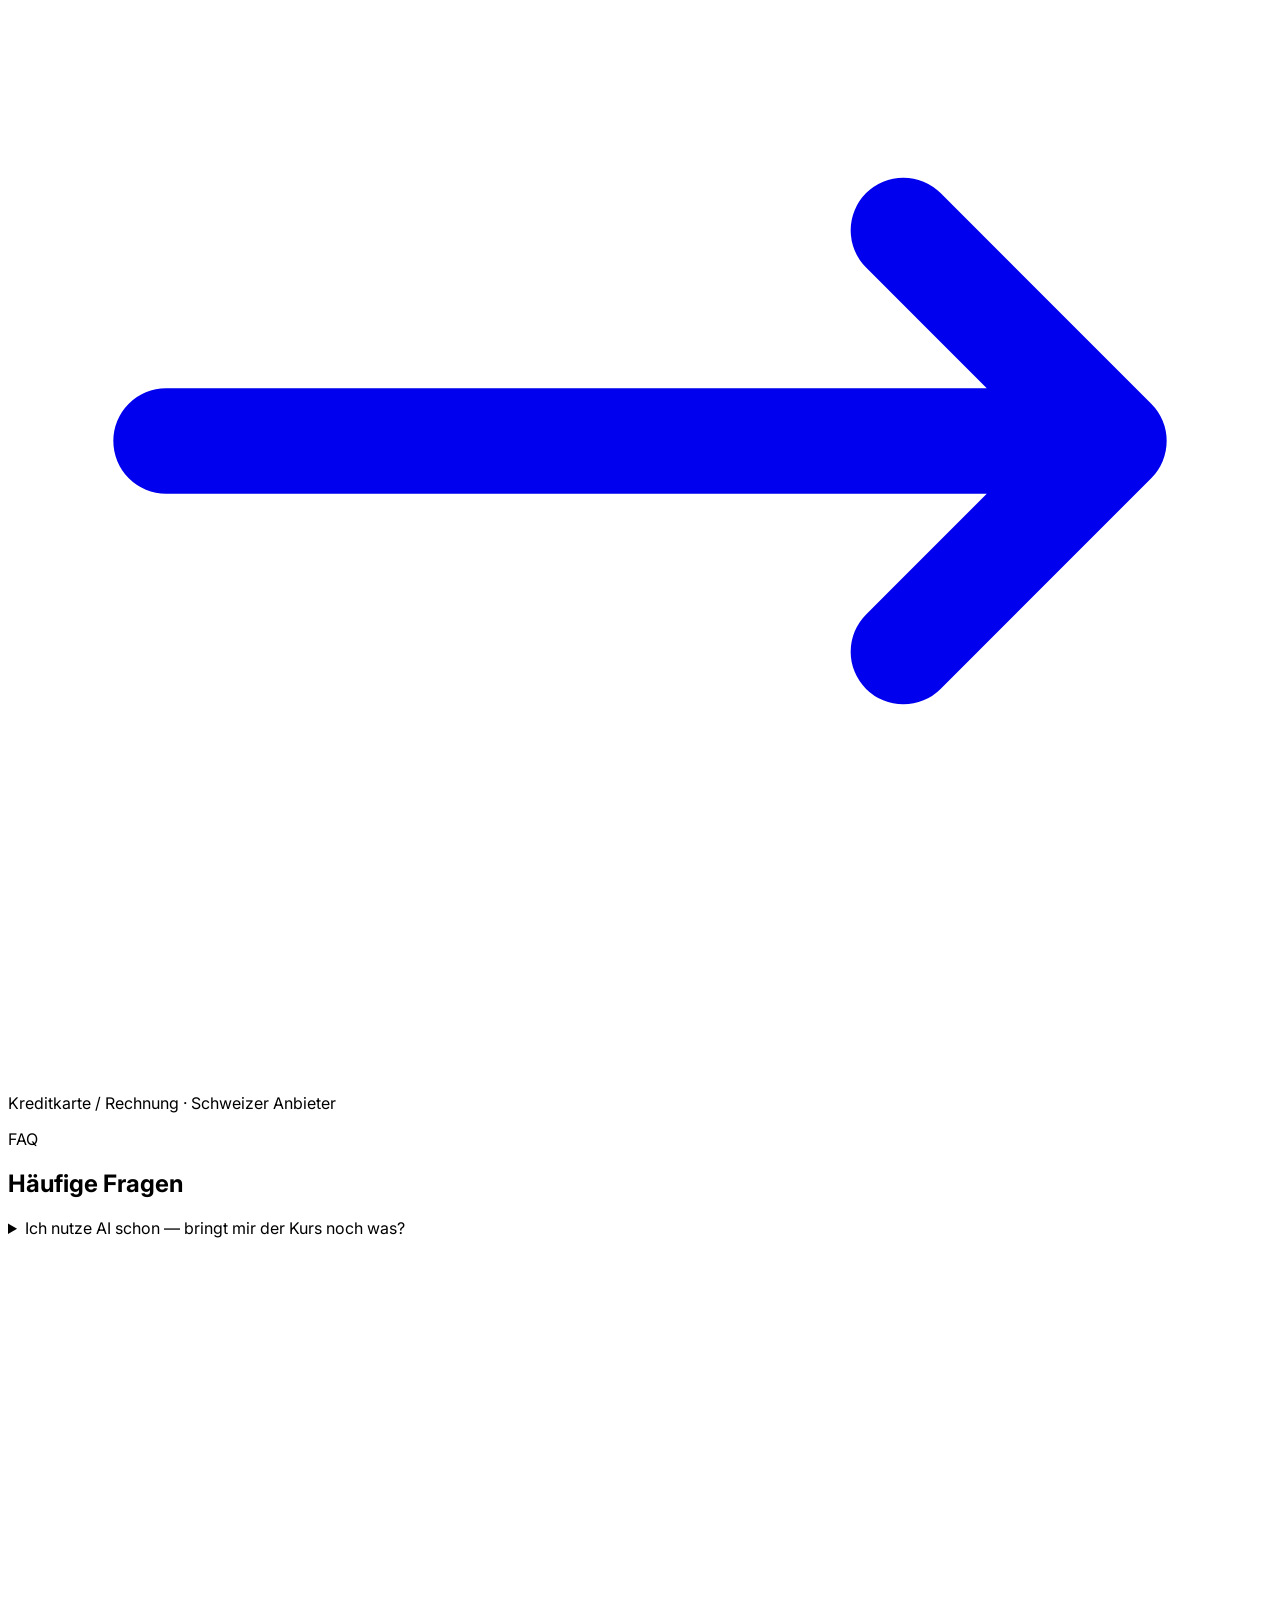
==== commit 801d2b2f: "Slide-Slider: 24 WebP-Bilder mit Swipe + Lightbox statt kaputtem Web Component (39 MB → 1 MB)" ====
--- a/public/index.html
+++ b/public/index.html
@@ -331,25 +331,129 @@
       <p class="mt-4 text-lg text-slate-600 dark:text-slate-400">21 Slides — alle Phasen, alle Lektionen, alle Ergebnisse. Pfeiltasten zum Durchblättern.</p>
     </div>
 
-    <!-- Iframe Embed: 4:3 auf Mobile (lesbarer), 16:9 ab Tablet -->
-    <div class="relative rounded-2xl overflow-hidden shadow-2xl shadow-brand-500/10 ring-1 ring-slate-200 dark:ring-slate-800 bg-slate-900 aspect-[4/3] sm:aspect-video min-h-[420px] sm:min-h-0">
-      <iframe
-        src="/slides"
-        title="AI-Businessbrain Kurs — Vollständige Präsentation"
-        class="absolute inset-0 w-full h-full"
-        loading="lazy"
-        allow="fullscreen"
-      ></iframe>
-    </div>
-
-    <!-- Vollbild-Button immer sichtbar -->
+    <!-- Slide-Slider mit Swipe + Snap -->
+    <div class="relative">
+      <!-- Slider Container -->
+      <div id="slide-slider" class="flex overflow-x-auto snap-x snap-mandatory scroll-smooth gap-4 pb-4 -mx-4 sm:mx-0 px-4 sm:px-0" style="scrollbar-width: none; -ms-overflow-style: none;">
+        <style>#slide-slider::-webkit-scrollbar { display: none; }</style>
+        <!-- 24 Slides -->
+        <div class="snap-center shrink-0 w-[85%] sm:w-full sm:max-w-3xl mx-auto"><img src="/slide-images/slide-01.webp" alt="Slide 1" loading="eager" data-slide-idx="0" class="slide-img w-full rounded-2xl shadow-2xl shadow-brand-500/10 ring-1 ring-slate-200 dark:ring-slate-800 cursor-zoom-in transition-transform hover:scale-[1.01]"></div>
+        <div class="snap-center shrink-0 w-[85%] sm:w-full sm:max-w-3xl mx-auto"><img src="/slide-images/slide-02.webp" alt="Slide 2" loading="lazy" data-slide-idx="1" class="slide-img w-full rounded-2xl shadow-2xl shadow-brand-500/10 ring-1 ring-slate-200 dark:ring-slate-800 cursor-zoom-in transition-transform hover:scale-[1.01]"></div>
+        <div class="snap-center shrink-0 w-[85%] sm:w-full sm:max-w-3xl mx-auto"><img src="/slide-images/slide-03.webp" alt="Slide 3" loading="lazy" data-slide-idx="2" class="slide-img w-full rounded-2xl shadow-2xl shadow-brand-500/10 ring-1 ring-slate-200 dark:ring-slate-800 cursor-zoom-in transition-transform hover:scale-[1.01]"></div>
+        <div class="snap-center shrink-0 w-[85%] sm:w-full sm:max-w-3xl mx-auto"><img src="/slide-images/slide-04.webp" alt="Slide 4" loading="lazy" data-slide-idx="3" class="slide-img w-full rounded-2xl shadow-2xl shadow-brand-500/10 ring-1 ring-slate-200 dark:ring-slate-800 cursor-zoom-in transition-transform hover:scale-[1.01]"></div>
+        <div class="snap-center shrink-0 w-[85%] sm:w-full sm:max-w-3xl mx-auto"><img src="/slide-images/slide-05.webp" alt="Slide 5" loading="lazy" data-slide-idx="4" class="slide-img w-full rounded-2xl shadow-2xl shadow-brand-500/10 ring-1 ring-slate-200 dark:ring-slate-800 cursor-zoom-in transition-transform hover:scale-[1.01]"></div>
+        <div class="snap-center shrink-0 w-[85%] sm:w-full sm:max-w-3xl mx-auto"><img src="/slide-images/slide-06.webp" alt="Slide 6" loading="lazy" data-slide-idx="5" class="slide-img w-full rounded-2xl shadow-2xl shadow-brand-500/10 ring-1 ring-slate-200 dark:ring-slate-800 cursor-zoom-in transition-transform hover:scale-[1.01]"></div>
+        <div class="snap-center shrink-0 w-[85%] sm:w-full sm:max-w-3xl mx-auto"><img src="/slide-images/slide-07.webp" alt="Slide 7" loading="lazy" data-slide-idx="6" class="slide-img w-full rounded-2xl shadow-2xl shadow-brand-500/10 ring-1 ring-slate-200 dark:ring-slate-800 cursor-zoom-in transition-transform hover:scale-[1.01]"></div>
+        <div class="snap-center shrink-0 w-[85%] sm:w-full sm:max-w-3xl mx-auto"><img src="/slide-images/slide-08.webp" alt="Slide 8" loading="lazy" data-slide-idx="7" class="slide-img w-full rounded-2xl shadow-2xl shadow-brand-500/10 ring-1 ring-slate-200 dark:ring-slate-800 cursor-zoom-in transition-transform hover:scale-[1.01]"></div>
+        <div class="snap-center shrink-0 w-[85%] sm:w-full sm:max-w-3xl mx-auto"><img src="/slide-images/slide-09.webp" alt="Slide 9" loading="lazy" data-slide-idx="8" class="slide-img w-full rounded-2xl shadow-2xl shadow-brand-500/10 ring-1 ring-slate-200 dark:ring-slate-800 cursor-zoom-in transition-transform hover:scale-[1.01]"></div>
+        <div class="snap-center shrink-0 w-[85%] sm:w-full sm:max-w-3xl mx-auto"><img src="/slide-images/slide-10.webp" alt="Slide 10" loading="lazy" data-slide-idx="9" class="slide-img w-full rounded-2xl shadow-2xl shadow-brand-500/10 ring-1 ring-slate-200 dark:ring-slate-800 cursor-zoom-in transition-transform hover:scale-[1.01]"></div>
+        <div class="snap-center shrink-0 w-[85%] sm:w-full sm:max-w-3xl mx-auto"><img src="/slide-images/slide-11.webp" alt="Slide 11" loading="lazy" data-slide-idx="10" class="slide-img w-full rounded-2xl shadow-2xl shadow-brand-500/10 ring-1 ring-slate-200 dark:ring-slate-800 cursor-zoom-in transition-transform hover:scale-[1.01]"></div>
+        <div class="snap-center shrink-0 w-[85%] sm:w-full sm:max-w-3xl mx-auto"><img src="/slide-images/slide-12.webp" alt="Slide 12" loading="lazy" data-slide-idx="11" class="slide-img w-full rounded-2xl shadow-2xl shadow-brand-500/10 ring-1 ring-slate-200 dark:ring-slate-800 cursor-zoom-in transition-transform hover:scale-[1.01]"></div>
+        <div class="snap-center shrink-0 w-[85%] sm:w-full sm:max-w-3xl mx-auto"><img src="/slide-images/slide-13.webp" alt="Slide 13" loading="lazy" data-slide-idx="12" class="slide-img w-full rounded-2xl shadow-2xl shadow-brand-500/10 ring-1 ring-slate-200 dark:ring-slate-800 cursor-zoom-in transition-transform hover:scale-[1.01]"></div>
+        <div class="snap-center shrink-0 w-[85%] sm:w-full sm:max-w-3xl mx-auto"><img src="/slide-images/slide-14.webp" alt="Slide 14" loading="lazy" data-slide-idx="13" class="slide-img w-full rounded-2xl shadow-2xl shadow-brand-500/10 ring-1 ring-slate-200 dark:ring-slate-800 cursor-zoom-in transition-transform hover:scale-[1.01]"></div>
+        <div class="snap-center shrink-0 w-[85%] sm:w-full sm:max-w-3xl mx-auto"><img src="/slide-images/slide-15.webp" alt="Slide 15" loading="lazy" data-slide-idx="14" class="slide-img w-full rounded-2xl shadow-2xl shadow-brand-500/10 ring-1 ring-slate-200 dark:ring-slate-800 cursor-zoom-in transition-transform hover:scale-[1.01]"></div>
+        <div class="snap-center shrink-0 w-[85%] sm:w-full sm:max-w-3xl mx-auto"><img src="/slide-images/slide-16.webp" alt="Slide 16" loading="lazy" data-slide-idx="15" class="slide-img w-full rounded-2xl shadow-2xl shadow-brand-500/10 ring-1 ring-slate-200 dark:ring-slate-800 cursor-zoom-in transition-transform hover:scale-[1.01]"></div>
+        <div class="snap-center shrink-0 w-[85%] sm:w-full sm:max-w-3xl mx-auto"><img src="/slide-images/slide-17.webp" alt="Slide 17" loading="lazy" data-slide-idx="16" class="slide-img w-full rounded-2xl shadow-2xl shadow-brand-500/10 ring-1 ring-slate-200 dark:ring-slate-800 cursor-zoom-in transition-transform hover:scale-[1.01]"></div>
+        <div class="snap-center shrink-0 w-[85%] sm:w-full sm:max-w-3xl mx-auto"><img src="/slide-images/slide-18.webp" alt="Slide 18" loading="lazy" data-slide-idx="17" class="slide-img w-full rounded-2xl shadow-2xl shadow-brand-500/10 ring-1 ring-slate-200 dark:ring-slate-800 cursor-zoom-in transition-transform hover:scale-[1.01]"></div>
+        <div class="snap-center shrink-0 w-[85%] sm:w-full sm:max-w-3xl mx-auto"><img src="/slide-images/slide-19.webp" alt="Slide 19" loading="lazy" data-slide-idx="18" class="slide-img w-full rounded-2xl shadow-2xl shadow-brand-500/10 ring-1 ring-slate-200 dark:ring-slate-800 cursor-zoom-in transition-transform hover:scale-[1.01]"></div>
+        <div class="snap-center shrink-0 w-[85%] sm:w-full sm:max-w-3xl mx-auto"><img src="/slide-images/slide-20.webp" alt="Slide 20" loading="lazy" data-slide-idx="19" class="slide-img w-full rounded-2xl shadow-2xl shadow-brand-500/10 ring-1 ring-slate-200 dark:ring-slate-800 cursor-zoom-in transition-transform hover:scale-[1.01]"></div>
+        <div class="snap-center shrink-0 w-[85%] sm:w-full sm:max-w-3xl mx-auto"><img src="/slide-images/slide-21.webp" alt="Slide 21" loading="lazy" data-slide-idx="20" class="slide-img w-full rounded-2xl shadow-2xl shadow-brand-500/10 ring-1 ring-slate-200 dark:ring-slate-800 cursor-zoom-in transition-transform hover:scale-[1.01]"></div>
+        <div class="snap-center shrink-0 w-[85%] sm:w-full sm:max-w-3xl mx-auto"><img src="/slide-images/slide-22.webp" alt="Slide 22" loading="lazy" data-slide-idx="21" class="slide-img w-full rounded-2xl shadow-2xl shadow-brand-500/10 ring-1 ring-slate-200 dark:ring-slate-800 cursor-zoom-in transition-transform hover:scale-[1.01]"></div>
+        <div class="snap-center shrink-0 w-[85%] sm:w-full sm:max-w-3xl mx-auto"><img src="/slide-images/slide-23.webp" alt="Slide 23" loading="lazy" data-slide-idx="22" class="slide-img w-full rounded-2xl shadow-2xl shadow-brand-500/10 ring-1 ring-slate-200 dark:ring-slate-800 cursor-zoom-in transition-transform hover:scale-[1.01]"></div>
+        <div class="snap-center shrink-0 w-[85%] sm:w-full sm:max-w-3xl mx-auto"><img src="/slide-images/slide-24.webp" alt="Slide 24" loading="lazy" data-slide-idx="23" class="slide-img w-full rounded-2xl shadow-2xl shadow-brand-500/10 ring-1 ring-slate-200 dark:ring-slate-800 cursor-zoom-in transition-transform hover:scale-[1.01]"></div>
+      </div>
+
+      <!-- Prev/Next Buttons (Desktop) -->
+      <button id="slide-prev" type="button" aria-label="Vorherige Slide" class="hidden sm:flex absolute left-2 top-1/2 -translate-y-1/2 w-12 h-12 rounded-full bg-white/95 dark:bg-slate-900/95 shadow-lg border border-slate-200 dark:border-slate-700 items-center justify-center hover:bg-white dark:hover:bg-slate-800 transition-colors btn-touch">
+        <svg class="w-5 h-5" fill="none" stroke="currentColor" viewBox="0 0 24 24"><path stroke-linecap="round" stroke-linejoin="round" stroke-width="2" d="M15 19l-7-7 7-7"/></svg>
+      </button>
+      <button id="slide-next" type="button" aria-label="Nächste Slide" class="hidden sm:flex absolute right-2 top-1/2 -translate-y-1/2 w-12 h-12 rounded-full bg-white/95 dark:bg-slate-900/95 shadow-lg border border-slate-200 dark:border-slate-700 items-center justify-center hover:bg-white dark:hover:bg-slate-800 transition-colors btn-touch">
+        <svg class="w-5 h-5" fill="none" stroke="currentColor" viewBox="0 0 24 24"><path stroke-linecap="round" stroke-linejoin="round" stroke-width="2" d="M9 5l7 7-7 7"/></svg>
+      </button>
+    </div>
+
+    <!-- Counter / Hinweise -->
     <div class="mt-4 flex flex-wrap items-center justify-center gap-3">
-      <a href="/slides" target="_blank" rel="noopener" class="inline-flex items-center gap-2 px-5 py-3 text-sm font-semibold text-white bg-brand-600 hover:bg-brand-700 rounded-lg btn-touch transition-colors">
-        <svg class="w-4 h-4" fill="none" stroke="currentColor" viewBox="0 0 24 24"><path stroke-linecap="round" stroke-linejoin="round" stroke-width="2" d="M4 8V4m0 0h4M4 4l5 5m11-1V4m0 0h-4m4 0l-5 5M4 16v4m0 0h4m-4 0l5-5m11 5l-5-5m5 5v-4m0 4h-4"/></svg>
-        Im Vollbild öffnen
-      </a>
-      <span class="hidden sm:inline text-xs text-slate-500 dark:text-slate-400">Im Vollbild Pfeiltasten ← → zum Durchblättern</span>
-    </div>
+      <span id="slide-counter" class="text-sm font-semibold text-slate-700 dark:text-slate-300">Slide <span id="slide-current">1</span> von 24</span>
+      <span class="hidden sm:inline text-xs text-slate-500 dark:text-slate-400">·</span>
+      <span class="text-xs text-slate-500 dark:text-slate-400">Klick auf Bild für Vollbild · Mobile: wischen</span>
+    </div>
+
+    <!-- Lightbox -->
+    <div id="lightbox" class="fixed inset-0 z-50 bg-black/90 backdrop-blur-sm hidden items-center justify-center p-4" role="dialog" aria-modal="true" aria-label="Slide-Vollbild">
+      <button id="lightbox-close" type="button" aria-label="Schliessen" class="absolute top-4 right-4 w-12 h-12 rounded-full bg-white/10 hover:bg-white/20 text-white flex items-center justify-center btn-touch transition-colors">
+        <svg class="w-6 h-6" fill="none" stroke="currentColor" viewBox="0 0 24 24"><path stroke-linecap="round" stroke-linejoin="round" stroke-width="2" d="M6 18L18 6M6 6l12 12"/></svg>
+      </button>
+      <button id="lightbox-prev" type="button" aria-label="Zurück" class="absolute left-4 top-1/2 -translate-y-1/2 w-12 h-12 rounded-full bg-white/10 hover:bg-white/20 text-white flex items-center justify-center btn-touch transition-colors">
+        <svg class="w-6 h-6" fill="none" stroke="currentColor" viewBox="0 0 24 24"><path stroke-linecap="round" stroke-linejoin="round" stroke-width="2" d="M15 19l-7-7 7-7"/></svg>
+      </button>
+      <button id="lightbox-next" type="button" aria-label="Weiter" class="absolute right-4 top-1/2 -translate-y-1/2 w-12 h-12 rounded-full bg-white/10 hover:bg-white/20 text-white flex items-center justify-center btn-touch transition-colors">
+        <svg class="w-6 h-6" fill="none" stroke="currentColor" viewBox="0 0 24 24"><path stroke-linecap="round" stroke-linejoin="round" stroke-width="2" d="M9 5l7 7-7 7"/></svg>
+      </button>
+      <img id="lightbox-img" src="" alt="" class="max-w-[95vw] max-h-[90vh] rounded-lg shadow-2xl">
+      <div class="absolute bottom-4 left-1/2 -translate-x-1/2 px-4 py-2 rounded-full bg-white/10 text-white text-sm font-medium"><span id="lightbox-counter">1 / 24</span></div>
+    </div>
+
+    <script>
+      (function() {
+        const slider = document.getElementById('slide-slider');
+        const prevBtn = document.getElementById('slide-prev');
+        const nextBtn = document.getElementById('slide-next');
+        const current = document.getElementById('slide-current');
+        const slides = slider.querySelectorAll('img');
+        const total = slides.length;
+
+        const getCurrentIdx = () => {
+          const sw = slider.clientWidth;
+          return Math.round(slider.scrollLeft / sw);
+        };
+        const scrollTo = (i) => {
+          const target = slides[Math.max(0, Math.min(total - 1, i))].parentElement;
+          target.scrollIntoView({ behavior: 'smooth', inline: 'center', block: 'nearest' });
+        };
+        prevBtn.addEventListener('click', () => scrollTo(getCurrentIdx() - 1));
+        nextBtn.addEventListener('click', () => scrollTo(getCurrentIdx() + 1));
+        slider.addEventListener('scroll', () => {
+          current.textContent = getCurrentIdx() + 1;
+        }, { passive: true });
+
+        // Lightbox
+        const lb = document.getElementById('lightbox');
+        const lbImg = document.getElementById('lightbox-img');
+        const lbCounter = document.getElementById('lightbox-counter');
+        const lbClose = document.getElementById('lightbox-close');
+        const lbPrev = document.getElementById('lightbox-prev');
+        const lbNext = document.getElementById('lightbox-next');
+        let lbIdx = 0;
+
+        const showLb = (i) => {
+          lbIdx = Math.max(0, Math.min(total - 1, i));
+          lbImg.src = slides[lbIdx].src;
+          lbImg.alt = slides[lbIdx].alt;
+          lbCounter.textContent = `${lbIdx + 1} / ${total}`;
+          lb.classList.remove('hidden');
+          lb.classList.add('flex');
+          document.body.style.overflow = 'hidden';
+        };
+        const hideLb = () => {
+          lb.classList.add('hidden');
+          lb.classList.remove('flex');
+          document.body.style.overflow = '';
+        };
+
+        slides.forEach((img, i) => img.addEventListener('click', () => showLb(i)));
+        lbClose.addEventListener('click', hideLb);
+        lb.addEventListener('click', (e) => { if (e.target === lb) hideLb(); });
+        lbPrev.addEventListener('click', () => showLb(lbIdx - 1));
+        lbNext.addEventListener('click', () => showLb(lbIdx + 1));
+        document.addEventListener('keydown', (e) => {
+          if (lb.classList.contains('hidden')) return;
+          if (e.key === 'Escape') hideLb();
+          else if (e.key === 'ArrowLeft') showLb(lbIdx - 1);
+          else if (e.key === 'ArrowRight') showLb(lbIdx + 1);
+        });
+      })();
+    </script>
 
     <!-- Download Buttons -->
     <div class="mt-8 grid grid-cols-1 sm:grid-cols-2 gap-3 sm:gap-4 max-w-2xl mx-auto">
